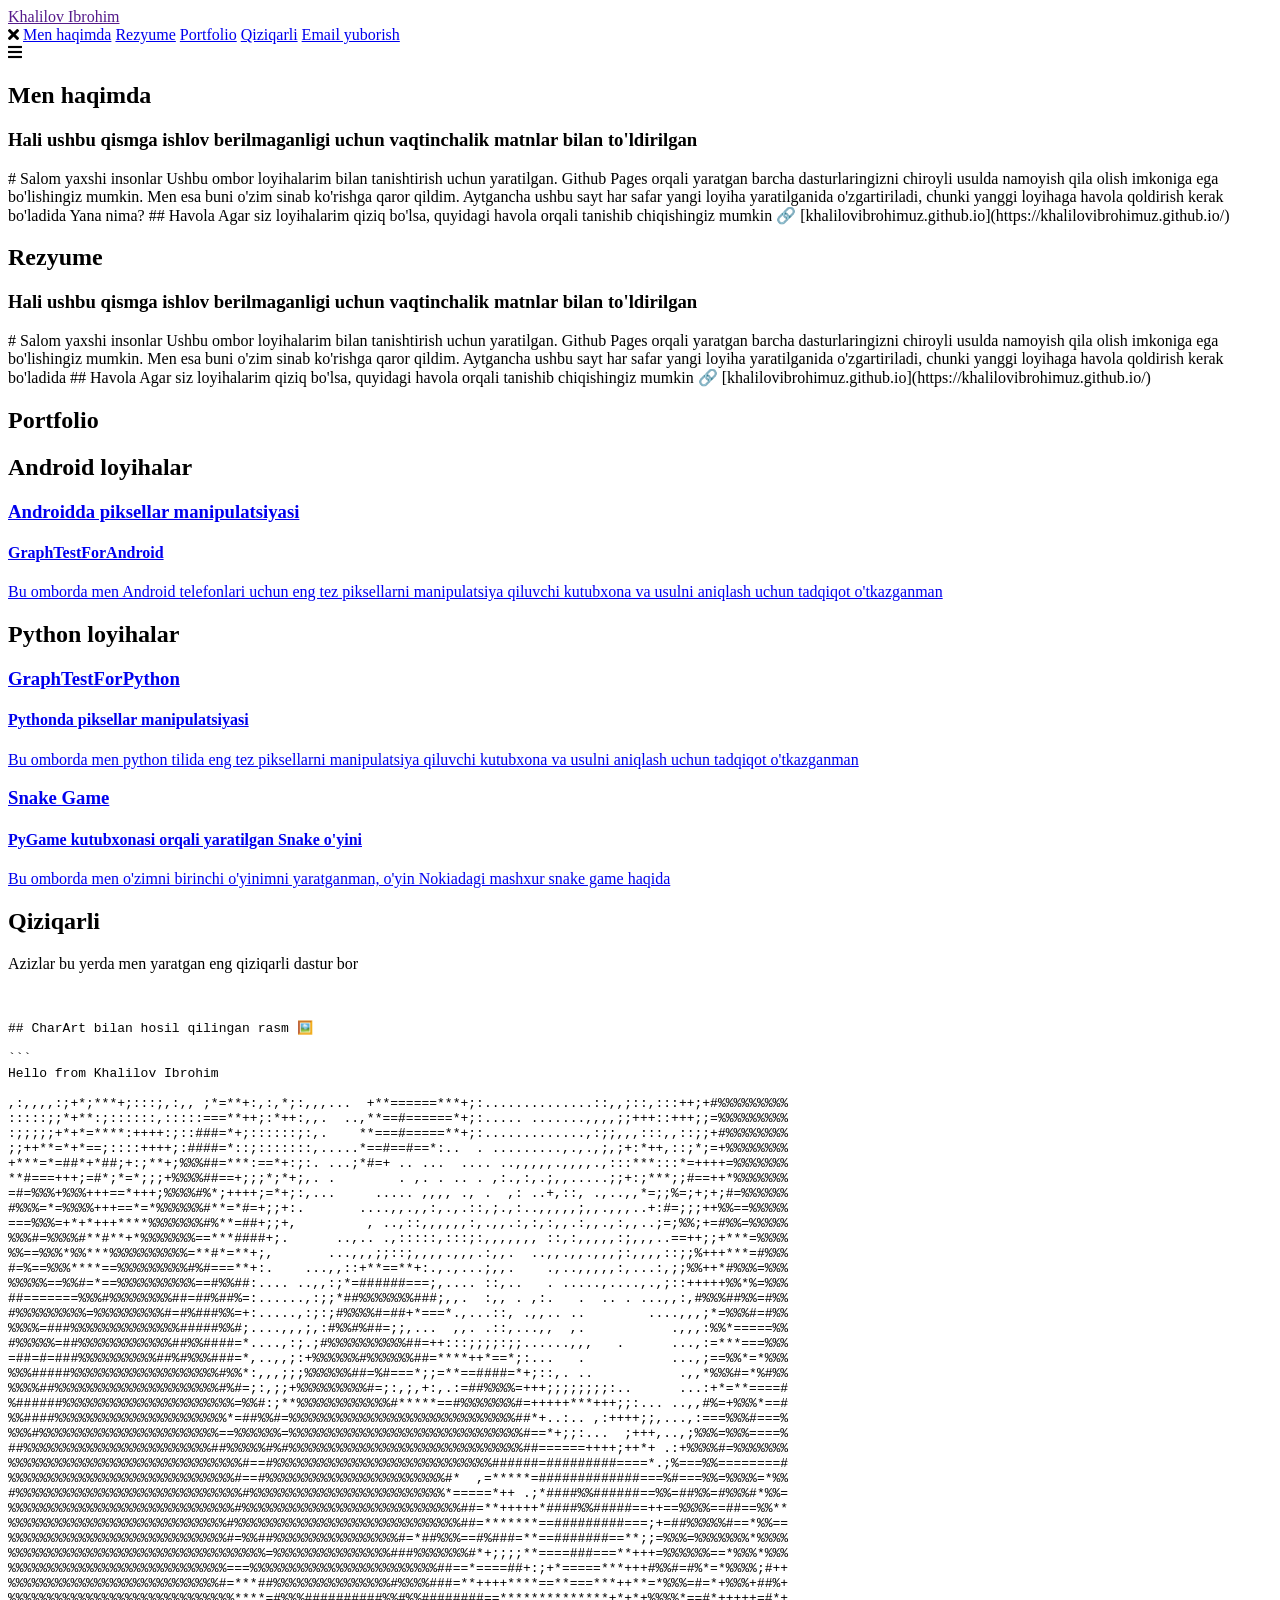
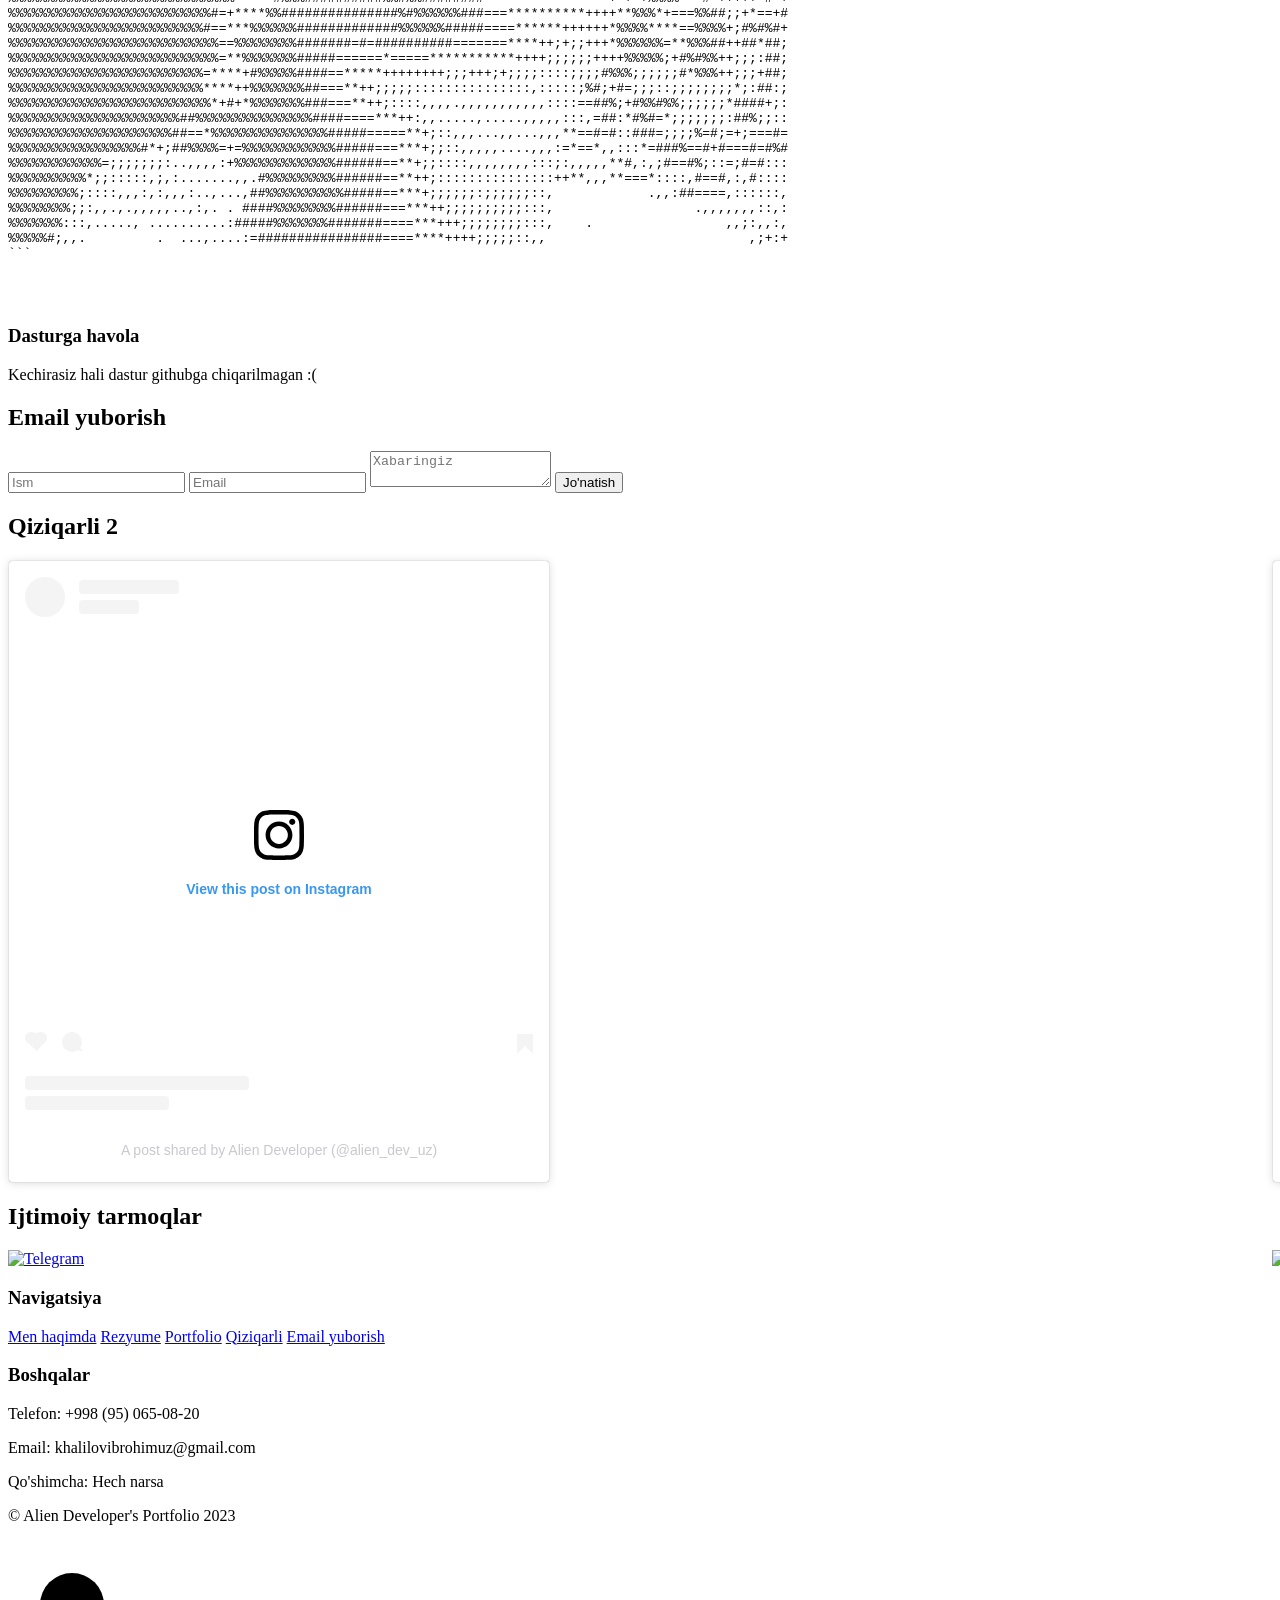
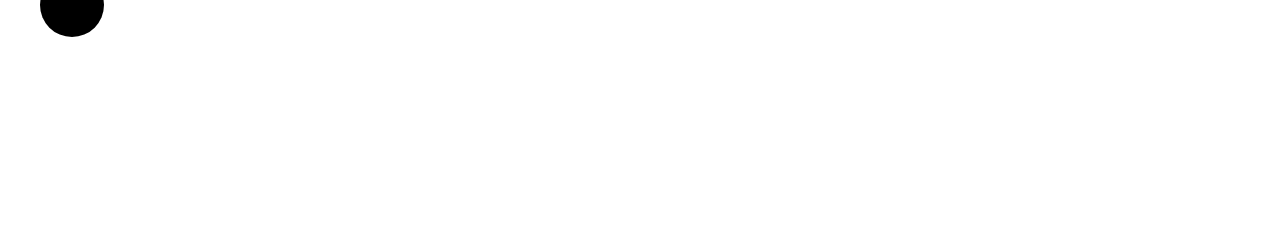
==== index.html @ 04725b2f "Create index.html" ====
<!DOCTYPE html>
<html lang="uz">

<head>

    <meta charset="UTF-8">
    <meta http-equiv="X-UA-Compatible" content="IE=edge">
    <meta name="viewport" content="width=device-width, initial-scale=1.0">

    <title>Alien Developer's Portfolio</title>

    <link rel="stylesheet" href="https://cdnjs.cloudflare.com/ajax/libs/font-awesome/5.15.4/css/all.min.css">
    <link rel="stylesheet" href="https://unpkg.com/swiper/swiper-bundle.min.css" />
    <link rel="stylesheet" href="source/style.css">
</head>

<body>

    <header class="header">

        <a href="" class="logo">Khalilov Ibrohim</a>

        <nav class="navbar">

            <div id="close-navbar" class="fas fa-times"></div>
            <a href="#about">Men haqimda</a>
            <a href="#resume">Rezyume</a>
            <a href="#portfolio">Portfolio</a>
            <a href="#interesting">Qiziqarli</a>
            <a href="#email">Email yuborish</a>
        </nav>

        <div class="icons">
            <div id="menu-btn" class="fas fa-bars"></div>
        </div>
    </header>





    <section id="about">
        <h1 class="heading">Men haqimda</h1>

        <h3> Hali ushbu qismga ishlov berilmaganligi uchun vaqtinchalik matnlar bilan to'ldirilgan</h3>
        <p># Salom yaxshi insonlar

            Ushbu ombor loyihalarim bilan tanishtirish uchun yaratilgan.
            Github Pages orqali yaratgan barcha dasturlaringizni chiroyli
            usulda namoyish qila olish imkoniga ega bo'lishingiz mumkin.
            Men esa buni o'zim sinab ko'rishga qaror qildim.
            Aytgancha ushbu sayt har safar yangi loyiha yaratilganida o'zgartiriladi,
            chunki yanggi loyihaga havola qoldirish kerak bo'ladida

            Yana nima?

            ## Havola

            Agar siz loyihalarim qiziq bo'lsa, quyidagi havola orqali tanishib chiqishingiz mumkin 🔗

            [khalilovibrohimuz.github.io](https://khalilovibrohimuz.github.io/)
        </p>
    </section>

    <section id="resume">
        <h1 class="heading">Rezyume</h1>

        <h3> Hali ushbu qismga ishlov berilmaganligi uchun vaqtinchalik matnlar bilan to'ldirilgan</h3>
        <p># Salom yaxshi insonlar

            Ushbu ombor loyihalarim bilan tanishtirish uchun yaratilgan.
            Github Pages orqali yaratgan barcha dasturlaringizni chiroyli
            usulda namoyish qila olish imkoniga ega bo'lishingiz mumkin.
            Men esa buni o'zim sinab ko'rishga qaror qildim.
            Aytgancha ushbu sayt har safar yangi loyiha yaratilganida o'zgartiriladi,
            chunki yanggi loyihaga havola qoldirish kerak bo'ladida

            ## Havola

            Agar siz loyihalarim qiziq bo'lsa, quyidagi havola orqali tanishib chiqishingiz mumkin 🔗

            [khalilovibrohimuz.github.io](https://khalilovibrohimuz.github.io/)
        </p>
    </section>

    <section id="portfolio">
        <h1 class="heading">Portfolio</h1>

        <h2>Android loyihalar</h2>

        <a href="https://github.com/khalilovibrohimuz/GraphTestForAndroid">
            <div class="project">
                <h3>Androidda piksellar manipulatsiyasi</h3>
                <h4>GraphTestForAndroid</h4>
                <p>Bu omborda men Android telefonlari uchun eng tez piksellarni manipulatsiya qiluvchi kutubxona va
                    usulni aniqlash uchun tadqiqot o'tkazganman</p>
            </div>
        </a>


        <h2>Python loyihalar</h2>

        <a href="https://github.com/khalilovibrohimuz/GraphTestForPython">
            <div class="project">
                <h3>GraphTestForPython</h3>
                <h4>Pythonda piksellar manipulatsiyasi</h4>
                <p>Bu omborda men python tilida eng tez piksellarni manipulatsiya qiluvchi kutubxona va usulni aniqlash
                    uchun tadqiqot o'tkazganman</p>
            </div>
        </a>

        <a href="https://github.com/khalilovibrohimuz/Snake">
            <div class="project">
                <h3>Snake Game</h3>
                <h4>PyGame kutubxonasi orqali yaratilgan Snake o'yini</h4>
                <p>Bu omborda men o'zimni birinchi o'yinimni yaratganman, o'yin Nokiadagi mashxur snake game haqida</p>
            </div>
        </a>
    </section>

    <section id="interesting">
        <h1 class="heading">Qiziqarli</h1>
        <p> Azizlar bu yerda men yaratgan eng qiziqarli dastur bor </p>
        <br>
        <div class="interesting-project">
            <pre class="brush:markdown">
## CharArt bilan hosil qilingan rasm 🖼️

```
Hello from Khalilov Ibrohim

,:,,,,:;+*;***+;:::;,:,, ;*=**+:,:,*;:,,,...  +**======***+;:..............::,,;::,:::++;+#%%%%%%%%%
:::::;;*+**:;::::::,:::::===**++;:*++:,,.  ..,**==#======*+;:..... .......,,,,;;+++::+++;;=%%%%%%%%%
:;;;;;+*+*=****:++++:;::###=*+;::::::;:,.    **===#=====**+;:.............,:;;,,,:::,,::;;+#%%%%%%%%
;;++**=*+*==;::::++++;:####=*::;:::::::,.....*==#==#==*:..  . .........,.,.,;,;+:*++,::;*;=+%%%%%%%%
+***=*=##*+*##;+:;**+;%%%##=***:==*+:;:. ...;*#=+ .. ...  .... ..,,,,,.,,,,.,:::***:::*=++++=%%%%%%%
**#===+++;=#*;*=*;;;+%%%%##==+;;;*;*+;,. .        . ,. . .. . ,:.,:,.;,,.....;;+:;***;;#==++*%%%%%%%
=#=%%%+%%%+++==*+++;%%%%#%*;++++;=*+;:,...     ..... ,,,, ., .  ,: ..+,::, .,..,,*=;;%=;+;+;#=%%%%%%
#%%%=*=%%%%+++==*=*%%%%%%#**=*#=+;;+:.       ....,,.,,:,.,.::,;.,:..,,,,,;,,.,,,..+:#=;;;++%%==%%%%%
===%%%=+*+*+++****%%%%%%%#%**=##+;;+,         , ..,::,,,,,,:,.,,.:,:,:,,.:,,.,:,,..;=;%%;+=#%%=%%%%%
%%%#=%%%%#**#**+*%%%%%%%==***####+;.      ..,.. .,:::::,:::;:,,,,,,, ::,:,,,,,:;,,,..==++;;+***=%%%%
%%==%%%*%%***%%%%%%%%%%=**#*=**+;,       ...,,,;;::;,,,,.,,,.:,,.  ..,,.,,.,,,;:,,,,::;;%+++***=#%%%
#=%==%%%****==%%%%%%%%%#%#===**+:.    ...,,::+**==**+:.,.,...;,,.    .,..,,,,,:,...:,;;%%++*#%%%=%%%
%%%%%==%%#=*==%%%%%%%%%%==#%%##:.... ..,,:;*=######===;,.... ::,..   . .....,....,.,;::+++++%%*%=%%%
##=======%%%#%%%%%%%%##=##%##%=:......,:;;*##%%%%%%%###;,,.  :,, . ,:.   .  .. . ...,,:,#%%%##%%=#%%
#%%%%%%%%%=%%%%%%%%%#=#%###%%=+:.....,:;:;#%%%%#=##+*===*.,...::, .,,.. ..        ....,,,;*=%%%#=#%%
%%%%=###%%%%%%%%%%%%%%#####%%#;....,,,;,:#%%#%##=;;,...  ,,. .::,...,,  ,.           .,,,:%%*=====%%
#%%%%%=##%%%%%%%%%%%%##%%####=*....,:;.;#%%%%%%%%%%##=++:::;;;;:;;......,,,   .      ...,:=***===%%%
=##=#=###%%%%%%%%%%##%#%%%###=*,..,,;:+%%%%%%#%%%%%%##=****++*==*;:...   .           ...,;==%%*=*%%%
%%%#####%%%%%%%%%%%%%%%%%%%#%%*:,,,;;;%%%%%%##=%#===*;;=**==####=*+;::,. ..           .,,*%%%#=*%#%%
%%%%##%%%%%%%%%%%%%%%%%%%%%#%#=;:,;;+%%%%%%%%%#=;:,;,+:,.:=##%%%%=+++;;;;;;;;:..      ...:+*=**====#
%######%%%%%%%%%%%%%%%%%%%%%%=%%#:;**%%%%%%%%%%%%#*****==#%%%%%%%#=+++++***+++;;:... ..,,#%=+%%%*==#
%%####%%%%%%%%%%%%%%%%%%%%%%*=##%%#=%%%%%%%%%%%%%%%%%%%%%%%%%%%%%##*+..:.. ,:++++;;,...,:===%%%#===%
%%%#%%%%%%%%%%%%%%%%%%%%%%%==%%%%%%=%%%%%%%%%%%%%%%%%%%%%%%%%%%%%%#==*+;;:...  ;+++,..,;%%%=%%%====%
##%%%%%%%%%%%%%%%%%%%%%%%%##%%%%%#%#%%%%%%%%%%%%%%%%%%%%%%%%%%%%%%##======++++;++*+ .:+%%%%#=%%%%%%%
%%%%%%%%%%%%%%%%%%%%%%%%%%%%%%#==#%%%%%%%%%%%%%%%%%%%%%%%%%%%%######=#########====*.;%===%%========#
%%%%%%%%%%%%%%%%%%%%%%%%%%%%%#==#%%%%%%%%%%%%%%%%%%%%%%%#*  ,=*****=#############===%#===%%=%%%%=*%%
#%%%%%%%%%%%%%%%%%%%%%%%%%%%%%#%%%%%%%%%%%%%%%%%%%%%%%%%*=====*++ .;*####%%######==%%=##%%=#%%%#*%%=
%%%%%%%%%%%%%%%%%%%%%%%%%%%%%#%%%%%%%%%%%%%%%%%%%%%%%%%%%%##=**+++++*####%%#####==++==%%%%==##==%%**
%%%%%%%%%%%%%%%%%%%%%%%%%%%%#%%%%%%%%%%%%%%%%%%%%%%%%%%%%%##=*******==#########===;+=##%%%%%#==*%%==
%%%%%%%%%%%%%%%%%%%%%%%%%%%%#=%%##%%%%%%%%%%%%%%%%#=*##%%%==#%###=**==#######==**;;=%%%=%%%%%%%*%%%%
%%%%%%%%%%%%%%%%%%%%%%%%%%%%%%%%%=%%%%%%%%%%%%%%%###%%%%%%%#*+;;;;**====###===**+++=%%%%%%==*%%%*%%%
%%%%%%%%%%%%%%%%%%%%%%%%%%%%===%%%%%%%%%%%%%%%%%%%%%%%%##==*====##+:;+*=====***+++#%%#=#%*=*%%%%;#++
%%%%%%%%%%%%%%%%%%%%%%%%%%%#=***##%%%%%%%%%%%%%%%#%%%%###=**++++****==**===***++**=*%%%=#=*+%%%+##%+
%%%%%%%%%%%%%%%%%%%%%%%%%%%%%****=#%%%##########%%#%%########==**************+*+*+%%%%*==#*+++++=#*+
%%%%%%%%%%%%%%%%%%%%%%%%%%#=+****%%###############%#%%%%%%###===**********++++**%%%*+===%%##;;+*==+#
%%%%%%%%%%%%%%%%%%%%%%%%%#==***%%%%%%#############%%%%%%#####====******++++++*%%%%****==%%%%+;#%#%#+
%%%%%%%%%%%%%%%%%%%%%%%%%%%==%%%%%%%%#######=#=##########=======****++;+;;+++*%%%%%%=**%%%##++##*##;
%%%%%%%%%%%%%%%%%%%%%%%%%%%=**%%%%%%%#####======*=====***********++++;;;;;;++++%%%%%;+#%#%%++;;;:##;
%%%%%%%%%%%%%%%%%%%%%%%%%=****+#%%%%%####==*****++++++++;;;+++;+;;;;::::;;;;#%%%;;;;;;#*%%%++;;;+##;
%%%%%%%%%%%%%%%%%%%%%%%%%****++%%%%%%%##===**++;;;;;:::::::::::::::,:::::;%#;+#=;;;::;;;;;;;;*;:##:;
%%%%%%%%%%%%%%%%%%%%%%%%%%*+#+*%%%%%%%###===**++;::::,,,,.,,,,,,,,,,,::::==##%;+#%%#%%;;;;;;*####+;:
%%%%%%%%%%%%%%%%%%%%%%##%%%%%%%%%%%%%%%####====***++:,,.....,.....,,,,,:::,=##:*#%#=*;;;;;;;:##%;;::
%%%%%%%%%%%%%%%%%%%%%##==*%%%%%%%%%%%%%%%#####=====**+;::,,,...,,...,,,**==#=#::###=;;;;%=#;=+;===#=
%%%%%%%%%%%%%%%%%#*+;##%%%%=+=%%%%%%%%%%%%#####===***+;;::,,,,,....,,,:=*==*,,:::*=###%==#+#===#=#%#
%%%%%%%%%%%%=;;;;;;;:..,,,,:+%%%%%%%%%%%%%######==**+;;::::,,,,,,,,:::;:,,,,,**#,:,;#==#%;::=;#=#:::
%%%%%%%%%%*;;:::::,;,:.......,,.#%%%%%%%%%######==**++;:::::::::::::::++**,,,**===*::::,#==#,:,#::::
%%%%%%%%%;::::,,,:,:,,,:..,...,##%%%%%%%%%%#####==***+;;;;;;:;;;;;;::,            .,,:##====,::::::,
%%%%%%%%;;:,,.,.,,,,,..,:,. . ####%%%%%%%%######===***++;;;;;;;;;;:::,                  .,,,,,,,::,:
%%%%%%%:::,....., ..........:#####%%%%%%%#######====***+++;;;;;;;;:::,    .                 ,,;:,,:,
%%%%%#;,,.         .  ...,....:=################====****++++;;;;;::,,                          ,;+:+
```
                </pre>

            <br>
            <h3> Dasturga havola </h3>
            <p> Kechirasiz hali dastur githubga chiqarilmagan :(</p>
        </div>
    </section>

    <section id="email">
        <h1 class="heading">Email yuborish</h1>
        <form id="contact-form">
            <input type="text" placeholder="Ism" required>
            <input type="email" placeholder="Email" required>
            <textarea placeholder="Xabaringiz" required></textarea>
            <button type="submit">Jo'natish</button>
        </form>
    </section>

    <section id="social">

        <h1 class="heading">Qiziqarli 2</h1>

        <div class="swiper-container">

            <div class="swiper-wrapper">

                <div class="swiper-slide">
                    <blockquote class="instagram-media" data-instgrm-captioned
                        data-instgrm-permalink="https://www.instagram.com/reel/CvpYLepoOzF/?utm_source=ig_embed&amp;utm_campaign=loading"
                        data-instgrm-version="14"
                        style=" background:#FFF; border:0; border-radius:3px; box-shadow:0 0 1px 0 rgba(0,0,0,0.5),0 1px 10px 0 rgba(0,0,0,0.15); margin: 1px; max-width:540px; min-width:326px; padding:0; width:99.375%; width:-webkit-calc(100% - 2px); width:calc(100% - 2px);">
                        <div style="padding:16px;"> <a
                                href="https://www.instagram.com/reel/CvpYLepoOzF/?utm_source=ig_embed&amp;utm_campaign=loading"
                                style=" background:#FFFFFF; line-height:0; padding:0 0; text-align:center; text-decoration:none; width:100%;"
                                target="_blank">
                                <div style=" display: flex; flex-direction: row; align-items: center;">
                                    <div
                                        style="background-color: #F4F4F4; border-radius: 50%; flex-grow: 0; height: 40px; margin-right: 14px; width: 40px;">
                                    </div>
                                    <div
                                        style="display: flex; flex-direction: column; flex-grow: 1; justify-content: center;">
                                        <div
                                            style=" background-color: #F4F4F4; border-radius: 4px; flex-grow: 0; height: 14px; margin-bottom: 6px; width: 100px;">
                                        </div>
                                        <div
                                            style=" background-color: #F4F4F4; border-radius: 4px; flex-grow: 0; height: 14px; width: 60px;">
                                        </div>
                                    </div>
                                </div>
                                <div style="padding: 19% 0;"></div>
                                <div style="display:block; height:50px; margin:0 auto 12px; width:50px;"><svg
                                        width="50px" height="50px" viewBox="0 0 60 60" version="1.1"
                                        xmlns="https://www.w3.org/2000/svg" xmlns:xlink="https://www.w3.org/1999/xlink">
                                        <g stroke="none" stroke-width="1" fill="none" fill-rule="evenodd">
                                            <g transform="translate(-511.000000, -20.000000)" fill="#000000">
                                                <g>
                                                    <path
                                                        d="M556.869,30.41 C554.814,30.41 553.148,32.076 553.148,34.131 C553.148,36.186 554.814,37.852 556.869,37.852 C558.924,37.852 560.59,36.186 560.59,34.131 C560.59,32.076 558.924,30.41 556.869,30.41 M541,60.657 C535.114,60.657 530.342,55.887 530.342,50 C530.342,44.114 535.114,39.342 541,39.342 C546.887,39.342 551.658,44.114 551.658,50 C551.658,55.887 546.887,60.657 541,60.657 M541,33.886 C532.1,33.886 524.886,41.1 524.886,50 C524.886,58.899 532.1,66.113 541,66.113 C549.9,66.113 557.115,58.899 557.115,50 C557.115,41.1 549.9,33.886 541,33.886 M565.378,62.101 C565.244,65.022 564.756,66.606 564.346,67.663 C563.803,69.06 563.154,70.057 562.106,71.106 C561.058,72.155 560.06,72.803 558.662,73.347 C557.607,73.757 556.021,74.244 553.102,74.378 C549.944,74.521 548.997,74.552 541,74.552 C533.003,74.552 532.056,74.521 528.898,74.378 C525.979,74.244 524.393,73.757 523.338,73.347 C521.94,72.803 520.942,72.155 519.894,71.106 C518.846,70.057 518.197,69.06 517.654,67.663 C517.244,66.606 516.755,65.022 516.623,62.101 C516.479,58.943 516.448,57.996 516.448,50 C516.448,42.003 516.479,41.056 516.623,37.899 C516.755,34.978 517.244,33.391 517.654,32.338 C518.197,30.938 518.846,29.942 519.894,28.894 C520.942,27.846 521.94,27.196 523.338,26.654 C524.393,26.244 525.979,25.756 528.898,25.623 C532.057,25.479 533.004,25.448 541,25.448 C548.997,25.448 549.943,25.479 553.102,25.623 C556.021,25.756 557.607,26.244 558.662,26.654 C560.06,27.196 561.058,27.846 562.106,28.894 C563.154,29.942 563.803,30.938 564.346,32.338 C564.756,33.391 565.244,34.978 565.378,37.899 C565.522,41.056 565.552,42.003 565.552,50 C565.552,57.996 565.522,58.943 565.378,62.101 M570.82,37.631 C570.674,34.438 570.167,32.258 569.425,30.349 C568.659,28.377 567.633,26.702 565.965,25.035 C564.297,23.368 562.623,22.342 560.652,21.575 C558.743,20.834 556.562,20.326 553.369,20.18 C550.169,20.033 549.148,20 541,20 C532.853,20 531.831,20.033 528.631,20.18 C525.438,20.326 523.257,20.834 521.349,21.575 C519.376,22.342 517.703,23.368 516.035,25.035 C514.368,26.702 513.342,28.377 512.574,30.349 C511.834,32.258 511.326,34.438 511.181,37.631 C511.035,40.831 511,41.851 511,50 C511,58.147 511.035,59.17 511.181,62.369 C511.326,65.562 511.834,67.743 512.574,69.651 C513.342,71.625 514.368,73.296 516.035,74.965 C517.703,76.634 519.376,77.658 521.349,78.425 C523.257,79.167 525.438,79.673 528.631,79.82 C531.831,79.965 532.853,80.001 541,80.001 C549.148,80.001 550.169,79.965 553.369,79.82 C556.562,79.673 558.743,79.167 560.652,78.425 C562.623,77.658 564.297,76.634 565.965,74.965 C567.633,73.296 568.659,71.625 569.425,69.651 C570.167,67.743 570.674,65.562 570.82,62.369 C570.966,59.17 571,58.147 571,50 C571,41.851 570.966,40.831 570.82,37.631">
                                                    </path>
                                                </g>
                                            </g>
                                        </g>
                                    </svg></div>
                                <div style="padding-top: 8px;">
                                    <div
                                        style=" color:#3897f0; font-family:Arial,sans-serif; font-size:14px; font-style:normal; font-weight:550; line-height:18px;">
                                        View this post on Instagram</div>
                                </div>
                                <div style="padding: 12.5% 0;"></div>
                                <div
                                    style="display: flex; flex-direction: row; margin-bottom: 14px; align-items: center;">
                                    <div>
                                        <div
                                            style="background-color: #F4F4F4; border-radius: 50%; height: 12.5px; width: 12.5px; transform: translateX(0px) translateY(7px);">
                                        </div>
                                        <div
                                            style="background-color: #F4F4F4; height: 12.5px; transform: rotate(-45deg) translateX(3px) translateY(1px); width: 12.5px; flex-grow: 0; margin-right: 14px; margin-left: 2px;">
                                        </div>
                                        <div
                                            style="background-color: #F4F4F4; border-radius: 50%; height: 12.5px; width: 12.5px; transform: translateX(9px) translateY(-18px);">
                                        </div>
                                    </div>
                                    <div style="margin-left: 8px;">
                                        <div
                                            style=" background-color: #F4F4F4; border-radius: 50%; flex-grow: 0; height: 20px; width: 20px;">
                                        </div>
                                        <div
                                            style=" width: 0; height: 0; border-top: 2px solid transparent; border-left: 6px solid #f4f4f4; border-bottom: 2px solid transparent; transform: translateX(16px) translateY(-4px) rotate(30deg)">
                                        </div>
                                    </div>
                                    <div style="margin-left: auto;">
                                        <div
                                            style=" width: 0px; border-top: 8px solid #F4F4F4; border-right: 8px solid transparent; transform: translateY(16px);">
                                        </div>
                                        <div
                                            style=" background-color: #F4F4F4; flex-grow: 0; height: 12px; width: 16px; transform: translateY(-4px);">
                                        </div>
                                        <div
                                            style=" width: 0; height: 0; border-top: 8px solid #F4F4F4; border-left: 8px solid transparent; transform: translateY(-4px) translateX(8px);">
                                        </div>
                                    </div>
                                </div>
                                <div
                                    style="display: flex; flex-direction: column; flex-grow: 1; justify-content: center; margin-bottom: 24px;">
                                    <div
                                        style=" background-color: #F4F4F4; border-radius: 4px; flex-grow: 0; height: 14px; margin-bottom: 6px; width: 224px;">
                                    </div>
                                    <div
                                        style=" background-color: #F4F4F4; border-radius: 4px; flex-grow: 0; height: 14px; width: 144px;">
                                    </div>
                                </div>
                            </a>
                            <p
                                style=" color:#c9c8cd; font-family:Arial,sans-serif; font-size:14px; line-height:17px; margin-bottom:0; margin-top:8px; overflow:hidden; padding:8px 0 7px; text-align:center; text-overflow:ellipsis; white-space:nowrap;">
                                <a href="https://www.instagram.com/reel/CvpYLepoOzF/?utm_source=ig_embed&amp;utm_campaign=loading"
                                    style=" color:#c9c8cd; font-family:Arial,sans-serif; font-size:14px; font-style:normal; font-weight:normal; line-height:17px; text-decoration:none;"
                                    target="_blank">A post shared by Alien Developer (@alien_dev_uz)</a></p>
                        </div>
                    </blockquote>
                    <script async src="//www.instagram.com/embed.js"></script>
                </div>

                <div class="swiper-slide">
                    <blockquote class="instagram-media" data-instgrm-captioned
                        data-instgrm-permalink="https://www.instagram.com/reel/CvsIcmtNFBY/?utm_source=ig_embed&amp;utm_campaign=loading"
                        data-instgrm-version="14"
                        style=" background:#FFF; border:0; border-radius:3px; box-shadow:0 0 1px 0 rgba(0,0,0,0.5),0 1px 10px 0 rgba(0,0,0,0.15); margin: 1px; max-width:540px; min-width:326px; padding:0; width:99.375%; width:-webkit-calc(100% - 2px); width:calc(100% - 2px);">
                        <div style="padding:16px;"> <a
                                href="https://www.instagram.com/reel/CvsIcmtNFBY/?utm_source=ig_embed&amp;utm_campaign=loading"
                                style=" background:#FFFFFF; line-height:0; padding:0 0; text-align:center; text-decoration:none; width:100%;"
                                target="_blank">
                                <div style=" display: flex; flex-direction: row; align-items: center;">
                                    <div
                                        style="background-color: #F4F4F4; border-radius: 50%; flex-grow: 0; height: 40px; margin-right: 14px; width: 40px;">
                                    </div>
                                    <div
                                        style="display: flex; flex-direction: column; flex-grow: 1; justify-content: center;">
                                        <div
                                            style=" background-color: #F4F4F4; border-radius: 4px; flex-grow: 0; height: 14px; margin-bottom: 6px; width: 100px;">
                                        </div>
                                        <div
                                            style=" background-color: #F4F4F4; border-radius: 4px; flex-grow: 0; height: 14px; width: 60px;">
                                        </div>
                                    </div>
                                </div>
                                <div style="padding: 19% 0;"></div>
                                <div style="display:block; height:50px; margin:0 auto 12px; width:50px;"><svg
                                        width="50px" height="50px" viewBox="0 0 60 60" version="1.1"
                                        xmlns="https://www.w3.org/2000/svg" xmlns:xlink="https://www.w3.org/1999/xlink">
                                        <g stroke="none" stroke-width="1" fill="none" fill-rule="evenodd">
                                            <g transform="translate(-511.000000, -20.000000)" fill="#000000">
                                                <g>
                                                    <path
                                                        d="M556.869,30.41 C554.814,30.41 553.148,32.076 553.148,34.131 C553.148,36.186 554.814,37.852 556.869,37.852 C558.924,37.852 560.59,36.186 560.59,34.131 C560.59,32.076 558.924,30.41 556.869,30.41 M541,60.657 C535.114,60.657 530.342,55.887 530.342,50 C530.342,44.114 535.114,39.342 541,39.342 C546.887,39.342 551.658,44.114 551.658,50 C551.658,55.887 546.887,60.657 541,60.657 M541,33.886 C532.1,33.886 524.886,41.1 524.886,50 C524.886,58.899 532.1,66.113 541,66.113 C549.9,66.113 557.115,58.899 557.115,50 C557.115,41.1 549.9,33.886 541,33.886 M565.378,62.101 C565.244,65.022 564.756,66.606 564.346,67.663 C563.803,69.06 563.154,70.057 562.106,71.106 C561.058,72.155 560.06,72.803 558.662,73.347 C557.607,73.757 556.021,74.244 553.102,74.378 C549.944,74.521 548.997,74.552 541,74.552 C533.003,74.552 532.056,74.521 528.898,74.378 C525.979,74.244 524.393,73.757 523.338,73.347 C521.94,72.803 520.942,72.155 519.894,71.106 C518.846,70.057 518.197,69.06 517.654,67.663 C517.244,66.606 516.755,65.022 516.623,62.101 C516.479,58.943 516.448,57.996 516.448,50 C516.448,42.003 516.479,41.056 516.623,37.899 C516.755,34.978 517.244,33.391 517.654,32.338 C518.197,30.938 518.846,29.942 519.894,28.894 C520.942,27.846 521.94,27.196 523.338,26.654 C524.393,26.244 525.979,25.756 528.898,25.623 C532.057,25.479 533.004,25.448 541,25.448 C548.997,25.448 549.943,25.479 553.102,25.623 C556.021,25.756 557.607,26.244 558.662,26.654 C560.06,27.196 561.058,27.846 562.106,28.894 C563.154,29.942 563.803,30.938 564.346,32.338 C564.756,33.391 565.244,34.978 565.378,37.899 C565.522,41.056 565.552,42.003 565.552,50 C565.552,57.996 565.522,58.943 565.378,62.101 M570.82,37.631 C570.674,34.438 570.167,32.258 569.425,30.349 C568.659,28.377 567.633,26.702 565.965,25.035 C564.297,23.368 562.623,22.342 560.652,21.575 C558.743,20.834 556.562,20.326 553.369,20.18 C550.169,20.033 549.148,20 541,20 C532.853,20 531.831,20.033 528.631,20.18 C525.438,20.326 523.257,20.834 521.349,21.575 C519.376,22.342 517.703,23.368 516.035,25.035 C514.368,26.702 513.342,28.377 512.574,30.349 C511.834,32.258 511.326,34.438 511.181,37.631 C511.035,40.831 511,41.851 511,50 C511,58.147 511.035,59.17 511.181,62.369 C511.326,65.562 511.834,67.743 512.574,69.651 C513.342,71.625 514.368,73.296 516.035,74.965 C517.703,76.634 519.376,77.658 521.349,78.425 C523.257,79.167 525.438,79.673 528.631,79.82 C531.831,79.965 532.853,80.001 541,80.001 C549.148,80.001 550.169,79.965 553.369,79.82 C556.562,79.673 558.743,79.167 560.652,78.425 C562.623,77.658 564.297,76.634 565.965,74.965 C567.633,73.296 568.659,71.625 569.425,69.651 C570.167,67.743 570.674,65.562 570.82,62.369 C570.966,59.17 571,58.147 571,50 C571,41.851 570.966,40.831 570.82,37.631">
                                                    </path>
                                                </g>
                                            </g>
                                        </g>
                                    </svg></div>
                                <div style="padding-top: 8px;">
                                    <div
                                        style=" color:#3897f0; font-family:Arial,sans-serif; font-size:14px; font-style:normal; font-weight:550; line-height:18px;">
                                        View this post on Instagram</div>
                                </div>
                                <div style="padding: 12.5% 0;"></div>
                                <div
                                    style="display: flex; flex-direction: row; margin-bottom: 14px; align-items: center;">
                                    <div>
                                        <div
                                            style="background-color: #F4F4F4; border-radius: 50%; height: 12.5px; width: 12.5px; transform: translateX(0px) translateY(7px);">
                                        </div>
                                        <div
                                            style="background-color: #F4F4F4; height: 12.5px; transform: rotate(-45deg) translateX(3px) translateY(1px); width: 12.5px; flex-grow: 0; margin-right: 14px; margin-left: 2px;">
                                        </div>
                                        <div
                                            style="background-color: #F4F4F4; border-radius: 50%; height: 12.5px; width: 12.5px; transform: translateX(9px) translateY(-18px);">
                                        </div>
                                    </div>
                                    <div style="margin-left: 8px;">
                                        <div
                                            style=" background-color: #F4F4F4; border-radius: 50%; flex-grow: 0; height: 20px; width: 20px;">
                                        </div>
                                        <div
                                            style=" width: 0; height: 0; border-top: 2px solid transparent; border-left: 6px solid #f4f4f4; border-bottom: 2px solid transparent; transform: translateX(16px) translateY(-4px) rotate(30deg)">
                                        </div>
                                    </div>
                                    <div style="margin-left: auto;">
                                        <div
                                            style=" width: 0px; border-top: 8px solid #F4F4F4; border-right: 8px solid transparent; transform: translateY(16px);">
                                        </div>
                                        <div
                                            style=" background-color: #F4F4F4; flex-grow: 0; height: 12px; width: 16px; transform: translateY(-4px);">
                                        </div>
                                        <div
                                            style=" width: 0; height: 0; border-top: 8px solid #F4F4F4; border-left: 8px solid transparent; transform: translateY(-4px) translateX(8px);">
                                        </div>
                                    </div>
                                </div>
                                <div
                                    style="display: flex; flex-direction: column; flex-grow: 1; justify-content: center; margin-bottom: 24px;">
                                    <div
                                        style=" background-color: #F4F4F4; border-radius: 4px; flex-grow: 0; height: 14px; margin-bottom: 6px; width: 224px;">
                                    </div>
                                    <div
                                        style=" background-color: #F4F4F4; border-radius: 4px; flex-grow: 0; height: 14px; width: 144px;">
                                    </div>
                                </div>
                            </a>
                            <p
                                style=" color:#c9c8cd; font-family:Arial,sans-serif; font-size:14px; line-height:17px; margin-bottom:0; margin-top:8px; overflow:hidden; padding:8px 0 7px; text-align:center; text-overflow:ellipsis; white-space:nowrap;">
                                <a href="https://www.instagram.com/reel/CvsIcmtNFBY/?utm_source=ig_embed&amp;utm_campaign=loading"
                                    style=" color:#c9c8cd; font-family:Arial,sans-serif; font-size:14px; font-style:normal; font-weight:normal; line-height:17px; text-decoration:none;"
                                    target="_blank">A post shared by Alien Developer (@alien_dev_uz)</a></p>
                        </div>
                    </blockquote>
                    <script async src="//www.instagram.com/embed.js"></script>
                </div>

                <div class="swiper-slide">
                    <blockquote class="instagram-media" data-instgrm-captioned
                        data-instgrm-permalink="https://www.instagram.com/reel/Cvxsw5Otpg6/?utm_source=ig_embed&amp;utm_campaign=loading"
                        data-instgrm-version="14"
                        style=" background:#FFF; border:0; border-radius:3px; box-shadow:0 0 1px 0 rgba(0,0,0,0.5),0 1px 10px 0 rgba(0,0,0,0.15); margin: 1px; max-width:540px; min-width:326px; padding:0; width:99.375%; width:-webkit-calc(100% - 2px); width:calc(100% - 2px);">
                        <div style="padding:16px;"> <a
                                href="https://www.instagram.com/reel/Cvxsw5Otpg6/?utm_source=ig_embed&amp;utm_campaign=loading"
                                style=" background:#FFFFFF; line-height:0; padding:0 0; text-align:center; text-decoration:none; width:100%;"
                                target="_blank">
                                <div style=" display: flex; flex-direction: row; align-items: center;">
                                    <div
                                        style="background-color: #F4F4F4; border-radius: 50%; flex-grow: 0; height: 40px; margin-right: 14px; width: 40px;">
                                    </div>
                                    <div
                                        style="display: flex; flex-direction: column; flex-grow: 1; justify-content: center;">
                                        <div
                                            style=" background-color: #F4F4F4; border-radius: 4px; flex-grow: 0; height: 14px; margin-bottom: 6px; width: 100px;">
                                        </div>
                                        <div
                                            style=" background-color: #F4F4F4; border-radius: 4px; flex-grow: 0; height: 14px; width: 60px;">
                                        </div>
                                    </div>
                                </div>
                                <div style="padding: 19% 0;"></div>
                                <div style="display:block; height:50px; margin:0 auto 12px; width:50px;"><svg
                                        width="50px" height="50px" viewBox="0 0 60 60" version="1.1"
                                        xmlns="https://www.w3.org/2000/svg" xmlns:xlink="https://www.w3.org/1999/xlink">
                                        <g stroke="none" stroke-width="1" fill="none" fill-rule="evenodd">
                                            <g transform="translate(-511.000000, -20.000000)" fill="#000000">
                                                <g>
                                                    <path
                                                        d="M556.869,30.41 C554.814,30.41 553.148,32.076 553.148,34.131 C553.148,36.186 554.814,37.852 556.869,37.852 C558.924,37.852 560.59,36.186 560.59,34.131 C560.59,32.076 558.924,30.41 556.869,30.41 M541,60.657 C535.114,60.657 530.342,55.887 530.342,50 C530.342,44.114 535.114,39.342 541,39.342 C546.887,39.342 551.658,44.114 551.658,50 C551.658,55.887 546.887,60.657 541,60.657 M541,33.886 C532.1,33.886 524.886,41.1 524.886,50 C524.886,58.899 532.1,66.113 541,66.113 C549.9,66.113 557.115,58.899 557.115,50 C557.115,41.1 549.9,33.886 541,33.886 M565.378,62.101 C565.244,65.022 564.756,66.606 564.346,67.663 C563.803,69.06 563.154,70.057 562.106,71.106 C561.058,72.155 560.06,72.803 558.662,73.347 C557.607,73.757 556.021,74.244 553.102,74.378 C549.944,74.521 548.997,74.552 541,74.552 C533.003,74.552 532.056,74.521 528.898,74.378 C525.979,74.244 524.393,73.757 523.338,73.347 C521.94,72.803 520.942,72.155 519.894,71.106 C518.846,70.057 518.197,69.06 517.654,67.663 C517.244,66.606 516.755,65.022 516.623,62.101 C516.479,58.943 516.448,57.996 516.448,50 C516.448,42.003 516.479,41.056 516.623,37.899 C516.755,34.978 517.244,33.391 517.654,32.338 C518.197,30.938 518.846,29.942 519.894,28.894 C520.942,27.846 521.94,27.196 523.338,26.654 C524.393,26.244 525.979,25.756 528.898,25.623 C532.057,25.479 533.004,25.448 541,25.448 C548.997,25.448 549.943,25.479 553.102,25.623 C556.021,25.756 557.607,26.244 558.662,26.654 C560.06,27.196 561.058,27.846 562.106,28.894 C563.154,29.942 563.803,30.938 564.346,32.338 C564.756,33.391 565.244,34.978 565.378,37.899 C565.522,41.056 565.552,42.003 565.552,50 C565.552,57.996 565.522,58.943 565.378,62.101 M570.82,37.631 C570.674,34.438 570.167,32.258 569.425,30.349 C568.659,28.377 567.633,26.702 565.965,25.035 C564.297,23.368 562.623,22.342 560.652,21.575 C558.743,20.834 556.562,20.326 553.369,20.18 C550.169,20.033 549.148,20 541,20 C532.853,20 531.831,20.033 528.631,20.18 C525.438,20.326 523.257,20.834 521.349,21.575 C519.376,22.342 517.703,23.368 516.035,25.035 C514.368,26.702 513.342,28.377 512.574,30.349 C511.834,32.258 511.326,34.438 511.181,37.631 C511.035,40.831 511,41.851 511,50 C511,58.147 511.035,59.17 511.181,62.369 C511.326,65.562 511.834,67.743 512.574,69.651 C513.342,71.625 514.368,73.296 516.035,74.965 C517.703,76.634 519.376,77.658 521.349,78.425 C523.257,79.167 525.438,79.673 528.631,79.82 C531.831,79.965 532.853,80.001 541,80.001 C549.148,80.001 550.169,79.965 553.369,79.82 C556.562,79.673 558.743,79.167 560.652,78.425 C562.623,77.658 564.297,76.634 565.965,74.965 C567.633,73.296 568.659,71.625 569.425,69.651 C570.167,67.743 570.674,65.562 570.82,62.369 C570.966,59.17 571,58.147 571,50 C571,41.851 570.966,40.831 570.82,37.631">
                                                    </path>
                                                </g>
                                            </g>
                                        </g>
                                    </svg></div>
                                <div style="padding-top: 8px;">
                                    <div
                                        style=" color:#3897f0; font-family:Arial,sans-serif; font-size:14px; font-style:normal; font-weight:550; line-height:18px;">
                                        View this post on Instagram</div>
                                </div>
                                <div style="padding: 12.5% 0;"></div>
                                <div
                                    style="display: flex; flex-direction: row; margin-bottom: 14px; align-items: center;">
                                    <div>
                                        <div
                                            style="background-color: #F4F4F4; border-radius: 50%; height: 12.5px; width: 12.5px; transform: translateX(0px) translateY(7px);">
                                        </div>
                                        <div
                                            style="background-color: #F4F4F4; height: 12.5px; transform: rotate(-45deg) translateX(3px) translateY(1px); width: 12.5px; flex-grow: 0; margin-right: 14px; margin-left: 2px;">
                                        </div>
                                        <div
                                            style="background-color: #F4F4F4; border-radius: 50%; height: 12.5px; width: 12.5px; transform: translateX(9px) translateY(-18px);">
                                        </div>
                                    </div>
                                    <div style="margin-left: 8px;">
                                        <div
                                            style=" background-color: #F4F4F4; border-radius: 50%; flex-grow: 0; height: 20px; width: 20px;">
                                        </div>
                                        <div
                                            style=" width: 0; height: 0; border-top: 2px solid transparent; border-left: 6px solid #f4f4f4; border-bottom: 2px solid transparent; transform: translateX(16px) translateY(-4px) rotate(30deg)">
                                        </div>
                                    </div>
                                    <div style="margin-left: auto;">
                                        <div
                                            style=" width: 0px; border-top: 8px solid #F4F4F4; border-right: 8px solid transparent; transform: translateY(16px);">
                                        </div>
                                        <div
                                            style=" background-color: #F4F4F4; flex-grow: 0; height: 12px; width: 16px; transform: translateY(-4px);">
                                        </div>
                                        <div
                                            style=" width: 0; height: 0; border-top: 8px solid #F4F4F4; border-left: 8px solid transparent; transform: translateY(-4px) translateX(8px);">
                                        </div>
                                    </div>
                                </div>
                                <div
                                    style="display: flex; flex-direction: column; flex-grow: 1; justify-content: center; margin-bottom: 24px;">
                                    <div
                                        style=" background-color: #F4F4F4; border-radius: 4px; flex-grow: 0; height: 14px; margin-bottom: 6px; width: 224px;">
                                    </div>
                                    <div
                                        style=" background-color: #F4F4F4; border-radius: 4px; flex-grow: 0; height: 14px; width: 144px;">
                                    </div>
                                </div>
                            </a>
                            <p
                                style=" color:#c9c8cd; font-family:Arial,sans-serif; font-size:14px; line-height:17px; margin-bottom:0; margin-top:8px; overflow:hidden; padding:8px 0 7px; text-align:center; text-overflow:ellipsis; white-space:nowrap;">
                                <a href="https://www.instagram.com/reel/Cvxsw5Otpg6/?utm_source=ig_embed&amp;utm_campaign=loading"
                                    style=" color:#c9c8cd; font-family:Arial,sans-serif; font-size:14px; font-style:normal; font-weight:normal; line-height:17px; text-decoration:none;"
                                    target="_blank">A post shared by Alien Developer (@alien_dev_uz)</a></p>
                        </div>
                    </blockquote>
                    <script async src="//www.instagram.com/embed.js"></script>
                </div>

                <div class="swiper-slide"></div>
            </div>
        </div>
    </section>


    <section id="social">

        <h1 class="heading">Ijtimoiy tarmoqlar</h1>

        <div class="swiper-container">

            <div class="swiper-wrapper">

                <div class="swiper-slide">
                    <div class="slide-card">
                        <a href="https://www.t.me/khalilov_ibrohim_uz/">
                            <img src="source/picture/telegram.svg" alt="Telegram">
                        </a>
                    </div>
                </div>

                <div class="swiper-slide">
                    <div class="slide-card">
                        <a href="https://www.instagram.com/khalilov_ibrohim_uz/">
                            <img src="source/picture/instagram.svg" alt="Instagram">
                        </a>
                    </div>
                </div>

                <div class="swiper-slide">
                    <div class="slide-card">
                        <a href="https://www.youtube.com/@alien_dev_uz/">
                            <img src="source/picture/youtube.svg" alt="YouTube">
                        </a>
                    </div>
                </div>

                <div class="swiper-slide">
                    <div class="slide-card">
                        <a href="https://www.linkedin.com/in/khalilovibrohimuz/">
                            <img src="source/picture/linkedin.svg" alt="LinkedIn">
                        </a>
                    </div>
                </div>


                <div class="swiper-slide">
                    <div class="slide-card">
                        <a href="https://www.github.com/khalilovibrohimuz/">
                            <img src="source/picture/github.svg" alt="GitHub">
                        </a>
                    </div>
                </div>

                <div class="swiper-slide"></div>
            </div>
        </div>
    </section>

    <section class="footer">

        <div class="box-container">

            <div class="box">
                <h3>Navigatsiya</h3>
                <a href="#about" class="link">Men haqimda</a>
                <a href="#resume" class="link">Rezyume</a>
                <a href="#portfolio" class="link">Portfolio</a>
                <a href="#interesting" class="link">Qiziqarli</a>
                <a href="#email" class="link">Email yuborish</a>
            </div>

            <div class="box">
                <h3>Boshqalar</h3>
                <p> Telefon: +998 (95) 065-08-20 </p>
                <p> Email: khalilovibrohimuz@gmail.com </p>
                <p> Qo'shimcha: Hech narsa </p>
            </div>
        </div>

        <div class="credit">
            <p>
                &copy; Alien Developer's Portfolio 2023
            </p>
        </div>
    </section>

    <svg class="cursor" width="280" height="280" viewBox="0 0 280 280">
        <defs>
            <filter id="filter-1" x="0%" y="0%" width="100%" height="100%" filterUnits="objectBoundingBox">
                <feTurbulence type="fractalNoise" baseFrequency="0.02 0.15" numOctaves="3" result="warp"></feTurbulence>
                <feDisplacementMap xChannelSelector="R" yChannelSelector="G" scale="0" in="SourceGraphic" in2="warp">
                </feDisplacementMap>
            </filter>
        </defs>
        <circle class="cursor__inner" cx="64" cy="64" r="32"></circle>
    </svg>

    <script src="https://unpkg.com/swiper/swiper-bundle.min.js"></script>
    <!-- <script src="test.js"></script> -->
    <script src="source/script.js"></script>
</body>

</html>
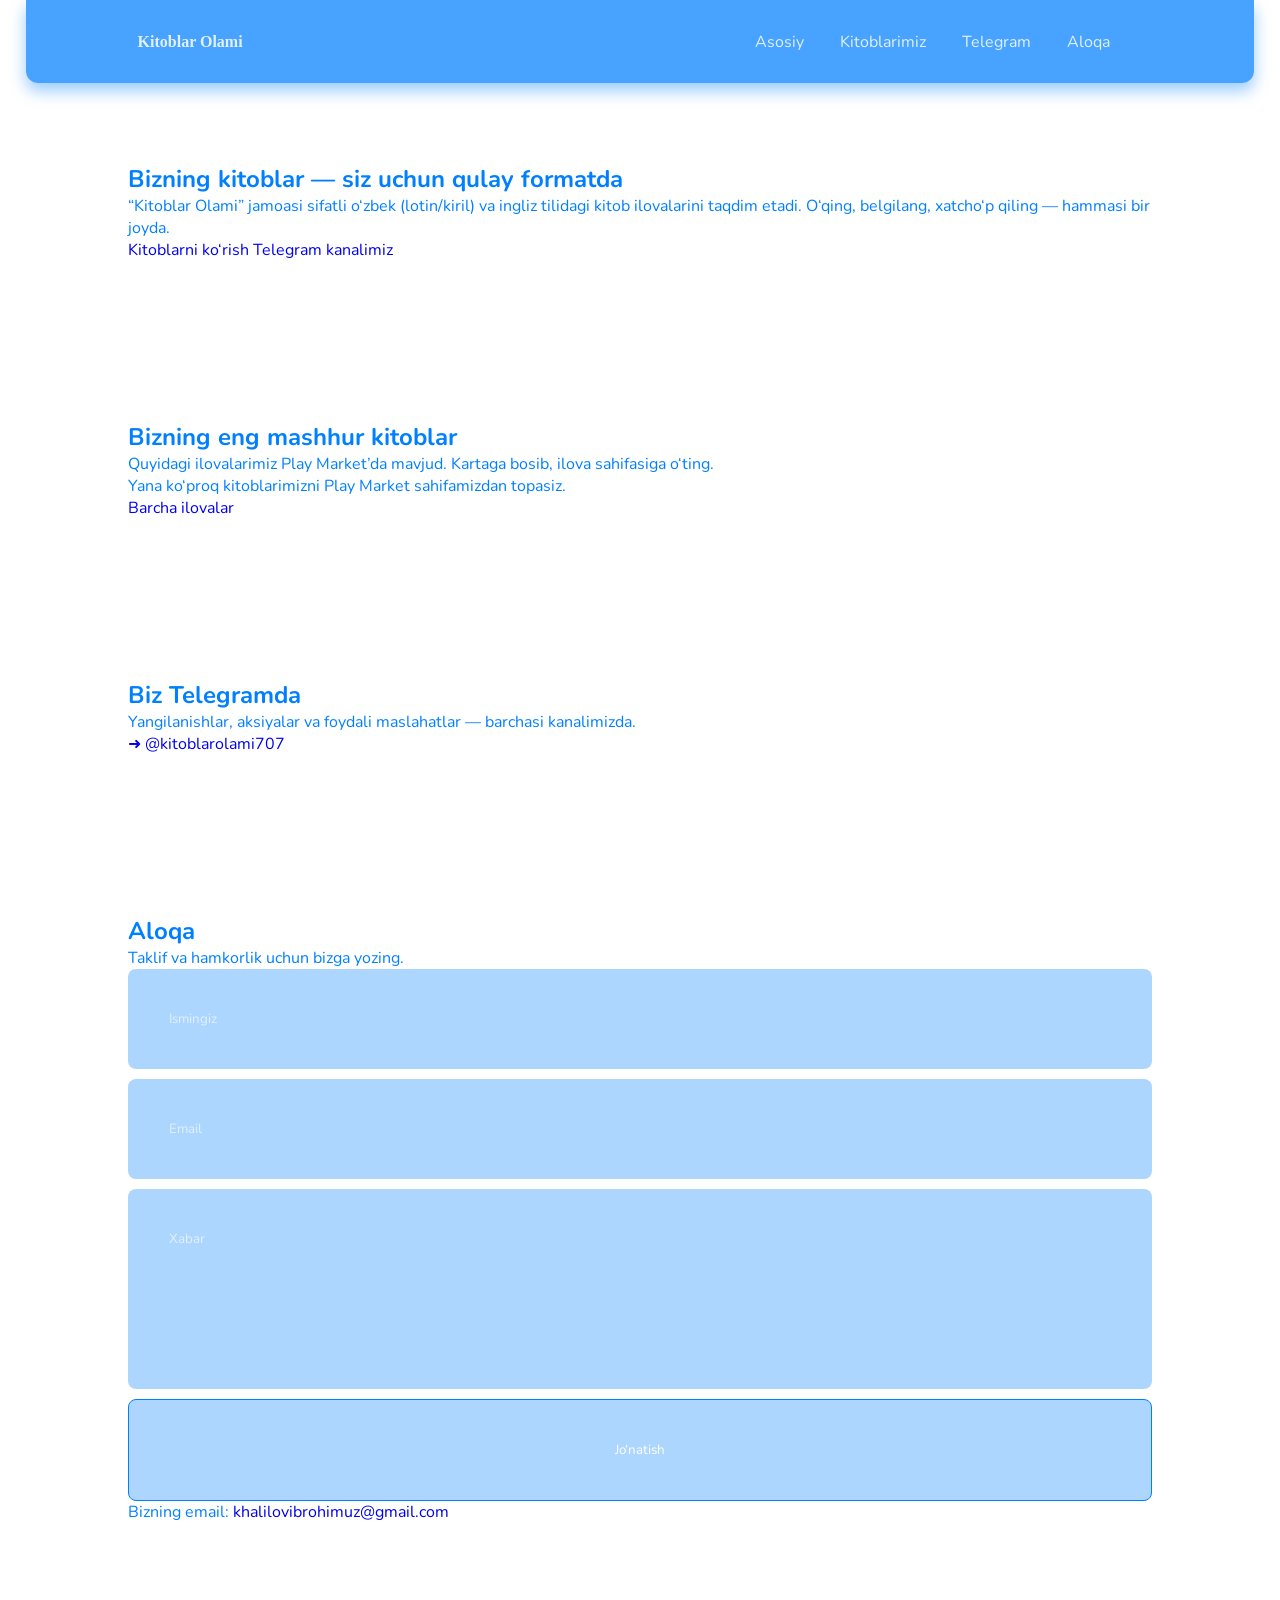
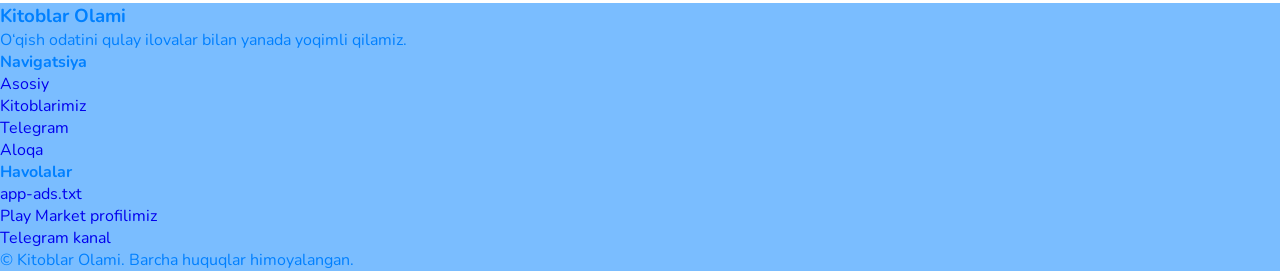
==== commit 3612f6ee: "Update index.html" ====
--- a/index.html
+++ b/index.html
@@ -1,601 +1,119 @@
 <!DOCTYPE html>
 <html lang="uz">
+<head>
+  <meta charset="UTF-8" />
+  <meta http-equiv="X-UA-Compatible" content="IE=edge" />
+  <meta name="viewport" content="width=device-width, initial-scale=1.0" />
 
-<head>
+  <title>Kitoblar Olami — Rasmiy sayt</title>
+  <meta name="description" content="Kitoblar Olami — bizning kitob ilovalarimiz, yangilanishlar va havolalar. O‘qing, o‘rganing va ilhomlaning.">
 
-    <meta charset="UTF-8">
-    <meta http-equiv="X-UA-Compatible" content="IE=edge">
-    <meta name="viewport" content="width=device-width, initial-scale=1.0">
+  <link rel="preconnect" href="https://fonts.googleapis.com">
+  <link rel="preconnect" href="https://fonts.gstatic.com" crossorigin>
+  <link href="https://fonts.googleapis.com/css2?family=Inter:wght@400;600;800&display=swap" rel="stylesheet">
 
-    <title>Alien Developer's Portfolio</title>
+  <link rel="stylesheet" href="source/style.css" />
+</head>
+<body>
+  <!-- Header -->
+  <header class="header">
+    <a class="logo" href="#home" aria-label="Kitoblar Olami — bosh sahifa">Kitoblar Olami</a>
 
-    <link rel="stylesheet" href="https://cdnjs.cloudflare.com/ajax/libs/font-awesome/5.15.4/css/all.min.css">
-    <link rel="stylesheet" href="https://unpkg.com/swiper/swiper-bundle.min.css" />
-    <link rel="stylesheet" href="source/style.css">
-</head>
+    <nav class="navbar" aria-label="Asosiy navigatsiya">
+      <button id="close-navbar" class="icon-btn" aria-label="Menyuni yopish">✕</button>
+      <a href="#home">Asosiy</a>
+      <a href="#books">Kitoblarimiz</a>
+      <a href="#telegram">Telegram</a>
+      <a href="#contact">Aloqa</a>
+    </nav>
 
-<body>
+    <button id="menu-btn" class="icon-btn" aria-label="Menyuni ochish">☰</button>
+  </header>
 
-    <header class="header">
+  <!-- Hero -->
+  <section id="home" class="hero">
+    <div class="hero__inner">
+      <h1>Bizning kitoblar — siz uchun qulay formatda</h1>
+      <p>“Kitoblar Olami” jamoasi sifatli o‘zbek (lotin/kiril) va ingliz tilidagi kitob ilovalarini taqdim etadi. O‘qing, belgilang, xatcho‘p qiling — hammasi bir joyda.</p>
+      <div class="hero__cta">
+        <a class="btn btn--primary" href="#books">Kitoblarni ko‘rish</a>
+        <a class="btn" href="#telegram">Telegram kanalimiz</a>
+      </div>
+    </div>
+  </section>
 
-        <a href="" class="logo">Khalilov Ibrohim</a>
+  <!-- Books -->
+  <section id="books" class="section">
+    <div class="section__head">
+      <h2>Bizning eng mashhur kitoblar</h2>
+      <p>Quyidagi ilovalarimiz Play Market’da mavjud. Kartaga bosib, ilova sahifasiga o‘ting.</p>
+    </div>
 
-        <nav class="navbar">
+    <!-- Grid JS bilan to‘ldiriladi -->
+    <div id="books-grid" class="grid"></div>
 
-            <div id="close-navbar" class="fas fa-times"></div>
-            <a href="#about">Men haqimda</a>
-            <a href="#resume">Rezyume</a>
-            <a href="#portfolio">Portfolio</a>
-            <a href="#interesting">Qiziqarli</a>
-            <a href="#email">Email yuborish</a>
-        </nav>
+    <div class="more-note">
+      <p>Yana ko‘proq kitoblarimizni Play Market sahifamizdan topasiz.</p>
+      <a class="btn" href="https://play.google.com/store/apps/dev?id=YOUR_DEVELOPER_ID" target="_blank" rel="noopener">Barcha ilovalar</a>
+    </div>
+  </section>
 
-        <div class="icons">
-            <div id="menu-btn" class="fas fa-bars"></div>
-        </div>
-    </header>
+  <!-- Telegram -->
+  <section id="telegram" class="section section--alt">
+    <div class="section__head">
+      <h2>Biz Telegramda</h2>
+      <p>Yangilanishlar, aksiyalar va foydali maslahatlar — barchasi kanalimizda.</p>
+    </div>
+    <div class="center">
+      <a class="btn btn--primary btn--lg" href="https://t.me/kitoblarolami707" target="_blank" rel="noopener">➜ @kitoblarolami707</a>
+    </div>
+  </section>
 
+  <!-- Contact -->
+  <section id="contact" class="section">
+    <div class="section__head">
+      <h2>Aloqa</h2>
+      <p>Taklif va hamkorlik uchun bizga yozing.</p>
+    </div>
 
+    <form id="contact-form" class="contact" action="mailto:khalilovibrohimuz@gmail.com" method="post" enctype="text/plain">
+      <input type="text" name="name" placeholder="Ismingiz" required />
+      <input type="email" name="email" placeholder="Email" required />
+      <textarea name="message" placeholder="Xabar" required></textarea>
+      <button type="submit" class="btn btn--primary">Jo‘natish</button>
+    </form>
 
+    <p class="contact__note">Bizning email: <a href="mailto:khalilovibrohimuz@gmail.com">khalilovibrohimuz@gmail.com</a></p>
+  </section>
 
+  <!-- Footer -->
+  <footer class="footer">
+    <div class="footer__grid">
+      <div>
+        <h3>Kitoblar Olami</h3>
+        <p>O‘qish odatini qulay ilovalar bilan yanada yoqimli qilamiz.</p>
+      </div>
+      <div>
+        <h4>Navigatsiya</h4>
+        <ul class="list">
+          <li><a href="#home">Asosiy</a></li>
+          <li><a href="#books">Kitoblarimiz</a></li>
+          <li><a href="#telegram">Telegram</a></li>
+          <li><a href="#contact">Aloqa</a></li>
+        </ul>
+      </div>
+      <div>
+        <h4>Havolalar</h4>
+        <ul class="list">
+          <li><a href="app-ads.txt" target="_blank" rel="noopener">app-ads.txt</a></li>
+          <li><a href="https://play.google.com/store/apps/dev?id=YOUR_DEVELOPER_ID" target="_blank" rel="noopener">Play Market profilimiz</a></li>
+          <li><a href="https://t.me/kitoblarolami707" target="_blank" rel="noopener">Telegram kanal</a></li>
+        </ul>
+      </div>
+    </div>
+    <p class="fineprint">© <span id="year"></span> Kitoblar Olami. Barcha huquqlar himoyalangan.</p>
+  </footer>
 
-    <section id="about">
-        <h1 class="heading">Men haqimda</h1>
-
-        <h3> Hali ushbu qismga ishlov berilmaganligi uchun vaqtinchalik matnlar bilan to'ldirilgan</h3>
-        <p># Salom yaxshi insonlar
-
-            Ushbu ombor loyihalarim bilan tanishtirish uchun yaratilgan.
-            Github Pages orqali yaratgan barcha dasturlaringizni chiroyli
-            usulda namoyish qila olish imkoniga ega bo'lishingiz mumkin.
-            Men esa buni o'zim sinab ko'rishga qaror qildim.
-            Aytgancha ushbu sayt har safar yangi loyiha yaratilganida o'zgartiriladi,
-            chunki yanggi loyihaga havola qoldirish kerak bo'ladida
-
-            Yana nima?
-
-            ## Havola
-
-            Agar siz loyihalarim qiziq bo'lsa, quyidagi havola orqali tanishib chiqishingiz mumkin 🔗
-
-            [khalilovibrohimuz.github.io](https://khalilovibrohimuz.github.io/)
-        </p>
-    </section>
-
-    <section id="resume">
-        <h1 class="heading">Rezyume</h1>
-
-        <h3> Hali ushbu qismga ishlov berilmaganligi uchun vaqtinchalik matnlar bilan to'ldirilgan</h3>
-        <p># Salom yaxshi insonlar
-
-            Ushbu ombor loyihalarim bilan tanishtirish uchun yaratilgan.
-            Github Pages orqali yaratgan barcha dasturlaringizni chiroyli
-            usulda namoyish qila olish imkoniga ega bo'lishingiz mumkin.
-            Men esa buni o'zim sinab ko'rishga qaror qildim.
-            Aytgancha ushbu sayt har safar yangi loyiha yaratilganida o'zgartiriladi,
-            chunki yanggi loyihaga havola qoldirish kerak bo'ladida
-
-            ## Havola
-
-            Agar siz loyihalarim qiziq bo'lsa, quyidagi havola orqali tanishib chiqishingiz mumkin 🔗
-
-            [khalilovibrohimuz.github.io](https://khalilovibrohimuz.github.io/)
-        </p>
-    </section>
-
-    <section id="portfolio">
-        <h1 class="heading">Portfolio</h1>
-
-        <h2>Android loyihalar</h2>
-
-        <a href="https://github.com/khalilovibrohimuz/GraphTestForAndroid">
-            <div class="project">
-                <h3>Androidda piksellar manipulatsiyasi</h3>
-                <h4>GraphTestForAndroid</h4>
-                <p>Bu omborda men Android telefonlari uchun eng tez piksellarni manipulatsiya qiluvchi kutubxona va
-                    usulni aniqlash uchun tadqiqot o'tkazganman</p>
-            </div>
-        </a>
-
-
-        <h2>Python loyihalar</h2>
-
-        <a href="https://github.com/khalilovibrohimuz/GraphTestForPython">
-            <div class="project">
-                <h3>GraphTestForPython</h3>
-                <h4>Pythonda piksellar manipulatsiyasi</h4>
-                <p>Bu omborda men python tilida eng tez piksellarni manipulatsiya qiluvchi kutubxona va usulni aniqlash
-                    uchun tadqiqot o'tkazganman</p>
-            </div>
-        </a>
-
-        <a href="https://github.com/khalilovibrohimuz/Snake">
-            <div class="project">
-                <h3>Snake Game</h3>
-                <h4>PyGame kutubxonasi orqali yaratilgan Snake o'yini</h4>
-                <p>Bu omborda men o'zimni birinchi o'yinimni yaratganman, o'yin Nokiadagi mashxur snake game haqida</p>
-            </div>
-        </a>
-    </section>
-
-    <section id="interesting">
-        <h1 class="heading">Qiziqarli</h1>
-        <p> Azizlar bu yerda men yaratgan eng qiziqarli dastur bor </p>
-        <br>
-        <div class="interesting-project">
-            <pre class="brush:markdown">
-## CharArt bilan hosil qilingan rasm 🖼️
-
-```
-Hello from Khalilov Ibrohim
-
-,:,,,,:;+*;***+;:::;,:,, ;*=**+:,:,*;:,,,...  +**======***+;:..............::,,;::,:::++;+#%%%%%%%%%
-:::::;;*+**:;::::::,:::::===**++;:*++:,,.  ..,**==#======*+;:..... .......,,,,;;+++::+++;;=%%%%%%%%%
-:;;;;;+*+*=****:++++:;::###=*+;::::::;:,.    **===#=====**+;:.............,:;;,,,:::,,::;;+#%%%%%%%%
-;;++**=*+*==;::::++++;:####=*::;:::::::,.....*==#==#==*:..  . .........,.,.,;,;+:*++,::;*;=+%%%%%%%%
-+***=*=##*+*##;+:;**+;%%%##=***:==*+:;:. ...;*#=+ .. ...  .... ..,,,,,.,,,,.,:::***:::*=++++=%%%%%%%
-**#===+++;=#*;*=*;;;+%%%%##==+;;;*;*+;,. .        . ,. . .. . ,:.,:,.;,,.....;;+:;***;;#==++*%%%%%%%
-=#=%%%+%%%+++==*+++;%%%%#%*;++++;=*+;:,...     ..... ,,,, ., .  ,: ..+,::, .,..,,*=;;%=;+;+;#=%%%%%%
-#%%%=*=%%%%+++==*=*%%%%%%#**=*#=+;;+:.       ....,,.,,:,.,.::,;.,:..,,,,,;,,.,,,..+:#=;;;++%%==%%%%%
-===%%%=+*+*+++****%%%%%%%#%**=##+;;+,         , ..,::,,,,,,:,.,,.:,:,:,,.:,,.,:,,..;=;%%;+=#%%=%%%%%
-%%%#=%%%%#**#**+*%%%%%%%==***####+;.      ..,.. .,:::::,:::;:,,,,,,, ::,:,,,,,:;,,,..==++;;+***=%%%%
-%%==%%%*%%***%%%%%%%%%%=**#*=**+;,       ...,,,;;::;,,,,.,,,.:,,.  ..,,.,,.,,,;:,,,,::;;%+++***=#%%%
-#=%==%%%****==%%%%%%%%%#%#===**+:.    ...,,::+**==**+:.,.,...;,,.    .,..,,,,,:,...:,;;%%++*#%%%=%%%
-%%%%%==%%#=*==%%%%%%%%%%==#%%##:.... ..,,:;*=######===;,.... ::,..   . .....,....,.,;::+++++%%*%=%%%
-##=======%%%#%%%%%%%%##=##%##%=:......,:;;*##%%%%%%%###;,,.  :,, . ,:.   .  .. . ...,,:,#%%%##%%=#%%
-#%%%%%%%%%=%%%%%%%%%#=#%###%%=+:.....,:;:;#%%%%#=##+*===*.,...::, .,,.. ..        ....,,,;*=%%%#=#%%
-%%%%=###%%%%%%%%%%%%%%#####%%#;....,,,;,:#%%#%##=;;,...  ,,. .::,...,,  ,.           .,,,:%%*=====%%
-#%%%%%=##%%%%%%%%%%%%##%%####=*....,:;.;#%%%%%%%%%%##=++:::;;;;:;;......,,,   .      ...,:=***===%%%
-=##=#=###%%%%%%%%%%##%#%%%###=*,..,,;:+%%%%%%#%%%%%%##=****++*==*;:...   .           ...,;==%%*=*%%%
-%%%#####%%%%%%%%%%%%%%%%%%%#%%*:,,,;;;%%%%%%##=%#===*;;=**==####=*+;::,. ..           .,,*%%%#=*%#%%
-%%%%##%%%%%%%%%%%%%%%%%%%%%#%#=;:,;;+%%%%%%%%%#=;:,;,+:,.:=##%%%%=+++;;;;;;;;:..      ...:+*=**====#
-%######%%%%%%%%%%%%%%%%%%%%%%=%%#:;**%%%%%%%%%%%%#*****==#%%%%%%%#=+++++***+++;;:... ..,,#%=+%%%*==#
-%%####%%%%%%%%%%%%%%%%%%%%%%*=##%%#=%%%%%%%%%%%%%%%%%%%%%%%%%%%%%##*+..:.. ,:++++;;,...,:===%%%#===%
-%%%#%%%%%%%%%%%%%%%%%%%%%%%==%%%%%%=%%%%%%%%%%%%%%%%%%%%%%%%%%%%%%#==*+;;:...  ;+++,..,;%%%=%%%====%
-##%%%%%%%%%%%%%%%%%%%%%%%%##%%%%%#%#%%%%%%%%%%%%%%%%%%%%%%%%%%%%%%##======++++;++*+ .:+%%%%#=%%%%%%%
-%%%%%%%%%%%%%%%%%%%%%%%%%%%%%%#==#%%%%%%%%%%%%%%%%%%%%%%%%%%%%######=#########====*.;%===%%========#
-%%%%%%%%%%%%%%%%%%%%%%%%%%%%%#==#%%%%%%%%%%%%%%%%%%%%%%%#*  ,=*****=#############===%#===%%=%%%%=*%%
-#%%%%%%%%%%%%%%%%%%%%%%%%%%%%%#%%%%%%%%%%%%%%%%%%%%%%%%%*=====*++ .;*####%%######==%%=##%%=#%%%#*%%=
-%%%%%%%%%%%%%%%%%%%%%%%%%%%%%#%%%%%%%%%%%%%%%%%%%%%%%%%%%%##=**+++++*####%%#####==++==%%%%==##==%%**
-%%%%%%%%%%%%%%%%%%%%%%%%%%%%#%%%%%%%%%%%%%%%%%%%%%%%%%%%%%##=*******==#########===;+=##%%%%%#==*%%==
-%%%%%%%%%%%%%%%%%%%%%%%%%%%%#=%%##%%%%%%%%%%%%%%%%#=*##%%%==#%###=**==#######==**;;=%%%=%%%%%%%*%%%%
-%%%%%%%%%%%%%%%%%%%%%%%%%%%%%%%%%=%%%%%%%%%%%%%%%###%%%%%%%#*+;;;;**====###===**+++=%%%%%%==*%%%*%%%
-%%%%%%%%%%%%%%%%%%%%%%%%%%%%===%%%%%%%%%%%%%%%%%%%%%%%%##==*====##+:;+*=====***+++#%%#=#%*=*%%%%;#++
-%%%%%%%%%%%%%%%%%%%%%%%%%%%#=***##%%%%%%%%%%%%%%%#%%%%###=**++++****==**===***++**=*%%%=#=*+%%%+##%+
-%%%%%%%%%%%%%%%%%%%%%%%%%%%%%****=#%%%##########%%#%%########==**************+*+*+%%%%*==#*+++++=#*+
-%%%%%%%%%%%%%%%%%%%%%%%%%%#=+****%%###############%#%%%%%%###===**********++++**%%%*+===%%##;;+*==+#
-%%%%%%%%%%%%%%%%%%%%%%%%%#==***%%%%%%#############%%%%%%#####====******++++++*%%%%****==%%%%+;#%#%#+
-%%%%%%%%%%%%%%%%%%%%%%%%%%%==%%%%%%%%#######=#=##########=======****++;+;;+++*%%%%%%=**%%%##++##*##;
-%%%%%%%%%%%%%%%%%%%%%%%%%%%=**%%%%%%%#####======*=====***********++++;;;;;;++++%%%%%;+#%#%%++;;;:##;
-%%%%%%%%%%%%%%%%%%%%%%%%%=****+#%%%%%####==*****++++++++;;;+++;+;;;;::::;;;;#%%%;;;;;;#*%%%++;;;+##;
-%%%%%%%%%%%%%%%%%%%%%%%%%****++%%%%%%%##===**++;;;;;:::::::::::::::,:::::;%#;+#=;;;::;;;;;;;;*;:##:;
-%%%%%%%%%%%%%%%%%%%%%%%%%%*+#+*%%%%%%%###===**++;::::,,,,.,,,,,,,,,,,::::==##%;+#%%#%%;;;;;;*####+;:
-%%%%%%%%%%%%%%%%%%%%%%##%%%%%%%%%%%%%%%####====***++:,,.....,.....,,,,,:::,=##:*#%#=*;;;;;;;:##%;;::
-%%%%%%%%%%%%%%%%%%%%%##==*%%%%%%%%%%%%%%%#####=====**+;::,,,...,,...,,,**==#=#::###=;;;;%=#;=+;===#=
-%%%%%%%%%%%%%%%%%#*+;##%%%%=+=%%%%%%%%%%%%#####===***+;;::,,,,,....,,,:=*==*,,:::*=###%==#+#===#=#%#
-%%%%%%%%%%%%=;;;;;;;:..,,,,:+%%%%%%%%%%%%%######==**+;;::::,,,,,,,,:::;:,,,,,**#,:,;#==#%;::=;#=#:::
-%%%%%%%%%%*;;:::::,;,:.......,,.#%%%%%%%%%######==**++;:::::::::::::::++**,,,**===*::::,#==#,:,#::::
-%%%%%%%%%;::::,,,:,:,,,:..,...,##%%%%%%%%%%#####==***+;;;;;;:;;;;;;::,            .,,:##====,::::::,
-%%%%%%%%;;:,,.,.,,,,,..,:,. . ####%%%%%%%%######===***++;;;;;;;;;;:::,                  .,,,,,,,::,:
-%%%%%%%:::,....., ..........:#####%%%%%%%#######====***+++;;;;;;;;:::,    .                 ,,;:,,:,
-%%%%%#;,,.         .  ...,....:=################====****++++;;;;;::,,                          ,;+:+
-```
-                </pre>
-
-            <br>
-            <h3> Dasturga havola </h3>
-            <p> Kechirasiz hali dastur githubga chiqarilmagan :(</p>
-        </div>
-    </section>
-
-    <section id="email">
-        <h1 class="heading">Email yuborish</h1>
-        <form id="contact-form">
-            <input type="text" placeholder="Ism" required>
-            <input type="email" placeholder="Email" required>
-            <textarea placeholder="Xabaringiz" required></textarea>
-            <button type="submit">Jo'natish</button>
-        </form>
-    </section>
-
-    <section id="social">
-
-        <h1 class="heading">Qiziqarli 2</h1>
-
-        <div class="swiper-container">
-
-            <div class="swiper-wrapper">
-
-                <div class="swiper-slide">
-                    <blockquote class="instagram-media" data-instgrm-captioned
-                        data-instgrm-permalink="https://www.instagram.com/reel/CvpYLepoOzF/?utm_source=ig_embed&amp;utm_campaign=loading"
-                        data-instgrm-version="14"
-                        style=" background:#FFF; border:0; border-radius:3px; box-shadow:0 0 1px 0 rgba(0,0,0,0.5),0 1px 10px 0 rgba(0,0,0,0.15); margin: 1px; max-width:540px; min-width:326px; padding:0; width:99.375%; width:-webkit-calc(100% - 2px); width:calc(100% - 2px);">
-                        <div style="padding:16px;"> <a
-                                href="https://www.instagram.com/reel/CvpYLepoOzF/?utm_source=ig_embed&amp;utm_campaign=loading"
-                                style=" background:#FFFFFF; line-height:0; padding:0 0; text-align:center; text-decoration:none; width:100%;"
-                                target="_blank">
-                                <div style=" display: flex; flex-direction: row; align-items: center;">
-                                    <div
-                                        style="background-color: #F4F4F4; border-radius: 50%; flex-grow: 0; height: 40px; margin-right: 14px; width: 40px;">
-                                    </div>
-                                    <div
-                                        style="display: flex; flex-direction: column; flex-grow: 1; justify-content: center;">
-                                        <div
-                                            style=" background-color: #F4F4F4; border-radius: 4px; flex-grow: 0; height: 14px; margin-bottom: 6px; width: 100px;">
-                                        </div>
-                                        <div
-                                            style=" background-color: #F4F4F4; border-radius: 4px; flex-grow: 0; height: 14px; width: 60px;">
-                                        </div>
-                                    </div>
-                                </div>
-                                <div style="padding: 19% 0;"></div>
-                                <div style="display:block; height:50px; margin:0 auto 12px; width:50px;"><svg
-                                        width="50px" height="50px" viewBox="0 0 60 60" version="1.1"
-                                        xmlns="https://www.w3.org/2000/svg" xmlns:xlink="https://www.w3.org/1999/xlink">
-                                        <g stroke="none" stroke-width="1" fill="none" fill-rule="evenodd">
-                                            <g transform="translate(-511.000000, -20.000000)" fill="#000000">
-                                                <g>
-                                                    <path
-                                                        d="M556.869,30.41 C554.814,30.41 553.148,32.076 553.148,34.131 C553.148,36.186 554.814,37.852 556.869,37.852 C558.924,37.852 560.59,36.186 560.59,34.131 C560.59,32.076 558.924,30.41 556.869,30.41 M541,60.657 C535.114,60.657 530.342,55.887 530.342,50 C530.342,44.114 535.114,39.342 541,39.342 C546.887,39.342 551.658,44.114 551.658,50 C551.658,55.887 546.887,60.657 541,60.657 M541,33.886 C532.1,33.886 524.886,41.1 524.886,50 C524.886,58.899 532.1,66.113 541,66.113 C549.9,66.113 557.115,58.899 557.115,50 C557.115,41.1 549.9,33.886 541,33.886 M565.378,62.101 C565.244,65.022 564.756,66.606 564.346,67.663 C563.803,69.06 563.154,70.057 562.106,71.106 C561.058,72.155 560.06,72.803 558.662,73.347 C557.607,73.757 556.021,74.244 553.102,74.378 C549.944,74.521 548.997,74.552 541,74.552 C533.003,74.552 532.056,74.521 528.898,74.378 C525.979,74.244 524.393,73.757 523.338,73.347 C521.94,72.803 520.942,72.155 519.894,71.106 C518.846,70.057 518.197,69.06 517.654,67.663 C517.244,66.606 516.755,65.022 516.623,62.101 C516.479,58.943 516.448,57.996 516.448,50 C516.448,42.003 516.479,41.056 516.623,37.899 C516.755,34.978 517.244,33.391 517.654,32.338 C518.197,30.938 518.846,29.942 519.894,28.894 C520.942,27.846 521.94,27.196 523.338,26.654 C524.393,26.244 525.979,25.756 528.898,25.623 C532.057,25.479 533.004,25.448 541,25.448 C548.997,25.448 549.943,25.479 553.102,25.623 C556.021,25.756 557.607,26.244 558.662,26.654 C560.06,27.196 561.058,27.846 562.106,28.894 C563.154,29.942 563.803,30.938 564.346,32.338 C564.756,33.391 565.244,34.978 565.378,37.899 C565.522,41.056 565.552,42.003 565.552,50 C565.552,57.996 565.522,58.943 565.378,62.101 M570.82,37.631 C570.674,34.438 570.167,32.258 569.425,30.349 C568.659,28.377 567.633,26.702 565.965,25.035 C564.297,23.368 562.623,22.342 560.652,21.575 C558.743,20.834 556.562,20.326 553.369,20.18 C550.169,20.033 549.148,20 541,20 C532.853,20 531.831,20.033 528.631,20.18 C525.438,20.326 523.257,20.834 521.349,21.575 C519.376,22.342 517.703,23.368 516.035,25.035 C514.368,26.702 513.342,28.377 512.574,30.349 C511.834,32.258 511.326,34.438 511.181,37.631 C511.035,40.831 511,41.851 511,50 C511,58.147 511.035,59.17 511.181,62.369 C511.326,65.562 511.834,67.743 512.574,69.651 C513.342,71.625 514.368,73.296 516.035,74.965 C517.703,76.634 519.376,77.658 521.349,78.425 C523.257,79.167 525.438,79.673 528.631,79.82 C531.831,79.965 532.853,80.001 541,80.001 C549.148,80.001 550.169,79.965 553.369,79.82 C556.562,79.673 558.743,79.167 560.652,78.425 C562.623,77.658 564.297,76.634 565.965,74.965 C567.633,73.296 568.659,71.625 569.425,69.651 C570.167,67.743 570.674,65.562 570.82,62.369 C570.966,59.17 571,58.147 571,50 C571,41.851 570.966,40.831 570.82,37.631">
-                                                    </path>
-                                                </g>
-                                            </g>
-                                        </g>
-                                    </svg></div>
-                                <div style="padding-top: 8px;">
-                                    <div
-                                        style=" color:#3897f0; font-family:Arial,sans-serif; font-size:14px; font-style:normal; font-weight:550; line-height:18px;">
-                                        View this post on Instagram</div>
-                                </div>
-                                <div style="padding: 12.5% 0;"></div>
-                                <div
-                                    style="display: flex; flex-direction: row; margin-bottom: 14px; align-items: center;">
-                                    <div>
-                                        <div
-                                            style="background-color: #F4F4F4; border-radius: 50%; height: 12.5px; width: 12.5px; transform: translateX(0px) translateY(7px);">
-                                        </div>
-                                        <div
-                                            style="background-color: #F4F4F4; height: 12.5px; transform: rotate(-45deg) translateX(3px) translateY(1px); width: 12.5px; flex-grow: 0; margin-right: 14px; margin-left: 2px;">
-                                        </div>
-                                        <div
-                                            style="background-color: #F4F4F4; border-radius: 50%; height: 12.5px; width: 12.5px; transform: translateX(9px) translateY(-18px);">
-                                        </div>
-                                    </div>
-                                    <div style="margin-left: 8px;">
-                                        <div
-                                            style=" background-color: #F4F4F4; border-radius: 50%; flex-grow: 0; height: 20px; width: 20px;">
-                                        </div>
-                                        <div
-                                            style=" width: 0; height: 0; border-top: 2px solid transparent; border-left: 6px solid #f4f4f4; border-bottom: 2px solid transparent; transform: translateX(16px) translateY(-4px) rotate(30deg)">
-                                        </div>
-                                    </div>
-                                    <div style="margin-left: auto;">
-                                        <div
-                                            style=" width: 0px; border-top: 8px solid #F4F4F4; border-right: 8px solid transparent; transform: translateY(16px);">
-                                        </div>
-                                        <div
-                                            style=" background-color: #F4F4F4; flex-grow: 0; height: 12px; width: 16px; transform: translateY(-4px);">
-                                        </div>
-                                        <div
-                                            style=" width: 0; height: 0; border-top: 8px solid #F4F4F4; border-left: 8px solid transparent; transform: translateY(-4px) translateX(8px);">
-                                        </div>
-                                    </div>
-                                </div>
-                                <div
-                                    style="display: flex; flex-direction: column; flex-grow: 1; justify-content: center; margin-bottom: 24px;">
-                                    <div
-                                        style=" background-color: #F4F4F4; border-radius: 4px; flex-grow: 0; height: 14px; margin-bottom: 6px; width: 224px;">
-                                    </div>
-                                    <div
-                                        style=" background-color: #F4F4F4; border-radius: 4px; flex-grow: 0; height: 14px; width: 144px;">
-                                    </div>
-                                </div>
-                            </a>
-                            <p
-                                style=" color:#c9c8cd; font-family:Arial,sans-serif; font-size:14px; line-height:17px; margin-bottom:0; margin-top:8px; overflow:hidden; padding:8px 0 7px; text-align:center; text-overflow:ellipsis; white-space:nowrap;">
-                                <a href="https://www.instagram.com/reel/CvpYLepoOzF/?utm_source=ig_embed&amp;utm_campaign=loading"
-                                    style=" color:#c9c8cd; font-family:Arial,sans-serif; font-size:14px; font-style:normal; font-weight:normal; line-height:17px; text-decoration:none;"
-                                    target="_blank">A post shared by Alien Developer (@alien_dev_uz)</a></p>
-                        </div>
-                    </blockquote>
-                    <script async src="//www.instagram.com/embed.js"></script>
-                </div>
-
-                <div class="swiper-slide">
-                    <blockquote class="instagram-media" data-instgrm-captioned
-                        data-instgrm-permalink="https://www.instagram.com/reel/CvsIcmtNFBY/?utm_source=ig_embed&amp;utm_campaign=loading"
-                        data-instgrm-version="14"
-                        style=" background:#FFF; border:0; border-radius:3px; box-shadow:0 0 1px 0 rgba(0,0,0,0.5),0 1px 10px 0 rgba(0,0,0,0.15); margin: 1px; max-width:540px; min-width:326px; padding:0; width:99.375%; width:-webkit-calc(100% - 2px); width:calc(100% - 2px);">
-                        <div style="padding:16px;"> <a
-                                href="https://www.instagram.com/reel/CvsIcmtNFBY/?utm_source=ig_embed&amp;utm_campaign=loading"
-                                style=" background:#FFFFFF; line-height:0; padding:0 0; text-align:center; text-decoration:none; width:100%;"
-                                target="_blank">
-                                <div style=" display: flex; flex-direction: row; align-items: center;">
-                                    <div
-                                        style="background-color: #F4F4F4; border-radius: 50%; flex-grow: 0; height: 40px; margin-right: 14px; width: 40px;">
-                                    </div>
-                                    <div
-                                        style="display: flex; flex-direction: column; flex-grow: 1; justify-content: center;">
-                                        <div
-                                            style=" background-color: #F4F4F4; border-radius: 4px; flex-grow: 0; height: 14px; margin-bottom: 6px; width: 100px;">
-                                        </div>
-                                        <div
-                                            style=" background-color: #F4F4F4; border-radius: 4px; flex-grow: 0; height: 14px; width: 60px;">
-                                        </div>
-                                    </div>
-                                </div>
-                                <div style="padding: 19% 0;"></div>
-                                <div style="display:block; height:50px; margin:0 auto 12px; width:50px;"><svg
-                                        width="50px" height="50px" viewBox="0 0 60 60" version="1.1"
-                                        xmlns="https://www.w3.org/2000/svg" xmlns:xlink="https://www.w3.org/1999/xlink">
-                                        <g stroke="none" stroke-width="1" fill="none" fill-rule="evenodd">
-                                            <g transform="translate(-511.000000, -20.000000)" fill="#000000">
-                                                <g>
-                                                    <path
-                                                        d="M556.869,30.41 C554.814,30.41 553.148,32.076 553.148,34.131 C553.148,36.186 554.814,37.852 556.869,37.852 C558.924,37.852 560.59,36.186 560.59,34.131 C560.59,32.076 558.924,30.41 556.869,30.41 M541,60.657 C535.114,60.657 530.342,55.887 530.342,50 C530.342,44.114 535.114,39.342 541,39.342 C546.887,39.342 551.658,44.114 551.658,50 C551.658,55.887 546.887,60.657 541,60.657 M541,33.886 C532.1,33.886 524.886,41.1 524.886,50 C524.886,58.899 532.1,66.113 541,66.113 C549.9,66.113 557.115,58.899 557.115,50 C557.115,41.1 549.9,33.886 541,33.886 M565.378,62.101 C565.244,65.022 564.756,66.606 564.346,67.663 C563.803,69.06 563.154,70.057 562.106,71.106 C561.058,72.155 560.06,72.803 558.662,73.347 C557.607,73.757 556.021,74.244 553.102,74.378 C549.944,74.521 548.997,74.552 541,74.552 C533.003,74.552 532.056,74.521 528.898,74.378 C525.979,74.244 524.393,73.757 523.338,73.347 C521.94,72.803 520.942,72.155 519.894,71.106 C518.846,70.057 518.197,69.06 517.654,67.663 C517.244,66.606 516.755,65.022 516.623,62.101 C516.479,58.943 516.448,57.996 516.448,50 C516.448,42.003 516.479,41.056 516.623,37.899 C516.755,34.978 517.244,33.391 517.654,32.338 C518.197,30.938 518.846,29.942 519.894,28.894 C520.942,27.846 521.94,27.196 523.338,26.654 C524.393,26.244 525.979,25.756 528.898,25.623 C532.057,25.479 533.004,25.448 541,25.448 C548.997,25.448 549.943,25.479 553.102,25.623 C556.021,25.756 557.607,26.244 558.662,26.654 C560.06,27.196 561.058,27.846 562.106,28.894 C563.154,29.942 563.803,30.938 564.346,32.338 C564.756,33.391 565.244,34.978 565.378,37.899 C565.522,41.056 565.552,42.003 565.552,50 C565.552,57.996 565.522,58.943 565.378,62.101 M570.82,37.631 C570.674,34.438 570.167,32.258 569.425,30.349 C568.659,28.377 567.633,26.702 565.965,25.035 C564.297,23.368 562.623,22.342 560.652,21.575 C558.743,20.834 556.562,20.326 553.369,20.18 C550.169,20.033 549.148,20 541,20 C532.853,20 531.831,20.033 528.631,20.18 C525.438,20.326 523.257,20.834 521.349,21.575 C519.376,22.342 517.703,23.368 516.035,25.035 C514.368,26.702 513.342,28.377 512.574,30.349 C511.834,32.258 511.326,34.438 511.181,37.631 C511.035,40.831 511,41.851 511,50 C511,58.147 511.035,59.17 511.181,62.369 C511.326,65.562 511.834,67.743 512.574,69.651 C513.342,71.625 514.368,73.296 516.035,74.965 C517.703,76.634 519.376,77.658 521.349,78.425 C523.257,79.167 525.438,79.673 528.631,79.82 C531.831,79.965 532.853,80.001 541,80.001 C549.148,80.001 550.169,79.965 553.369,79.82 C556.562,79.673 558.743,79.167 560.652,78.425 C562.623,77.658 564.297,76.634 565.965,74.965 C567.633,73.296 568.659,71.625 569.425,69.651 C570.167,67.743 570.674,65.562 570.82,62.369 C570.966,59.17 571,58.147 571,50 C571,41.851 570.966,40.831 570.82,37.631">
-                                                    </path>
-                                                </g>
-                                            </g>
-                                        </g>
-                                    </svg></div>
-                                <div style="padding-top: 8px;">
-                                    <div
-                                        style=" color:#3897f0; font-family:Arial,sans-serif; font-size:14px; font-style:normal; font-weight:550; line-height:18px;">
-                                        View this post on Instagram</div>
-                                </div>
-                                <div style="padding: 12.5% 0;"></div>
-                                <div
-                                    style="display: flex; flex-direction: row; margin-bottom: 14px; align-items: center;">
-                                    <div>
-                                        <div
-                                            style="background-color: #F4F4F4; border-radius: 50%; height: 12.5px; width: 12.5px; transform: translateX(0px) translateY(7px);">
-                                        </div>
-                                        <div
-                                            style="background-color: #F4F4F4; height: 12.5px; transform: rotate(-45deg) translateX(3px) translateY(1px); width: 12.5px; flex-grow: 0; margin-right: 14px; margin-left: 2px;">
-                                        </div>
-                                        <div
-                                            style="background-color: #F4F4F4; border-radius: 50%; height: 12.5px; width: 12.5px; transform: translateX(9px) translateY(-18px);">
-                                        </div>
-                                    </div>
-                                    <div style="margin-left: 8px;">
-                                        <div
-                                            style=" background-color: #F4F4F4; border-radius: 50%; flex-grow: 0; height: 20px; width: 20px;">
-                                        </div>
-                                        <div
-                                            style=" width: 0; height: 0; border-top: 2px solid transparent; border-left: 6px solid #f4f4f4; border-bottom: 2px solid transparent; transform: translateX(16px) translateY(-4px) rotate(30deg)">
-                                        </div>
-                                    </div>
-                                    <div style="margin-left: auto;">
-                                        <div
-                                            style=" width: 0px; border-top: 8px solid #F4F4F4; border-right: 8px solid transparent; transform: translateY(16px);">
-                                        </div>
-                                        <div
-                                            style=" background-color: #F4F4F4; flex-grow: 0; height: 12px; width: 16px; transform: translateY(-4px);">
-                                        </div>
-                                        <div
-                                            style=" width: 0; height: 0; border-top: 8px solid #F4F4F4; border-left: 8px solid transparent; transform: translateY(-4px) translateX(8px);">
-                                        </div>
-                                    </div>
-                                </div>
-                                <div
-                                    style="display: flex; flex-direction: column; flex-grow: 1; justify-content: center; margin-bottom: 24px;">
-                                    <div
-                                        style=" background-color: #F4F4F4; border-radius: 4px; flex-grow: 0; height: 14px; margin-bottom: 6px; width: 224px;">
-                                    </div>
-                                    <div
-                                        style=" background-color: #F4F4F4; border-radius: 4px; flex-grow: 0; height: 14px; width: 144px;">
-                                    </div>
-                                </div>
-                            </a>
-                            <p
-                                style=" color:#c9c8cd; font-family:Arial,sans-serif; font-size:14px; line-height:17px; margin-bottom:0; margin-top:8px; overflow:hidden; padding:8px 0 7px; text-align:center; text-overflow:ellipsis; white-space:nowrap;">
-                                <a href="https://www.instagram.com/reel/CvsIcmtNFBY/?utm_source=ig_embed&amp;utm_campaign=loading"
-                                    style=" color:#c9c8cd; font-family:Arial,sans-serif; font-size:14px; font-style:normal; font-weight:normal; line-height:17px; text-decoration:none;"
-                                    target="_blank">A post shared by Alien Developer (@alien_dev_uz)</a></p>
-                        </div>
-                    </blockquote>
-                    <script async src="//www.instagram.com/embed.js"></script>
-                </div>
-
-                <div class="swiper-slide">
-                    <blockquote class="instagram-media" data-instgrm-captioned
-                        data-instgrm-permalink="https://www.instagram.com/reel/Cvxsw5Otpg6/?utm_source=ig_embed&amp;utm_campaign=loading"
-                        data-instgrm-version="14"
-                        style=" background:#FFF; border:0; border-radius:3px; box-shadow:0 0 1px 0 rgba(0,0,0,0.5),0 1px 10px 0 rgba(0,0,0,0.15); margin: 1px; max-width:540px; min-width:326px; padding:0; width:99.375%; width:-webkit-calc(100% - 2px); width:calc(100% - 2px);">
-                        <div style="padding:16px;"> <a
-                                href="https://www.instagram.com/reel/Cvxsw5Otpg6/?utm_source=ig_embed&amp;utm_campaign=loading"
-                                style=" background:#FFFFFF; line-height:0; padding:0 0; text-align:center; text-decoration:none; width:100%;"
-                                target="_blank">
-                                <div style=" display: flex; flex-direction: row; align-items: center;">
-                                    <div
-                                        style="background-color: #F4F4F4; border-radius: 50%; flex-grow: 0; height: 40px; margin-right: 14px; width: 40px;">
-                                    </div>
-                                    <div
-                                        style="display: flex; flex-direction: column; flex-grow: 1; justify-content: center;">
-                                        <div
-                                            style=" background-color: #F4F4F4; border-radius: 4px; flex-grow: 0; height: 14px; margin-bottom: 6px; width: 100px;">
-                                        </div>
-                                        <div
-                                            style=" background-color: #F4F4F4; border-radius: 4px; flex-grow: 0; height: 14px; width: 60px;">
-                                        </div>
-                                    </div>
-                                </div>
-                                <div style="padding: 19% 0;"></div>
-                                <div style="display:block; height:50px; margin:0 auto 12px; width:50px;"><svg
-                                        width="50px" height="50px" viewBox="0 0 60 60" version="1.1"
-                                        xmlns="https://www.w3.org/2000/svg" xmlns:xlink="https://www.w3.org/1999/xlink">
-                                        <g stroke="none" stroke-width="1" fill="none" fill-rule="evenodd">
-                                            <g transform="translate(-511.000000, -20.000000)" fill="#000000">
-                                                <g>
-                                                    <path
-                                                        d="M556.869,30.41 C554.814,30.41 553.148,32.076 553.148,34.131 C553.148,36.186 554.814,37.852 556.869,37.852 C558.924,37.852 560.59,36.186 560.59,34.131 C560.59,32.076 558.924,30.41 556.869,30.41 M541,60.657 C535.114,60.657 530.342,55.887 530.342,50 C530.342,44.114 535.114,39.342 541,39.342 C546.887,39.342 551.658,44.114 551.658,50 C551.658,55.887 546.887,60.657 541,60.657 M541,33.886 C532.1,33.886 524.886,41.1 524.886,50 C524.886,58.899 532.1,66.113 541,66.113 C549.9,66.113 557.115,58.899 557.115,50 C557.115,41.1 549.9,33.886 541,33.886 M565.378,62.101 C565.244,65.022 564.756,66.606 564.346,67.663 C563.803,69.06 563.154,70.057 562.106,71.106 C561.058,72.155 560.06,72.803 558.662,73.347 C557.607,73.757 556.021,74.244 553.102,74.378 C549.944,74.521 548.997,74.552 541,74.552 C533.003,74.552 532.056,74.521 528.898,74.378 C525.979,74.244 524.393,73.757 523.338,73.347 C521.94,72.803 520.942,72.155 519.894,71.106 C518.846,70.057 518.197,69.06 517.654,67.663 C517.244,66.606 516.755,65.022 516.623,62.101 C516.479,58.943 516.448,57.996 516.448,50 C516.448,42.003 516.479,41.056 516.623,37.899 C516.755,34.978 517.244,33.391 517.654,32.338 C518.197,30.938 518.846,29.942 519.894,28.894 C520.942,27.846 521.94,27.196 523.338,26.654 C524.393,26.244 525.979,25.756 528.898,25.623 C532.057,25.479 533.004,25.448 541,25.448 C548.997,25.448 549.943,25.479 553.102,25.623 C556.021,25.756 557.607,26.244 558.662,26.654 C560.06,27.196 561.058,27.846 562.106,28.894 C563.154,29.942 563.803,30.938 564.346,32.338 C564.756,33.391 565.244,34.978 565.378,37.899 C565.522,41.056 565.552,42.003 565.552,50 C565.552,57.996 565.522,58.943 565.378,62.101 M570.82,37.631 C570.674,34.438 570.167,32.258 569.425,30.349 C568.659,28.377 567.633,26.702 565.965,25.035 C564.297,23.368 562.623,22.342 560.652,21.575 C558.743,20.834 556.562,20.326 553.369,20.18 C550.169,20.033 549.148,20 541,20 C532.853,20 531.831,20.033 528.631,20.18 C525.438,20.326 523.257,20.834 521.349,21.575 C519.376,22.342 517.703,23.368 516.035,25.035 C514.368,26.702 513.342,28.377 512.574,30.349 C511.834,32.258 511.326,34.438 511.181,37.631 C511.035,40.831 511,41.851 511,50 C511,58.147 511.035,59.17 511.181,62.369 C511.326,65.562 511.834,67.743 512.574,69.651 C513.342,71.625 514.368,73.296 516.035,74.965 C517.703,76.634 519.376,77.658 521.349,78.425 C523.257,79.167 525.438,79.673 528.631,79.82 C531.831,79.965 532.853,80.001 541,80.001 C549.148,80.001 550.169,79.965 553.369,79.82 C556.562,79.673 558.743,79.167 560.652,78.425 C562.623,77.658 564.297,76.634 565.965,74.965 C567.633,73.296 568.659,71.625 569.425,69.651 C570.167,67.743 570.674,65.562 570.82,62.369 C570.966,59.17 571,58.147 571,50 C571,41.851 570.966,40.831 570.82,37.631">
-                                                    </path>
-                                                </g>
-                                            </g>
-                                        </g>
-                                    </svg></div>
-                                <div style="padding-top: 8px;">
-                                    <div
-                                        style=" color:#3897f0; font-family:Arial,sans-serif; font-size:14px; font-style:normal; font-weight:550; line-height:18px;">
-                                        View this post on Instagram</div>
-                                </div>
-                                <div style="padding: 12.5% 0;"></div>
-                                <div
-                                    style="display: flex; flex-direction: row; margin-bottom: 14px; align-items: center;">
-                                    <div>
-                                        <div
-                                            style="background-color: #F4F4F4; border-radius: 50%; height: 12.5px; width: 12.5px; transform: translateX(0px) translateY(7px);">
-                                        </div>
-                                        <div
-                                            style="background-color: #F4F4F4; height: 12.5px; transform: rotate(-45deg) translateX(3px) translateY(1px); width: 12.5px; flex-grow: 0; margin-right: 14px; margin-left: 2px;">
-                                        </div>
-                                        <div
-                                            style="background-color: #F4F4F4; border-radius: 50%; height: 12.5px; width: 12.5px; transform: translateX(9px) translateY(-18px);">
-                                        </div>
-                                    </div>
-                                    <div style="margin-left: 8px;">
-                                        <div
-                                            style=" background-color: #F4F4F4; border-radius: 50%; flex-grow: 0; height: 20px; width: 20px;">
-                                        </div>
-                                        <div
-                                            style=" width: 0; height: 0; border-top: 2px solid transparent; border-left: 6px solid #f4f4f4; border-bottom: 2px solid transparent; transform: translateX(16px) translateY(-4px) rotate(30deg)">
-                                        </div>
-                                    </div>
-                                    <div style="margin-left: auto;">
-                                        <div
-                                            style=" width: 0px; border-top: 8px solid #F4F4F4; border-right: 8px solid transparent; transform: translateY(16px);">
-                                        </div>
-                                        <div
-                                            style=" background-color: #F4F4F4; flex-grow: 0; height: 12px; width: 16px; transform: translateY(-4px);">
-                                        </div>
-                                        <div
-                                            style=" width: 0; height: 0; border-top: 8px solid #F4F4F4; border-left: 8px solid transparent; transform: translateY(-4px) translateX(8px);">
-                                        </div>
-                                    </div>
-                                </div>
-                                <div
-                                    style="display: flex; flex-direction: column; flex-grow: 1; justify-content: center; margin-bottom: 24px;">
-                                    <div
-                                        style=" background-color: #F4F4F4; border-radius: 4px; flex-grow: 0; height: 14px; margin-bottom: 6px; width: 224px;">
-                                    </div>
-                                    <div
-                                        style=" background-color: #F4F4F4; border-radius: 4px; flex-grow: 0; height: 14px; width: 144px;">
-                                    </div>
-                                </div>
-                            </a>
-                            <p
-                                style=" color:#c9c8cd; font-family:Arial,sans-serif; font-size:14px; line-height:17px; margin-bottom:0; margin-top:8px; overflow:hidden; padding:8px 0 7px; text-align:center; text-overflow:ellipsis; white-space:nowrap;">
-                                <a href="https://www.instagram.com/reel/Cvxsw5Otpg6/?utm_source=ig_embed&amp;utm_campaign=loading"
-                                    style=" color:#c9c8cd; font-family:Arial,sans-serif; font-size:14px; font-style:normal; font-weight:normal; line-height:17px; text-decoration:none;"
-                                    target="_blank">A post shared by Alien Developer (@alien_dev_uz)</a></p>
-                        </div>
-                    </blockquote>
-                    <script async src="//www.instagram.com/embed.js"></script>
-                </div>
-
-                <div class="swiper-slide"></div>
-            </div>
-        </div>
-    </section>
-
-
-    <section id="social">
-
-        <h1 class="heading">Ijtimoiy tarmoqlar</h1>
-
-        <div class="swiper-container">
-
-            <div class="swiper-wrapper">
-
-                <div class="swiper-slide">
-                    <div class="slide-card">
-                        <a href="https://www.t.me/khalilov_ibrohim_uz/">
-                            <img src="source/picture/telegram.svg" alt="Telegram">
-                        </a>
-                    </div>
-                </div>
-
-                <div class="swiper-slide">
-                    <div class="slide-card">
-                        <a href="https://www.instagram.com/khalilov_ibrohim_uz/">
-                            <img src="source/picture/instagram.svg" alt="Instagram">
-                        </a>
-                    </div>
-                </div>
-
-                <div class="swiper-slide">
-                    <div class="slide-card">
-                        <a href="https://www.youtube.com/@alien_dev_uz/">
-                            <img src="source/picture/youtube.svg" alt="YouTube">
-                        </a>
-                    </div>
-                </div>
-
-                <div class="swiper-slide">
-                    <div class="slide-card">
-                        <a href="https://www.linkedin.com/in/khalilovibrohimuz/">
-                            <img src="source/picture/linkedin.svg" alt="LinkedIn">
-                        </a>
-                    </div>
-                </div>
-
-
-                <div class="swiper-slide">
-                    <div class="slide-card">
-                        <a href="https://www.github.com/khalilovibrohimuz/">
-                            <img src="source/picture/github.svg" alt="GitHub">
-                        </a>
-                    </div>
-                </div>
-
-                <div class="swiper-slide"></div>
-            </div>
-        </div>
-    </section>
-
-    <section class="footer">
-
-        <div class="box-container">
-
-            <div class="box">
-                <h3>Navigatsiya</h3>
-                <a href="#about" class="link">Men haqimda</a>
-                <a href="#resume" class="link">Rezyume</a>
-                <a href="#portfolio" class="link">Portfolio</a>
-                <a href="#interesting" class="link">Qiziqarli</a>
-                <a href="#email" class="link">Email yuborish</a>
-            </div>
-
-            <div class="box">
-                <h3>Boshqalar</h3>
-                <p> Telefon: +998 (95) 065-08-20 </p>
-                <p> Email: khalilovibrohimuz@gmail.com </p>
-                <p> Qo'shimcha: Hech narsa </p>
-            </div>
-        </div>
-
-        <div class="credit">
-            <p>
-                &copy; Alien Developer's Portfolio 2023
-            </p>
-        </div>
-    </section>
-
-    <svg class="cursor" width="280" height="280" viewBox="0 0 280 280">
-        <defs>
-            <filter id="filter-1" x="0%" y="0%" width="100%" height="100%" filterUnits="objectBoundingBox">
-                <feTurbulence type="fractalNoise" baseFrequency="0.02 0.15" numOctaves="3" result="warp"></feTurbulence>
-                <feDisplacementMap xChannelSelector="R" yChannelSelector="G" scale="0" in="SourceGraphic" in2="warp">
-                </feDisplacementMap>
-            </filter>
-        </defs>
-        <circle class="cursor__inner" cx="64" cy="64" r="32"></circle>
-    </svg>
-
-    <script src="https://unpkg.com/swiper/swiper-bundle.min.js"></script>
-    <!-- <script src="test.js"></script> -->
-    <script src="source/script.js"></script>
+  <script src="source/script.js"></script>
 </body>
-
 </html>
--- a/source/style.css
+++ b/source/style.css
@@ -0,0 +1,499 @@
+@import url("https://fonts.googleapis.com/css2?family=Nunito:wght@200;300;400;500;600&display=swap");
+
+
+@font-face {
+  font-family: magneto;
+  src: url("font/magneto.ttf");
+}
+
+@font-face {
+  font-family: calibri;
+  src: url("font/calibri.ttf");
+}
+
+/* Saytdagi barcha o'zgarishlarni amalga oshiruvchi qism */
+* {
+  font-family: 'Nunito', sans-serif;
+  margin: 0;
+  padding: 0;
+  -webkit-box-sizing: border-box;
+          box-sizing: border-box;
+  outline: none;
+  border: none;
+  text-decoration: none;
+  -webkit-transition: all .2s linear;
+  transition: all .2s linear;
+}
+
+/* Uning vazifasi nima ekanligini tushunmadim :( */
+img {
+  -webkit-user-select: none;
+     -moz-user-select: none;
+      -ms-user-select: none;
+          user-select: none;
+}
+
+
+/* HTML bilan bog'liq barcha konfiguratsiyalar shu yerda */
+/* html {
+  font-size: 62.5%;
+  overflow-x: hidden;
+} */
+
+html::-webkit-scrollbar {
+  width: 0rem;
+}
+
+body {
+  font-family: calibri;
+  color: rgb(0, 128, 255);
+}
+
+
+/* Ushbu qism barcha alohida qismlarning ko'rinishini belgilaydi */
+section {
+  padding: 5rem 10%;
+  background-color: rgba(255, 255, 255, 0.72);
+}
+
+/* Ushbu qism barcha sarlavhalar uchun yozilgan */
+.heading-link {
+  text-align: center;
+  background: url(../images/heading-bg.jpg) no-repeat;
+  background-size: cover;
+  background-position: center;
+}
+
+.heading-link h3 {
+  font-size: 4rem;
+  text-transform: capitalize;
+  color: rgb(2, 133, 2);
+}
+
+.heading-link p {
+  font-size: 2rem;
+  line-height: 2;
+  color: rgb(0, 128, 255);
+}
+
+.heading-link p a {
+  color: rgb(0, 128, 255);
+}
+
+.heading-link p a:hover {
+  text-decoration: underline;
+}
+
+.heading {
+  text-align: center;
+  margin-bottom: 3rem;
+  font-size: 3.5rem;
+  text-transform: capitalize;
+  color: rgb(64, 160, 255);
+}
+
+/* Ushbu qismda headerga bog'liq o'zgarishlar amalga oshiriladi */
+.header {
+  position: -webkit-sticky;
+  position: sticky;
+  margin-left: 2%;
+  margin-right: 2%;
+  border-bottom-left-radius: 12px;
+  border-bottom-right-radius: 12px;
+  top: 0;
+  left: 0;
+  right: 0;
+  background: rgba(0, 128, 255, 0.72);
+  -webkit-box-shadow: 0 1rem 1rem rgb(255, 255, 255);
+          box-shadow: 0 0.5rem 1rem rgba(0, 128, 255, 0.4);
+  padding-left: 112px;
+  padding-right: 112px;
+  padding-top: 2.4%;
+  padding-bottom: 2.4%;
+  display: -webkit-box;
+  display: -ms-flexbox;
+  display: flex;
+  -webkit-box-align: center;
+      -ms-flex-align: center;
+          align-items: center;
+  z-index: 1000;
+}
+
+.header .logo {
+  margin-right: auto;
+  font-family: magneto;
+  text-transform: capitalize;
+  color: rgb(224, 240, 255);
+  font-weight: bolder;
+}
+
+.header .logo:hover {
+  color: rgb(255, 255, 255);
+  text-shadow: 0 0 18px rgb(255, 255, 255);
+}
+
+
+.header .navbar {
+  position: relative;
+}
+
+.header .navbar #close-navbar {
+  position: absolute;
+  top: 1.5rem;
+  right: 2rem;
+  font-size: 4rem;
+  cursor: pointer;
+  color: rgba(224, 240, 255);
+  display: none;
+}
+
+.header .navbar #close-navbar:hover {
+  color: white;
+  text-shadow: 0 0 10px rgb(255, 255, 255);
+  /* -webkit-transform: rotate(90deg); */
+          /* transform: rotate(90deg); */
+}
+
+.header .navbar a {
+  margin-right: 2rem;
+  /* font-size: 28px; */
+  text-transform: capitalize;
+  color: rgb(224, 240, 255);
+}
+
+.header .navbar a:hover {
+  color: rgb(255, 255, 255);
+  text-shadow: 0 0 10px rgb(255, 255, 255);
+  text-decoration: underline;
+}
+
+html {
+  scroll-behavior: smooth;
+}
+
+
+.header .icons div {
+  cursor: pointer;
+  font-size: 2.5rem;
+  color: rgb(224, 240, 255);
+  margin-left: 1.5rem;
+}
+
+.header .icons div:hover {
+  color: rgb(255, 255, 255);
+  text-shadow: 0 0 10px rgb(255, 255, 255);
+}
+
+.header #menu-btn {
+  display: none;
+}
+
+
+/* tushunmadim, u hech narsani o'zgartirmadi */
+.logo-container {
+  text-align: center;
+}
+
+.logo-container img {
+  height: 10rem;
+  pointer-events: none;
+}
+
+
+.project {
+  background-color: rgba(0, 128, 255, 0.5);
+  border: 1px solid rgb(0, 128, 255);
+  margin-top: 20px;
+  margin-bottom: 20px;
+  padding: 40px;
+  border-radius: 20px;
+}
+
+#portfolio a {
+  color: rgb(255, 255, 255);
+}
+
+#contact-form {
+  display: flex;
+  flex-direction: column;
+}
+
+#contact-form input,
+#contact-form textarea {
+  width: 100%;
+  margin-bottom: 10px;
+  background-color: rgba(0, 128, 255, 0.32);
+  padding: 4%;
+  border-radius: 8px;
+  color: #fff;
+  resize: none;
+}
+
+#contact-form textarea {
+  height: 200px;
+  overflow: auto;
+}
+
+#contact-form textarea::-webkit-scrollbar {
+  display: none;
+}
+
+
+#contact-form button {
+  background-color: rgba(0, 128, 255, 0.32);
+  padding: 4%;
+  border-radius: 8px;
+  /* border: none; */
+  /* border-radius: 5px; */
+  cursor: pointer;
+  color: white;
+  border: 1px solid rgb(0, 128, 255);
+}
+
+#contact-form input::placeholder,
+#contact-form textarea::placeholder {
+  color: rgb(224, 240, 255);
+}
+
+
+/* .swiper-container {
+  width: 80%;
+  height: auto;
+} */
+
+
+.swiper-slide {
+  margin-right: 20px;
+}
+
+.slide-card {
+  background-color: rgba(0, 128, 255, 0.2);
+  border-radius: 25%;
+  padding: 18%;
+  border: 1px solid rgb(0, 128, 255);
+}
+
+
+/* .swiper-slide img {
+  width: 100%;
+  height: auto;
+} */
+
+.cursor {
+  position:fixed;
+  top: 0;
+  left: 0;
+  display: block;
+  pointer-events: none;
+  opacity: 1
+}
+
+.cursor__inner {
+  fill: none;
+  stroke: rgb(0, 128, 255);
+  stroke-width: 1px;
+  filter: drop-shadow(0px 0px 2px rgb(0, 128, 255));
+}
+
+/* Ushbu qismi kerak va u footer qismini qanday ko'rinishini belgilaydi */
+.footer {
+  background: rgba(0, 128, 255, 0.52);
+}
+
+.footer .box-container {
+  display: -ms-grid;
+  display: grid;
+  -ms-grid-columns: (minmax(25rem, 1fr))[auto-fit];
+      grid-template-columns: repeat(auto-fit, minmax(25rem, 1fr));
+  gap: 2rem;
+}
+
+.footer .box-container .box h3 {
+  font-size: 2.2rem;
+  text-transform: capitalize;
+  color: rgb(255, 255, 255);
+  padding: 1rem 0;
+}
+
+.footer .box-container .box h3 i {
+  color: #0eb516;
+}
+
+.footer .box-container .box .share {
+  margin-top: 1rem;
+}
+
+.footer .box-container .box .share a {
+  height: 4.5rem;
+  width: 4.5rem;
+  line-height: 4.5rem;
+  font-size: 1.7rem;
+  background-color: #0eb538;
+  color: #fff;
+  margin-right: .3rem;
+  text-align: center;
+}
+
+.footer .box-container .box .share a:hover {
+  background-color: #444;
+}
+
+.footer .box-container .box .link {
+  font-size: 1.7rem;
+  line-height: 2;
+  color: rgb(224, 240, 255);
+  padding: .5rem 0;
+  display: block;
+}
+
+.footer .box-container .box .link:hover {
+  color: rgb(255, 255, 255);
+  text-shadow: 0 0 10px rgba(255, 255, 255, 1);
+  text-decoration: underline;
+}
+
+.footer .box-container .box p {
+  font-size: 1.5rem;
+  line-height: 2;
+  color: rgb(224, 240, 255);
+  padding: 1rem 0;
+}
+
+
+.footer .credit {
+  text-align: center;
+  margin-top: 3rem;
+  padding-top: 3rem;
+  font-size: 1rem;
+  text-transform: capitalize;
+  color: rgb(224, 240, 255);
+  border-top: 0.1rem solid rgb(64, 160, 255);
+}
+
+.footer .credit span {
+  color: rgb(0, 128, 255);
+}
+
+
+
+/* @medianing vazifasi har bir o'lcham uchun alohida ko'rinishni tayyorlash */
+@media (max-width: 1200px) {
+  .header {
+    padding: 2rem 5%;
+  }
+  section {
+    padding: 3rem 5%;
+  }
+}
+
+@media (max-width: 991px) {
+  
+  html {
+    font-size: 80%;
+  }
+  .header {
+    padding: 2rem;
+  }
+  section {
+    padding: 3rem 2rem;
+  }
+}
+
+@media (max-width: 768px) {
+
+  .cursor {
+    opacity: 0;
+  }
+
+  .header #menu-btn {
+    display: inline-block;
+  }
+  .header .navbar {
+    position: fixed;
+    top: 0;
+    right: -105%;
+    width: 80%;
+    background: rgba(0, 128, 255, 0.72);
+    height: 100%;
+    display: -webkit-box;
+    display: -ms-flexbox;
+    display: flex;
+    -webkit-box-orient: vertical;
+    -webkit-box-direction: normal;
+        -ms-flex-flow: column;
+            flex-flow: column;
+    -webkit-box-pack: center;
+        -ms-flex-pack: center;
+            justify-content: center;
+    z-index: 1200;
+  }
+  .header .navbar #close-navbar {
+    display: block;
+  }
+  .header .navbar.active {
+    /* -webkit-box-shadow: 0 0 0 100vw rgba(0, 0, 0, 0.8); */
+            /* box-shadow: 0 0 0 100vw rgba(0, 0, 0, 0.8); */
+    right: 0;
+  }
+  .header .navbar a {
+    display: block;
+    margin: 1rem 0;
+    text-align: center;
+    font-size: 3rem;
+  }
+  .home .slide .content h3 {
+    font-size: 3rem;
+  }
+}
+
+@media (max-width: 450px) {
+  html {
+    font-size: 64%;
+  }
+  .heading {
+    font-size: 3rem;
+  }
+  .about .content .about-title {
+    font-size: 4rem;
+  }
+}
+
+
+
+@media (max-width: 600px) {
+  pre {
+    font-size: 5px;
+  }
+}
+
+
+/* Ushbu qism kod yoziladigan qismi qanday bo'lishini belgilab beradi */
+pre {
+    font-family: Courier, monospace;
+    padding-left: 8%;
+    padding-right: 8%;
+    padding-top: 20px;
+    padding-bottom: 20px;
+    border-radius: 20px;
+    background-color: rgb(0, 18, 24);
+    color: rgb(242, 244, 255);
+}
+
+body {
+  overflow-x: hidden;
+}
+
+body::before {
+  content: "";
+  background-image: url("picture/background_light.jpg");
+  filter: blur(12px);
+  position: fixed;
+  left: 0;
+  right: 0;
+  z-index: -1;
+  display: block;
+  width: 100%;
+  height: 100%;
+  background-repeat: no-repeat;
+  background-size: cover;
+}
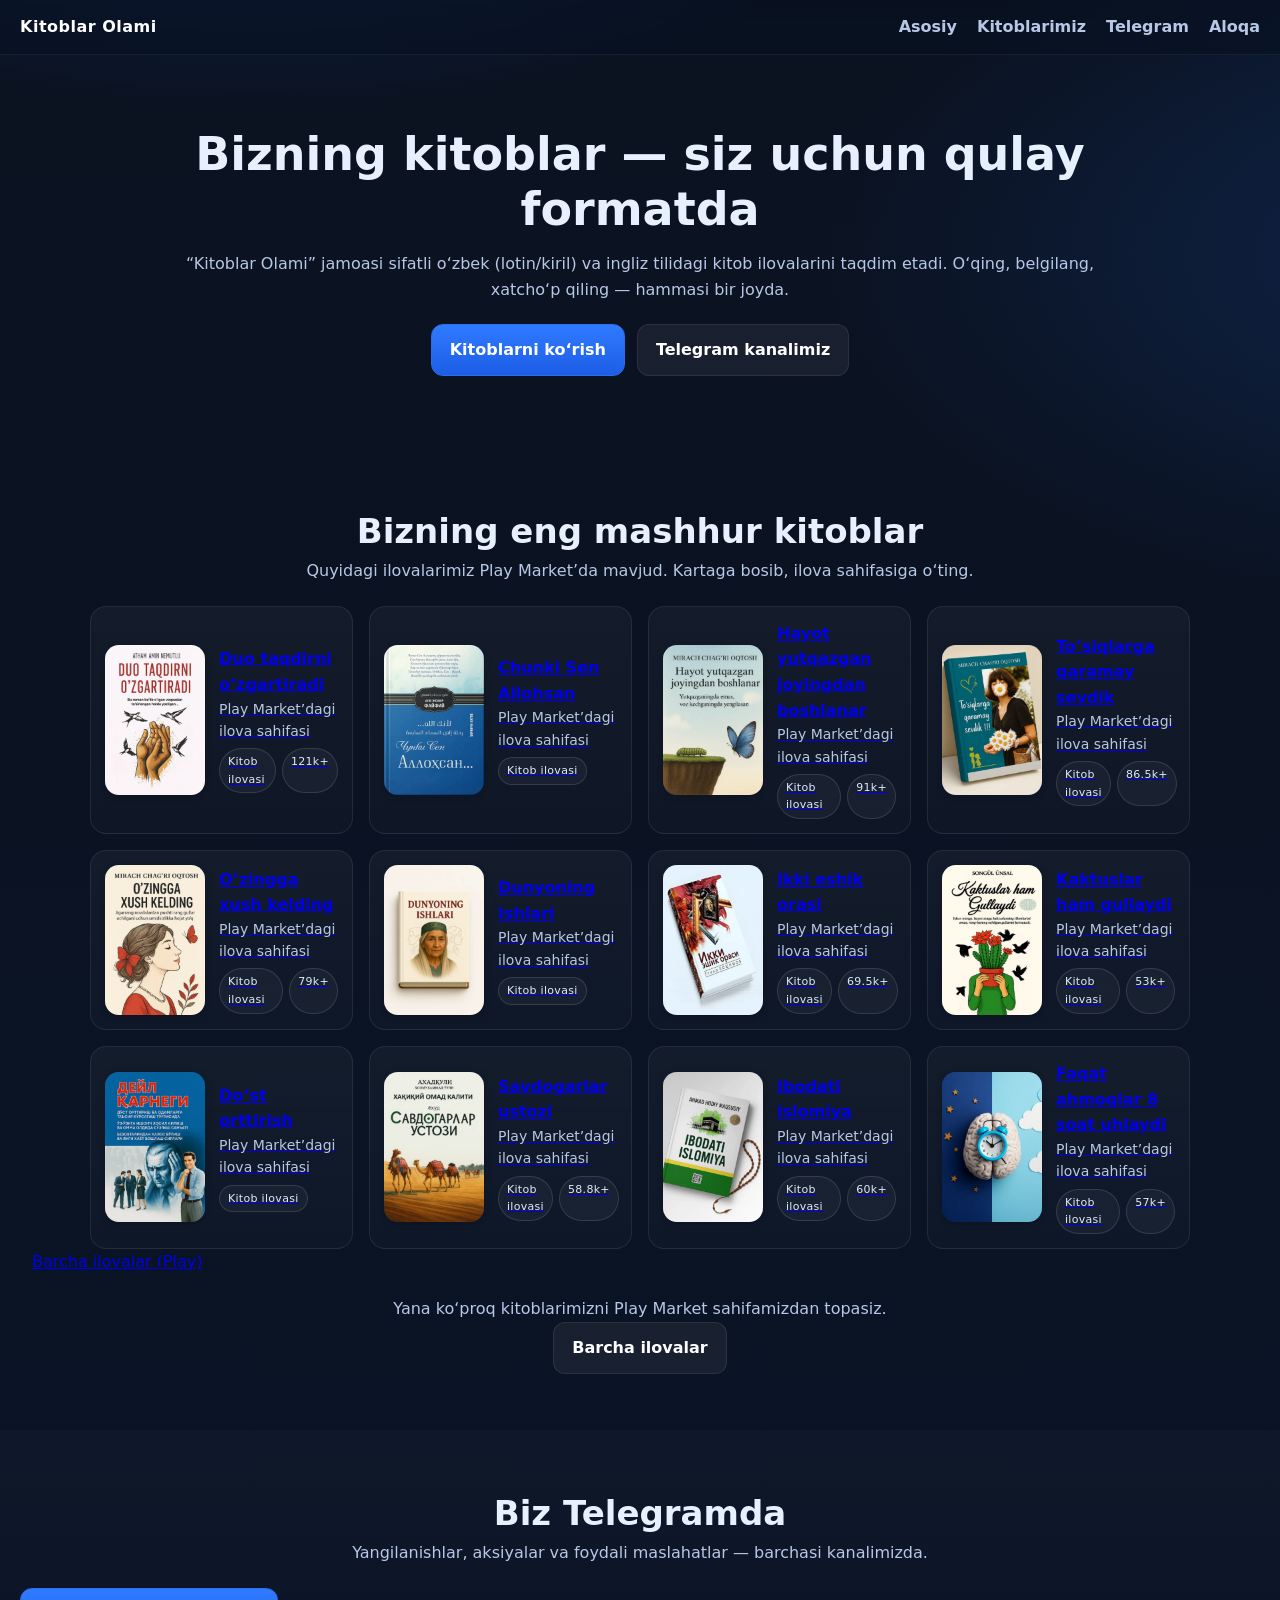
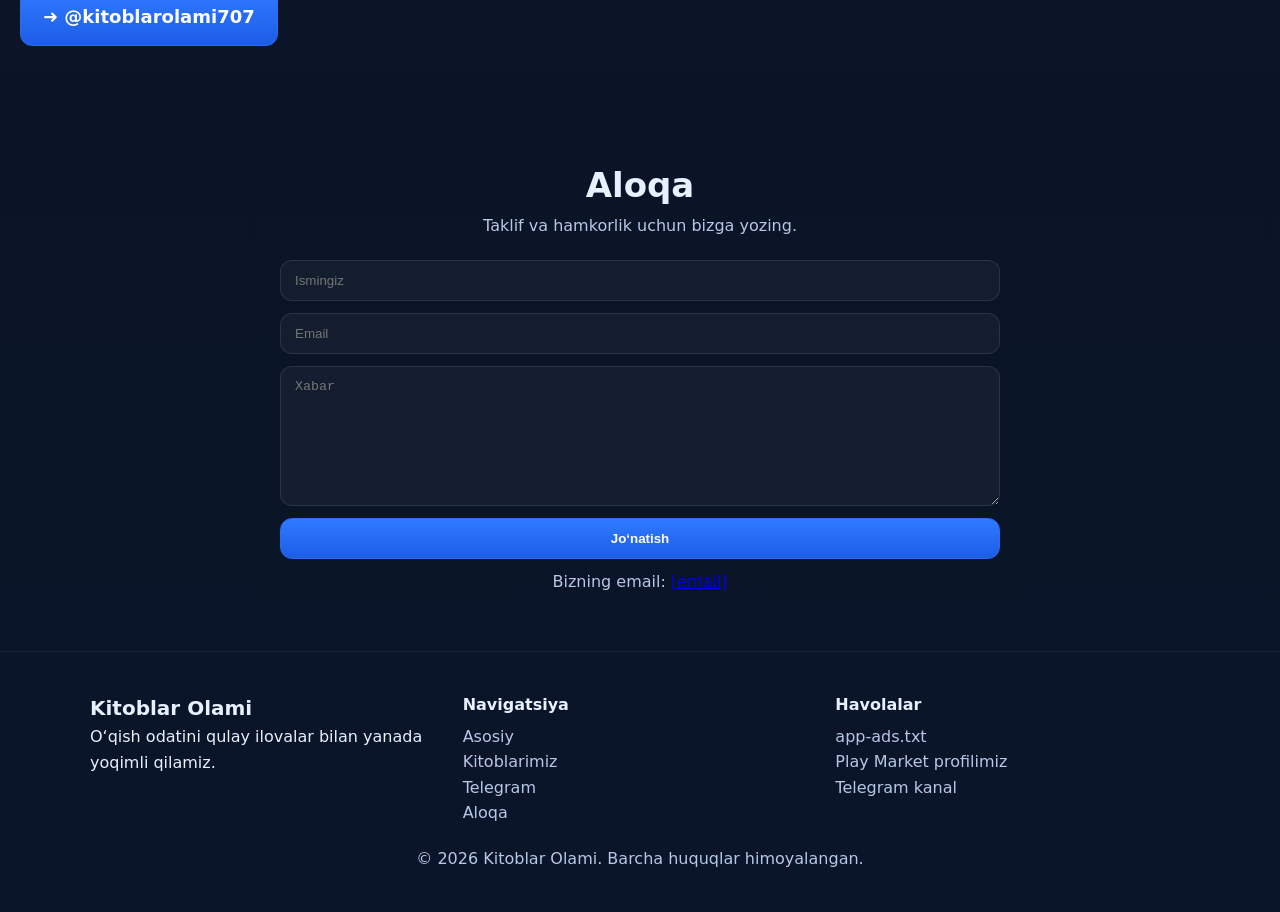
==== commit 6c7a5d2a: "Update index.html" ====
--- a/index.html
+++ b/index.html
@@ -76,14 +76,16 @@
       <p>Taklif va hamkorlik uchun bizga yozing.</p>
     </div>
 
-    <form id="contact-form" class="contact" action="mailto:khalilovibrohimuz@gmail.com" method="post" enctype="text/plain">
+    <!-- ⬇️ mailto/action olib tashlandi, JS to‘ldiradi -->
+    <form id="contact-form" class="contact">
       <input type="text" name="name" placeholder="Ismingiz" required />
       <input type="email" name="email" placeholder="Email" required />
       <textarea name="message" placeholder="Xabar" required></textarea>
       <button type="submit" class="btn btn--primary">Jo‘natish</button>
     </form>
 
-    <p class="contact__note">Bizning email: <a href="mailto:khalilovibrohimuz@gmail.com">khalilovibrohimuz@gmail.com</a></p>
+    <!-- ⬇️ Dinamik email: JS #contact-email ni to‘ldiradi -->
+    <p class="contact__note">Bizning email: <a id="contact-email" href="#">[email]</a></p>
   </section>
 
   <!-- Footer -->
--- a/source/style.css
+++ b/source/style.css
@@ -1,499 +1,141 @@
-@import url("https://fonts.googleapis.com/css2?family=Nunito:wght@200;300;400;500;600&display=swap");
-
-
-@font-face {
-  font-family: magneto;
-  src: url("font/magneto.ttf");
+:root{
+  --bg: #0b1220;
+  --bg-soft: #0f172a;
+  --brand: #2f7bff;
+  --brand-2:#7db7ff;
+  --text: #e6f0ff;
+  --muted:#b7c7e6;
+  --card:#0d1b33;
+  --success:#10b981;
 }
 
-@font-face {
-  font-family: calibri;
-  src: url("font/calibri.ttf");
+*{box-sizing:border-box;margin:0;padding:0}
+html{scroll-behavior:smooth}
+body{
+  font-family:"Inter", system-ui, -apple-system, Segoe UI, Roboto, Arial, sans-serif;
+  color:var(--text);
+  background: radial-gradient(1200px 600px at 20% -10%, #113066 0%, transparent 60%),
+              radial-gradient(1200px 600px at 120% 10%, #0e244a 0%, transparent 60%),
+              linear-gradient(180deg, var(--bg) 0%, #0a1529 100%);
+  min-height:100dvh;
+  line-height:1.6;
 }
 
-/* Saytdagi barcha o'zgarishlarni amalga oshiruvchi qism */
-* {
-  font-family: 'Nunito', sans-serif;
-  margin: 0;
-  padding: 0;
-  -webkit-box-sizing: border-box;
-          box-sizing: border-box;
-  outline: none;
-  border: none;
-  text-decoration: none;
-  -webkit-transition: all .2s linear;
-  transition: all .2s linear;
+/* Header */
+.header{
+  position:sticky; top:0; z-index:50;
+  display:flex; align-items:center; justify-content:space-between;
+  padding:14px 20px;
+  backdrop-filter: blur(10px);
+  background:rgba(8,17,34,.55);
+  border-bottom:1px solid rgba(255,255,255,.06);
+}
+.logo{font-weight:800; letter-spacing:.5px; color:#fff; text-decoration:none}
+.navbar{display:flex; gap:20px; align-items:center}
+.navbar a{color:var(--muted); text-decoration:none; font-weight:600}
+.navbar a:hover{color:#fff}
+.icon-btn{display:none}
+
+/* Mobile menu */
+@media (max-width: 860px){
+  .icon-btn{display:inline-flex; align-items:center; justify-content:center; width:40px; height:40px; border:1px solid rgba(255,255,255,.1); border-radius:10px; background:transparent; color:#fff}
+  .navbar{
+    position:fixed; inset:0 0 0 auto; width:min(80vw,360px);
+    background:var(--bg-soft); border-left:1px solid rgba(255,255,255,.08);
+    padding:80px 24px 24px; flex-direction:column; gap:16px;
+    transform:translateX(110%); transition:transform .25s ease;
+  }
+  .navbar.active{transform:translateX(0)}
+  #close-navbar{position:absolute; right:18px; top:18px}
 }
 
-/* Uning vazifasi nima ekanligini tushunmadim :( */
-img {
-  -webkit-user-select: none;
-     -moz-user-select: none;
-      -ms-user-select: none;
-          user-select: none;
+/* Hero */
+.hero{padding:72px 20px}
+.hero__inner{max-width:980px; margin:0 auto; text-align:center}
+.hero h1{font-size:clamp(28px, 5vw, 46px); line-height:1.2}
+.hero p{color:var(--muted); margin-top:14px}
+.hero__cta{display:flex; gap:12px; justify-content:center; margin-top:22px}
+
+/* Buttons */
+.btn{
+  display:inline-flex; align-items:center; justify-content:center;
+  padding:12px 18px; border-radius:12px; text-decoration:none; color:#fff;
+  background:rgba(255,255,255,.06); border:1px solid rgba(255,255,255,.08); font-weight:600;
+}
+.btn:hover{background:rgba(255,255,255,.12)}
+.btn--primary{background:linear-gradient(180deg, var(--brand), #1d5de6); border-color:#2a6df0}
+.btn--lg{padding:14px 22px; font-size:18px}
+
+/* Section */
+.section{padding:56px 20px}
+.section--alt{background:linear-gradient(180deg, rgba(255,255,255,.02), rgba(255,255,255,.00))}
+.section__head{max-width:920px; margin:0 auto 22px; text-align:center}
+.section__head h2{font-size:clamp(24px,4vw,34px)}
+.section__head p{color:var(--muted)}
+
+/* Grid (books) */
+.grid{
+  --cols:4;
+  display:grid; gap:16px;
+  grid-template-columns: repeat(var(--cols), minmax(0,1fr));
+  max-width:1100px; margin:0 auto;
+}
+@media (max-width: 980px){ .grid{--cols:2} }
+@media (max-width: 560px){ .grid{--cols:1} }
+
+.card{
+  background:linear-gradient(180deg, rgba(255,255,255,.04), rgba(255,255,255,.02));
+  border:1px solid rgba(255,255,255,.08); border-radius:16px;
+  overflow:hidden; display:flex; gap:14px; padding:14px; align-items:center;
+  transition:transform .15s ease, border-color .15s ease;
+}
+.card:hover{transform:translateY(-2px); border-color:rgba(255,255,255,.18)}
+.card__thumb{
+  width:100px;            /* portret eni */
+  height:150px;           /* portret bo‘yi (3:2 nisbati) */
+  border-radius:14px;
+  flex:0 0 auto;
+  overflow:hidden;
+  background:linear-gradient(180deg, #173b7a, #0e2a57);
+  display:grid;
+  place-items:center;
+  color:#fff;
+  font-weight:800;
+  box-shadow:0 2px 6px rgba(0,0,0,0.2);
 }
 
-
-/* HTML bilan bog'liq barcha konfiguratsiyalar shu yerda */
-/* html {
-  font-size: 62.5%;
-  overflow-x: hidden;
-} */
-
-html::-webkit-scrollbar {
-  width: 0rem;
+.card__body{min-width:0}
+.card__title{font-weight:700}
+.card__desc{color:var(--muted); font-size:14px}
+.card__badges{display:flex; gap:6px; margin-top:6px}
+.badge{
+  font-size:11px; letter-spacing:.3px; padding:4px 8px; border-radius:999px;
+  border:1px solid rgba(255,255,255,.12); color:#dfeaff; background:rgba(255,255,255,.04);
 }
 
-body {
-  font-family: calibri;
-  color: rgb(0, 128, 255);
+/* More note */
+.more-note{max-width:920px; margin:22px auto 0; text-align:center; color:var(--muted)}
+
+/* Contact */
+.contact{
+  max-width:720px; margin:0 auto; display:grid; gap:12px;
 }
+.contact input, .contact textarea{
+  background:rgba(255,255,255,.04); border:1px solid rgba(255,255,255,.10);
+  border-radius:12px; color:#fff; padding:12px 14px; outline:0;
+}
+.contact textarea{min-height:140px; resize:vertical}
+.contact__note{margin-top:10px; text-align:center; color:var(--muted)}
 
-
-/* Ushbu qism barcha alohida qismlarning ko'rinishini belgilaydi */
-section {
-  padding: 5rem 10%;
-  background-color: rgba(255, 255, 255, 0.72);
+/* Footer */
+.footer{padding:40px 20px; border-top:1px solid rgba(255,255,255,.06)}
+.footer__grid{
+  max-width:1100px; margin:0 auto 20px;
+  display:grid; grid-template-columns:repeat(3,1fr); gap:18px;
 }
-
-/* Ushbu qism barcha sarlavhalar uchun yozilgan */
-.heading-link {
-  text-align: center;
-  background: url(../images/heading-bg.jpg) no-repeat;
-  background-size: cover;
-  background-position: center;
-}
-
-.heading-link h3 {
-  font-size: 4rem;
-  text-transform: capitalize;
-  color: rgb(2, 133, 2);
-}
-
-.heading-link p {
-  font-size: 2rem;
-  line-height: 2;
-  color: rgb(0, 128, 255);
-}
-
-.heading-link p a {
-  color: rgb(0, 128, 255);
-}
-
-.heading-link p a:hover {
-  text-decoration: underline;
-}
-
-.heading {
-  text-align: center;
-  margin-bottom: 3rem;
-  font-size: 3.5rem;
-  text-transform: capitalize;
-  color: rgb(64, 160, 255);
-}
-
-/* Ushbu qismda headerga bog'liq o'zgarishlar amalga oshiriladi */
-.header {
-  position: -webkit-sticky;
-  position: sticky;
-  margin-left: 2%;
-  margin-right: 2%;
-  border-bottom-left-radius: 12px;
-  border-bottom-right-radius: 12px;
-  top: 0;
-  left: 0;
-  right: 0;
-  background: rgba(0, 128, 255, 0.72);
-  -webkit-box-shadow: 0 1rem 1rem rgb(255, 255, 255);
-          box-shadow: 0 0.5rem 1rem rgba(0, 128, 255, 0.4);
-  padding-left: 112px;
-  padding-right: 112px;
-  padding-top: 2.4%;
-  padding-bottom: 2.4%;
-  display: -webkit-box;
-  display: -ms-flexbox;
-  display: flex;
-  -webkit-box-align: center;
-      -ms-flex-align: center;
-          align-items: center;
-  z-index: 1000;
-}
-
-.header .logo {
-  margin-right: auto;
-  font-family: magneto;
-  text-transform: capitalize;
-  color: rgb(224, 240, 255);
-  font-weight: bolder;
-}
-
-.header .logo:hover {
-  color: rgb(255, 255, 255);
-  text-shadow: 0 0 18px rgb(255, 255, 255);
-}
-
-
-.header .navbar {
-  position: relative;
-}
-
-.header .navbar #close-navbar {
-  position: absolute;
-  top: 1.5rem;
-  right: 2rem;
-  font-size: 4rem;
-  cursor: pointer;
-  color: rgba(224, 240, 255);
-  display: none;
-}
-
-.header .navbar #close-navbar:hover {
-  color: white;
-  text-shadow: 0 0 10px rgb(255, 255, 255);
-  /* -webkit-transform: rotate(90deg); */
-          /* transform: rotate(90deg); */
-}
-
-.header .navbar a {
-  margin-right: 2rem;
-  /* font-size: 28px; */
-  text-transform: capitalize;
-  color: rgb(224, 240, 255);
-}
-
-.header .navbar a:hover {
-  color: rgb(255, 255, 255);
-  text-shadow: 0 0 10px rgb(255, 255, 255);
-  text-decoration: underline;
-}
-
-html {
-  scroll-behavior: smooth;
-}
-
-
-.header .icons div {
-  cursor: pointer;
-  font-size: 2.5rem;
-  color: rgb(224, 240, 255);
-  margin-left: 1.5rem;
-}
-
-.header .icons div:hover {
-  color: rgb(255, 255, 255);
-  text-shadow: 0 0 10px rgb(255, 255, 255);
-}
-
-.header #menu-btn {
-  display: none;
-}
-
-
-/* tushunmadim, u hech narsani o'zgartirmadi */
-.logo-container {
-  text-align: center;
-}
-
-.logo-container img {
-  height: 10rem;
-  pointer-events: none;
-}
-
-
-.project {
-  background-color: rgba(0, 128, 255, 0.5);
-  border: 1px solid rgb(0, 128, 255);
-  margin-top: 20px;
-  margin-bottom: 20px;
-  padding: 40px;
-  border-radius: 20px;
-}
-
-#portfolio a {
-  color: rgb(255, 255, 255);
-}
-
-#contact-form {
-  display: flex;
-  flex-direction: column;
-}
-
-#contact-form input,
-#contact-form textarea {
-  width: 100%;
-  margin-bottom: 10px;
-  background-color: rgba(0, 128, 255, 0.32);
-  padding: 4%;
-  border-radius: 8px;
-  color: #fff;
-  resize: none;
-}
-
-#contact-form textarea {
-  height: 200px;
-  overflow: auto;
-}
-
-#contact-form textarea::-webkit-scrollbar {
-  display: none;
-}
-
-
-#contact-form button {
-  background-color: rgba(0, 128, 255, 0.32);
-  padding: 4%;
-  border-radius: 8px;
-  /* border: none; */
-  /* border-radius: 5px; */
-  cursor: pointer;
-  color: white;
-  border: 1px solid rgb(0, 128, 255);
-}
-
-#contact-form input::placeholder,
-#contact-form textarea::placeholder {
-  color: rgb(224, 240, 255);
-}
-
-
-/* .swiper-container {
-  width: 80%;
-  height: auto;
-} */
-
-
-.swiper-slide {
-  margin-right: 20px;
-}
-
-.slide-card {
-  background-color: rgba(0, 128, 255, 0.2);
-  border-radius: 25%;
-  padding: 18%;
-  border: 1px solid rgb(0, 128, 255);
-}
-
-
-/* .swiper-slide img {
-  width: 100%;
-  height: auto;
-} */
-
-.cursor {
-  position:fixed;
-  top: 0;
-  left: 0;
-  display: block;
-  pointer-events: none;
-  opacity: 1
-}
-
-.cursor__inner {
-  fill: none;
-  stroke: rgb(0, 128, 255);
-  stroke-width: 1px;
-  filter: drop-shadow(0px 0px 2px rgb(0, 128, 255));
-}
-
-/* Ushbu qismi kerak va u footer qismini qanday ko'rinishini belgilaydi */
-.footer {
-  background: rgba(0, 128, 255, 0.52);
-}
-
-.footer .box-container {
-  display: -ms-grid;
-  display: grid;
-  -ms-grid-columns: (minmax(25rem, 1fr))[auto-fit];
-      grid-template-columns: repeat(auto-fit, minmax(25rem, 1fr));
-  gap: 2rem;
-}
-
-.footer .box-container .box h3 {
-  font-size: 2.2rem;
-  text-transform: capitalize;
-  color: rgb(255, 255, 255);
-  padding: 1rem 0;
-}
-
-.footer .box-container .box h3 i {
-  color: #0eb516;
-}
-
-.footer .box-container .box .share {
-  margin-top: 1rem;
-}
-
-.footer .box-container .box .share a {
-  height: 4.5rem;
-  width: 4.5rem;
-  line-height: 4.5rem;
-  font-size: 1.7rem;
-  background-color: #0eb538;
-  color: #fff;
-  margin-right: .3rem;
-  text-align: center;
-}
-
-.footer .box-container .box .share a:hover {
-  background-color: #444;
-}
-
-.footer .box-container .box .link {
-  font-size: 1.7rem;
-  line-height: 2;
-  color: rgb(224, 240, 255);
-  padding: .5rem 0;
-  display: block;
-}
-
-.footer .box-container .box .link:hover {
-  color: rgb(255, 255, 255);
-  text-shadow: 0 0 10px rgba(255, 255, 255, 1);
-  text-decoration: underline;
-}
-
-.footer .box-container .box p {
-  font-size: 1.5rem;
-  line-height: 2;
-  color: rgb(224, 240, 255);
-  padding: 1rem 0;
-}
-
-
-.footer .credit {
-  text-align: center;
-  margin-top: 3rem;
-  padding-top: 3rem;
-  font-size: 1rem;
-  text-transform: capitalize;
-  color: rgb(224, 240, 255);
-  border-top: 0.1rem solid rgb(64, 160, 255);
-}
-
-.footer .credit span {
-  color: rgb(0, 128, 255);
-}
-
-
-
-/* @medianing vazifasi har bir o'lcham uchun alohida ko'rinishni tayyorlash */
-@media (max-width: 1200px) {
-  .header {
-    padding: 2rem 5%;
-  }
-  section {
-    padding: 3rem 5%;
-  }
-}
-
-@media (max-width: 991px) {
-  
-  html {
-    font-size: 80%;
-  }
-  .header {
-    padding: 2rem;
-  }
-  section {
-    padding: 3rem 2rem;
-  }
-}
-
-@media (max-width: 768px) {
-
-  .cursor {
-    opacity: 0;
-  }
-
-  .header #menu-btn {
-    display: inline-block;
-  }
-  .header .navbar {
-    position: fixed;
-    top: 0;
-    right: -105%;
-    width: 80%;
-    background: rgba(0, 128, 255, 0.72);
-    height: 100%;
-    display: -webkit-box;
-    display: -ms-flexbox;
-    display: flex;
-    -webkit-box-orient: vertical;
-    -webkit-box-direction: normal;
-        -ms-flex-flow: column;
-            flex-flow: column;
-    -webkit-box-pack: center;
-        -ms-flex-pack: center;
-            justify-content: center;
-    z-index: 1200;
-  }
-  .header .navbar #close-navbar {
-    display: block;
-  }
-  .header .navbar.active {
-    /* -webkit-box-shadow: 0 0 0 100vw rgba(0, 0, 0, 0.8); */
-            /* box-shadow: 0 0 0 100vw rgba(0, 0, 0, 0.8); */
-    right: 0;
-  }
-  .header .navbar a {
-    display: block;
-    margin: 1rem 0;
-    text-align: center;
-    font-size: 3rem;
-  }
-  .home .slide .content h3 {
-    font-size: 3rem;
-  }
-}
-
-@media (max-width: 450px) {
-  html {
-    font-size: 64%;
-  }
-  .heading {
-    font-size: 3rem;
-  }
-  .about .content .about-title {
-    font-size: 4rem;
-  }
-}
-
-
-
-@media (max-width: 600px) {
-  pre {
-    font-size: 5px;
-  }
-}
-
-
-/* Ushbu qism kod yoziladigan qismi qanday bo'lishini belgilab beradi */
-pre {
-    font-family: Courier, monospace;
-    padding-left: 8%;
-    padding-right: 8%;
-    padding-top: 20px;
-    padding-bottom: 20px;
-    border-radius: 20px;
-    background-color: rgb(0, 18, 24);
-    color: rgb(242, 244, 255);
-}
-
-body {
-  overflow-x: hidden;
-}
-
-body::before {
-  content: "";
-  background-image: url("picture/background_light.jpg");
-  filter: blur(12px);
-  position: fixed;
-  left: 0;
-  right: 0;
-  z-index: -1;
-  display: block;
-  width: 100%;
-  height: 100%;
-  background-repeat: no-repeat;
-  background-size: cover;
-}
+.footer h3{font-size:20px}
+.footer h4{font-size:16px; margin-bottom:6px}
+.list{list-style:none}
+.list a{color:var(--muted); text-decoration:none}
+.list a:hover{color:#fff}
+.fineprint{text-align:center; color:var(--muted)}
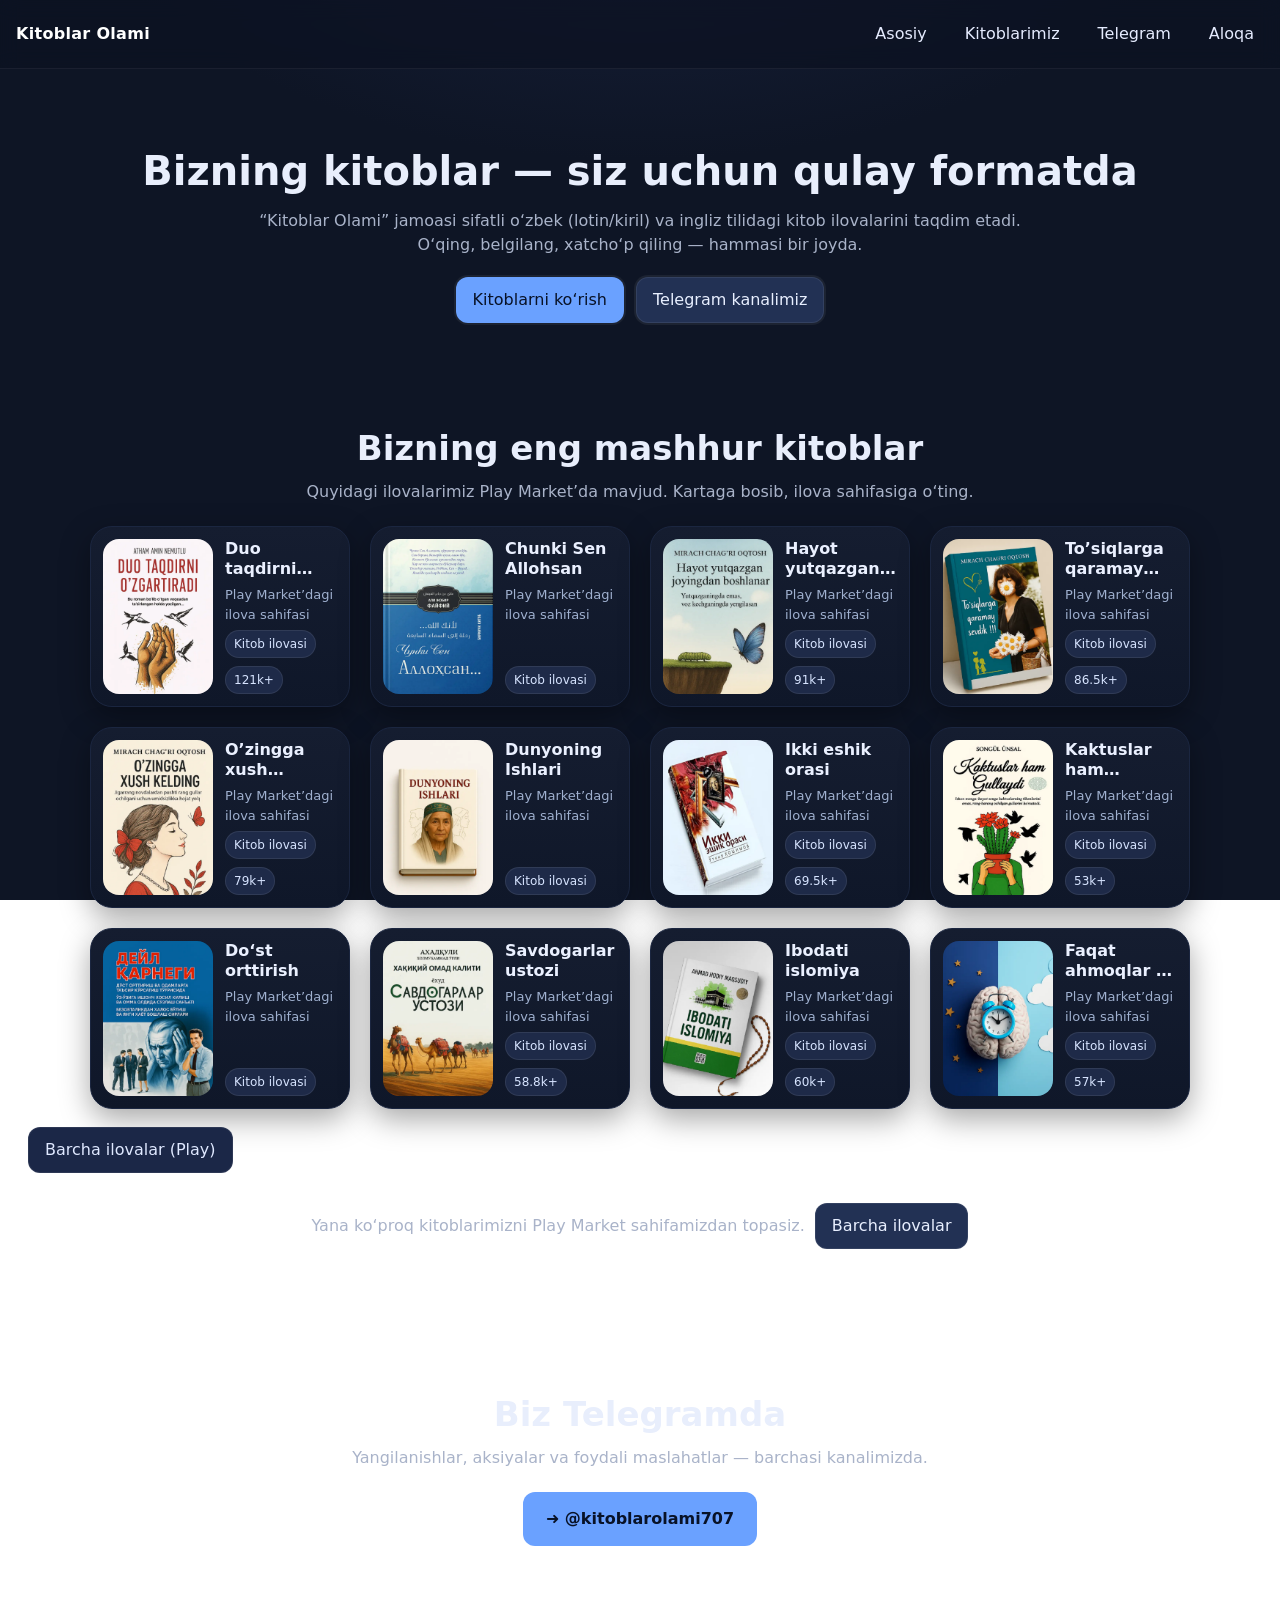
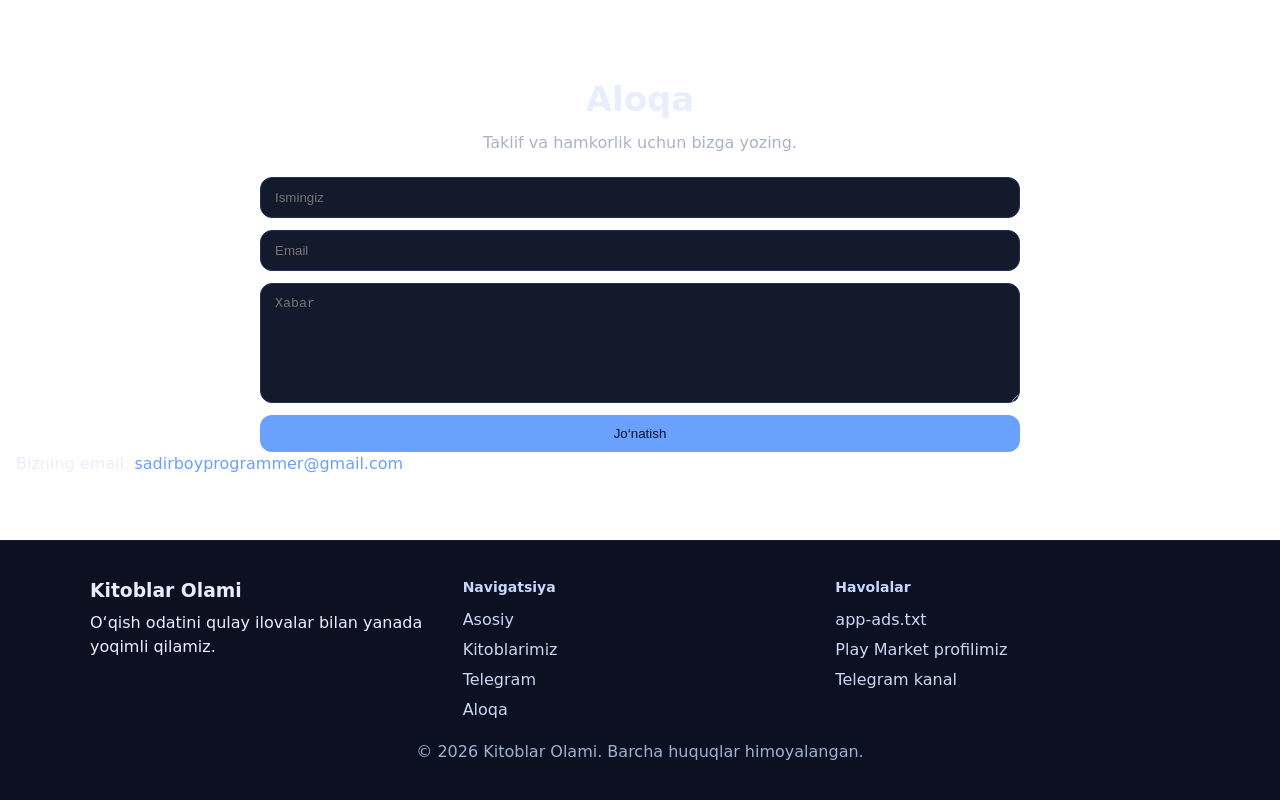
==== commit 1d3007dc: "Update index.html" ====
--- a/index.html
+++ b/index.html
@@ -54,7 +54,8 @@
 
     <div class="more-note">
       <p>Yana ko‘proq kitoblarimizni Play Market sahifamizdan topasiz.</p>
-      <a class="btn" href="https://play.google.com/store/apps/dev?id=YOUR_DEVELOPER_ID" target="_blank" rel="noopener">Barcha ilovalar</a>
+      <!-- JS buni to‘ldiradi -->
+      <a class="btn" data-dev-link href="#" target="_blank" rel="noopener">Barcha ilovalar</a>
     </div>
   </section>
 
@@ -76,7 +77,7 @@
       <p>Taklif va hamkorlik uchun bizga yozing.</p>
     </div>
 
-    <!-- ⬇️ mailto/action olib tashlandi, JS to‘ldiradi -->
+    <!-- mailto/action olib tashlandi, JS to‘ldiradi -->
     <form id="contact-form" class="contact">
       <input type="text" name="name" placeholder="Ismingiz" required />
       <input type="email" name="email" placeholder="Email" required />
@@ -84,7 +85,7 @@
       <button type="submit" class="btn btn--primary">Jo‘natish</button>
     </form>
 
-    <!-- ⬇️ Dinamik email: JS #contact-email ni to‘ldiradi -->
+    <!-- Dinamik email: JS #contact-email ni to‘ldiradi -->
     <p class="contact__note">Bizning email: <a id="contact-email" href="#">[email]</a></p>
   </section>
 
@@ -108,7 +109,8 @@
         <h4>Havolalar</h4>
         <ul class="list">
           <li><a href="app-ads.txt" target="_blank" rel="noopener">app-ads.txt</a></li>
-          <li><a href="https://play.google.com/store/apps/dev?id=YOUR_DEVELOPER_ID" target="_blank" rel="noopener">Play Market profilimiz</a></li>
+          <!-- JS to‘ldiradi -->
+          <li><a data-dev-link href="#" target="_blank" rel="noopener">Play Market profilimiz</a></li>
           <li><a href="https://t.me/kitoblarolami707" target="_blank" rel="noopener">Telegram kanal</a></li>
         </ul>
       </div>
--- a/source/style.css
+++ b/source/style.css
@@ -1,141 +1,248 @@
+/* =============== Kitoblar Olami — style.css =============== */
+/* Bazaviy o'zgaruvchilar */
 :root{
-  --bg: #0b1220;
-  --bg-soft: #0f172a;
-  --brand: #2f7bff;
-  --brand-2:#7db7ff;
-  --text: #e6f0ff;
-  --muted:#b7c7e6;
-  --card:#0d1b33;
-  --success:#10b981;
-}
-
-*{box-sizing:border-box;margin:0;padding:0}
-html{scroll-behavior:smooth}
+  --bg: #0e1525;
+  --bg-alt:#121a2b;
+  --text: #e8eefc;
+  --muted:#a9b3c9;
+  --primary:#6aa1ff;
+  --primary-700:#4e86ea;
+  --card:#151d30;
+  --card-edge:#1b2640;
+  --accent:#70f3bd;
+
+  --radius-xl: 22px;
+  --radius-lg: 18px;
+  --radius: 14px;
+
+  --gap-xl: 28px;
+  --gap: 20px;
+  --gap-sm: 14px;
+
+  --shadow: 0 10px 30px rgba(0,0,0,.35);
+  --ring: 0 0 0 2px rgba(255,255,255,.06);
+}
+
+/* Bazaviy reset */
+*{box-sizing:border-box}
+html,body{height:100%}
 body{
-  font-family:"Inter", system-ui, -apple-system, Segoe UI, Roboto, Arial, sans-serif;
+  margin:0;
+  font-family: Inter, system-ui, -apple-system, Segoe UI, Roboto, Arial, sans-serif;
   color:var(--text);
-  background: radial-gradient(1200px 600px at 20% -10%, #113066 0%, transparent 60%),
-              radial-gradient(1200px 600px at 120% 10%, #0e244a 0%, transparent 60%),
-              linear-gradient(180deg, var(--bg) 0%, #0a1529 100%);
-  min-height:100dvh;
-  line-height:1.6;
-}
-
-/* Header */
+  background: radial-gradient(1000px 600px at 50% -200px, #1a2442 0%, var(--bg) 60%) fixed;
+  line-height:1.5;
+  -webkit-font-smoothing:antialiased;
+  text-rendering:optimizeLegibility;
+}
+img{display:block; max-width:100%; height:auto}
+a{color:var(--primary); text-decoration:none}
+a:hover{color:#9bc1ff}
+p{margin:0}
+.section{padding:64px 16px}
+.section--alt{background:linear-gradient(180deg, rgba(255,255,255,.02), rgba(255,255,255,.00))}
+.center{display:flex; justify-content:center; align-items:center}
+
+/* ---------- Header & Navbar ---------- */
 .header{
   position:sticky; top:0; z-index:50;
   display:flex; align-items:center; justify-content:space-between;
-  padding:14px 20px;
+  padding:14px 16px;
+  background:rgba(12,18,34,.7);
   backdrop-filter: blur(10px);
-  background:rgba(8,17,34,.55);
   border-bottom:1px solid rgba(255,255,255,.06);
 }
-.logo{font-weight:800; letter-spacing:.5px; color:#fff; text-decoration:none}
-.navbar{display:flex; gap:20px; align-items:center}
-.navbar a{color:var(--muted); text-decoration:none; font-weight:600}
-.navbar a:hover{color:#fff}
-.icon-btn{display:none}
-
-/* Mobile menu */
-@media (max-width: 860px){
-  .icon-btn{display:inline-flex; align-items:center; justify-content:center; width:40px; height:40px; border:1px solid rgba(255,255,255,.1); border-radius:10px; background:transparent; color:#fff}
+.logo{font-weight:800; letter-spacing:.3px; color:#fff}
+.icon-btn{
+  background:#202a46; color:#dbe6ff; border:0;
+  width:38px; height:38px; border-radius:12px; cursor:pointer;
+  display:grid; place-items:center;
+}
+.icon-btn:hover{background:#273255}
+
+/* Desktop navbar */
+.navbar{
+  display:flex; gap:18px; align-items:center;
+}
+.navbar a{
+  padding:8px 10px; border-radius:10px; color:#e6ecff;
+}
+.navbar a:hover{background:rgba(255,255,255,.06)}
+
+/* Mobile off-canvas */
+#menu-btn{display:none}
+#close-navbar{display:none}
+
+@media (max-width: 900px){
+  #menu-btn{display:inline-grid}
   .navbar{
-    position:fixed; inset:0 0 0 auto; width:min(80vw,360px);
-    background:var(--bg-soft); border-left:1px solid rgba(255,255,255,.08);
-    padding:80px 24px 24px; flex-direction:column; gap:16px;
-    transform:translateX(110%); transition:transform .25s ease;
+    position:fixed; inset:0 0 0 auto; width:min(80%, 320px);
+    background:#0f1628; flex-direction:column; padding:18px;
+    transform:translateX(100%); transition:.25s ease; gap:10px;
+    box-shadow: var(--shadow);
   }
   .navbar.active{transform:translateX(0)}
-  #close-navbar{position:absolute; right:18px; top:18px}
-}
-
-/* Hero */
-.hero{padding:72px 20px}
-.hero__inner{max-width:980px; margin:0 auto; text-align:center}
-.hero h1{font-size:clamp(28px, 5vw, 46px); line-height:1.2}
-.hero p{color:var(--muted); margin-top:14px}
-.hero__cta{display:flex; gap:12px; justify-content:center; margin-top:22px}
-
-/* Buttons */
+  #close-navbar{display:inline-grid; align-self:flex-end; margin-bottom:6px}
+}
+
+/* ---------- Hero ---------- */
+.hero{padding:72px 16px 36px}
+.hero__inner{
+  max-width:1000px; margin:0 auto; text-align:center;
+}
+.hero h1{
+  margin:0 0 8px; font-size:clamp(26px, 3.5vw, 40px); font-weight:800;
+}
+.hero p{color:var(--muted); max-width:820px; margin:0 auto}
+.hero__cta{margin-top:20px; display:flex; gap:12px; justify-content:center}
+
+/* ---------- Buttons ---------- */
 .btn{
-  display:inline-flex; align-items:center; justify-content:center;
-  padding:12px 18px; border-radius:12px; text-decoration:none; color:#fff;
-  background:rgba(255,255,255,.06); border:1px solid rgba(255,255,255,.08); font-weight:600;
-}
-.btn:hover{background:rgba(255,255,255,.12)}
-.btn--primary{background:linear-gradient(180deg, var(--brand), #1d5de6); border-color:#2a6df0}
-.btn--lg{padding:14px 22px; font-size:18px}
-
-/* Section */
-.section{padding:56px 20px}
-.section--alt{background:linear-gradient(180deg, rgba(255,255,255,.02), rgba(255,255,255,.00))}
-.section__head{max-width:920px; margin:0 auto 22px; text-align:center}
-.section__head h2{font-size:clamp(24px,4vw,34px)}
+  display:inline-block; padding:10px 16px; border-radius:12px;
+  background:#223154; color:#e8efff; border:1px solid rgba(255,255,255,.08);
+  transition:.2s ease; box-shadow:var(--ring);
+}
+.btn:hover{transform:translateY(-1px); background:#253861}
+.btn--primary{background:var(--primary); color:#081227; border-color:transparent}
+.btn--primary:hover{background:var(--primary-700)}
+.btn--lg{padding:14px 22px; font-weight:600}
+
+/* ---------- Sections ---------- */
+.section__head{
+  max-width:1100px; margin:0 auto 22px; text-align:center;
+}
+.section__head h2{
+  margin:0 0 6px; font-size:clamp(22px, 3vw, 34px); font-weight:800;
+  text-transform:none;
+}
 .section__head p{color:var(--muted)}
 
-/* Grid (books) */
+/* ---------- Grid & Cards ---------- */
 .grid{
-  --cols:4;
-  display:grid; gap:16px;
-  grid-template-columns: repeat(var(--cols), minmax(0,1fr));
+  --cols: 4; /* JS orqali ham o‘zgaradi */
   max-width:1100px; margin:0 auto;
-}
-@media (max-width: 980px){ .grid{--cols:2} }
-@media (max-width: 560px){ .grid{--cols:1} }
-
+  display:grid;
+  grid-template-columns: repeat(var(--cols), minmax(0, 1fr));
+  gap: var(--gap);
+}
+
+/* card */
 .card{
-  background:linear-gradient(180deg, rgba(255,255,255,.04), rgba(255,255,255,.02));
-  border:1px solid rgba(255,255,255,.08); border-radius:16px;
-  overflow:hidden; display:flex; gap:14px; padding:14px; align-items:center;
-  transition:transform .15s ease, border-color .15s ease;
-}
-.card:hover{transform:translateY(-2px); border-color:rgba(255,255,255,.18)}
+  display:flex; gap:12px; align-items:stretch;
+  background:linear-gradient(180deg, var(--card) 0%, #0f1729 100%);
+  border:1px solid var(--card-edge);
+  border-radius: var(--radius-xl);
+  padding:12px;
+  box-shadow: var(--shadow);
+  transition: transform .18s ease, box-shadow .18s ease, border-color .18s ease;
+  overflow:hidden;
+}
+.card:hover{
+  transform: translateY(-3px);
+  border-color:#2b3b6b;
+  box-shadow: 0 14px 34px rgba(0,0,0,.45);
+}
+
+/* thumb — rasm */
 .card__thumb{
-  width:100px;            /* portret eni */
-  height:150px;           /* portret bo‘yi (3:2 nisbati) */
-  border-radius:14px;
-  flex:0 0 auto;
+  flex:0 0 110px;
+  aspect-ratio: 3 / 4;
+  border-radius: 16px;
   overflow:hidden;
-  background:linear-gradient(180deg, #173b7a, #0e2a57);
-  display:grid;
-  place-items:center;
-  color:#fff;
-  font-weight:800;
-  box-shadow:0 2px 6px rgba(0,0,0,0.2);
-}
-
-.card__body{min-width:0}
-.card__title{font-weight:700}
-.card__desc{color:var(--muted); font-size:14px}
-.card__badges{display:flex; gap:6px; margin-top:6px}
+  background: #0f1a33;
+  display:grid; place-items:center; color:#8fa8d3; font-weight:800; font-size:18px;
+}
+.card__thumb img{width:100%; height:100%; object-fit:cover}
+
+/* body */
+.card__body{display:flex; flex-direction:column; gap:6px; min-width:0}
+.card__title{
+  color:#eaf0ff; font-weight:700; font-size:16px; line-height:1.25;
+  overflow:hidden; display:-webkit-box; -webkit-line-clamp:2; -webkit-box-orient:vertical;
+}
+.card__desc{color:#9fb0cf; font-size:13px}
+
+/* badges */
+.card__badges{display:flex; gap:8px; margin-top:auto; flex-wrap:wrap}
 .badge{
-  font-size:11px; letter-spacing:.3px; padding:4px 8px; border-radius:999px;
-  border:1px solid rgba(255,255,255,.12); color:#dfeaff; background:rgba(255,255,255,.04);
-}
-
-/* More note */
-.more-note{max-width:920px; margin:22px auto 0; text-align:center; color:var(--muted)}
-
-/* Contact */
+  font-size:12px; padding:4px 8px; border-radius:999px;
+  background:#1e2a48; color:#d7e4ff; border:1px solid rgba(255,255,255,.08);
+}
+
+/* “Ko‘proq ko‘rsatish” / CTA tugmalari */
+.more{
+  margin-top:18px;
+  display:inline-block;
+  padding:10px 16px;
+  border-radius:12px;
+  background:#1b2747;
+  color:#dfe8ff;
+  border:1px solid rgba(255,255,255,.08);
+}
+.more:hover{background:#21305a}
+.hidden{display:none !important}
+
+/* ---------- More note (Play bo‘limi osti) ---------- */
+.more-note{
+  max-width:1100px; margin:18px auto 0; padding:12px 0; color:var(--muted);
+  display:flex; align-items:center; justify-content:center; gap:10px; flex-wrap:wrap;
+}
+
+/* ---------- Contact form ---------- */
 .contact{
-  max-width:720px; margin:0 auto; display:grid; gap:12px;
+  max-width:760px; margin:0 auto; display:grid; gap:12px;
 }
 .contact input, .contact textarea{
-  background:rgba(255,255,255,.04); border:1px solid rgba(255,255,255,.10);
-  border-radius:12px; color:#fff; padding:12px 14px; outline:0;
-}
-.contact textarea{min-height:140px; resize:vertical}
-.contact__note{margin-top:10px; text-align:center; color:var(--muted)}
-
-/* Footer */
-.footer{padding:40px 20px; border-top:1px solid rgba(255,255,255,.06)}
+  width:100%; padding:12px 14px; color:#e9f0ff;
+  background:#121a2b; border:1px solid #233156; border-radius:12px;
+  outline:none; box-shadow: var(--ring);
+}
+.contact textarea{min-height:120px; resize:vertical}
+.contact input:focus, .contact textarea:focus{border-color:#3553a3}
+
+/* ---------- Footer ---------- */
+.footer{padding:36px 16px; background:#0b1120; border-top:1px solid rgba(255,255,255,.06)}
 .footer__grid{
-  max-width:1100px; margin:0 auto 20px;
-  display:grid; grid-template-columns:repeat(3,1fr); gap:18px;
-}
-.footer h3{font-size:20px}
-.footer h4{font-size:16px; margin-bottom:6px}
-.list{list-style:none}
-.list a{color:var(--muted); text-decoration:none}
-.list a:hover{color:#fff}
-.fineprint{text-align:center; color:var(--muted)}
+  max-width:1100px; margin:0 auto; display:grid; gap:18px;
+  grid-template-columns: repeat(3, minmax(0, 1fr));
+}
+.footer h3{margin:0 0 6px}
+.footer h4{margin:0 0 10px; font-size:14px; color:#c9d7ff}
+.list{list-style:none; margin:0; padding:0; display:grid; gap:6px}
+.list a{color:#cbd7f7}
+.list a:hover{color:#ffffff}
+.fineprint{margin-top:18px; text-align:center; color:#9fb1d3}
+
+/* =============== Responsive =============== */
+
+/* ≤1200 — grid bo‘sh joyga ko‘ra nafas olsin */
+@media (max-width: 1200px){
+  .grid{gap:18px}
+}
+
+/* ≤1024 — planshet */
+@media (max-width: 1024px){
+  .grid{grid-template-columns: repeat(3, 1fr)}        /* 3 ta ustun */
+  .card{border-radius: var(--radius-lg)}
+  .card__thumb{flex-basis:100px}
+}
+
+/* ≤768 — telefonlar */
+@media (max-width: 768px){
+  .section{padding:48px 14px}
+  .hero{padding:56px 14px 28px}
+  .grid{grid-template-columns: repeat(2, 1fr); gap: var(--gap-sm)} /* 2 ta ustun */
+  .card{padding:10px; border-radius:16px}
+  .card__thumb{flex-basis:96px; border-radius:14px}
+  .card__title{font-size:14px}
+  .card__desc{font-size:12px}
+  .badge{font-size:11px; padding:3px 8px}
+  .footer__grid{grid-template-columns:1fr}
+}
+
+/* ≤480 — juda kichik ekranlar */
+@media (max-width: 480px){
+  .grid{grid-template-columns: 1fr; gap: 12px}        /* 1 ta ustun */
+  .card{max-width:92%; margin:0 auto}
+  .hero__cta{flex-direction:column}
+}
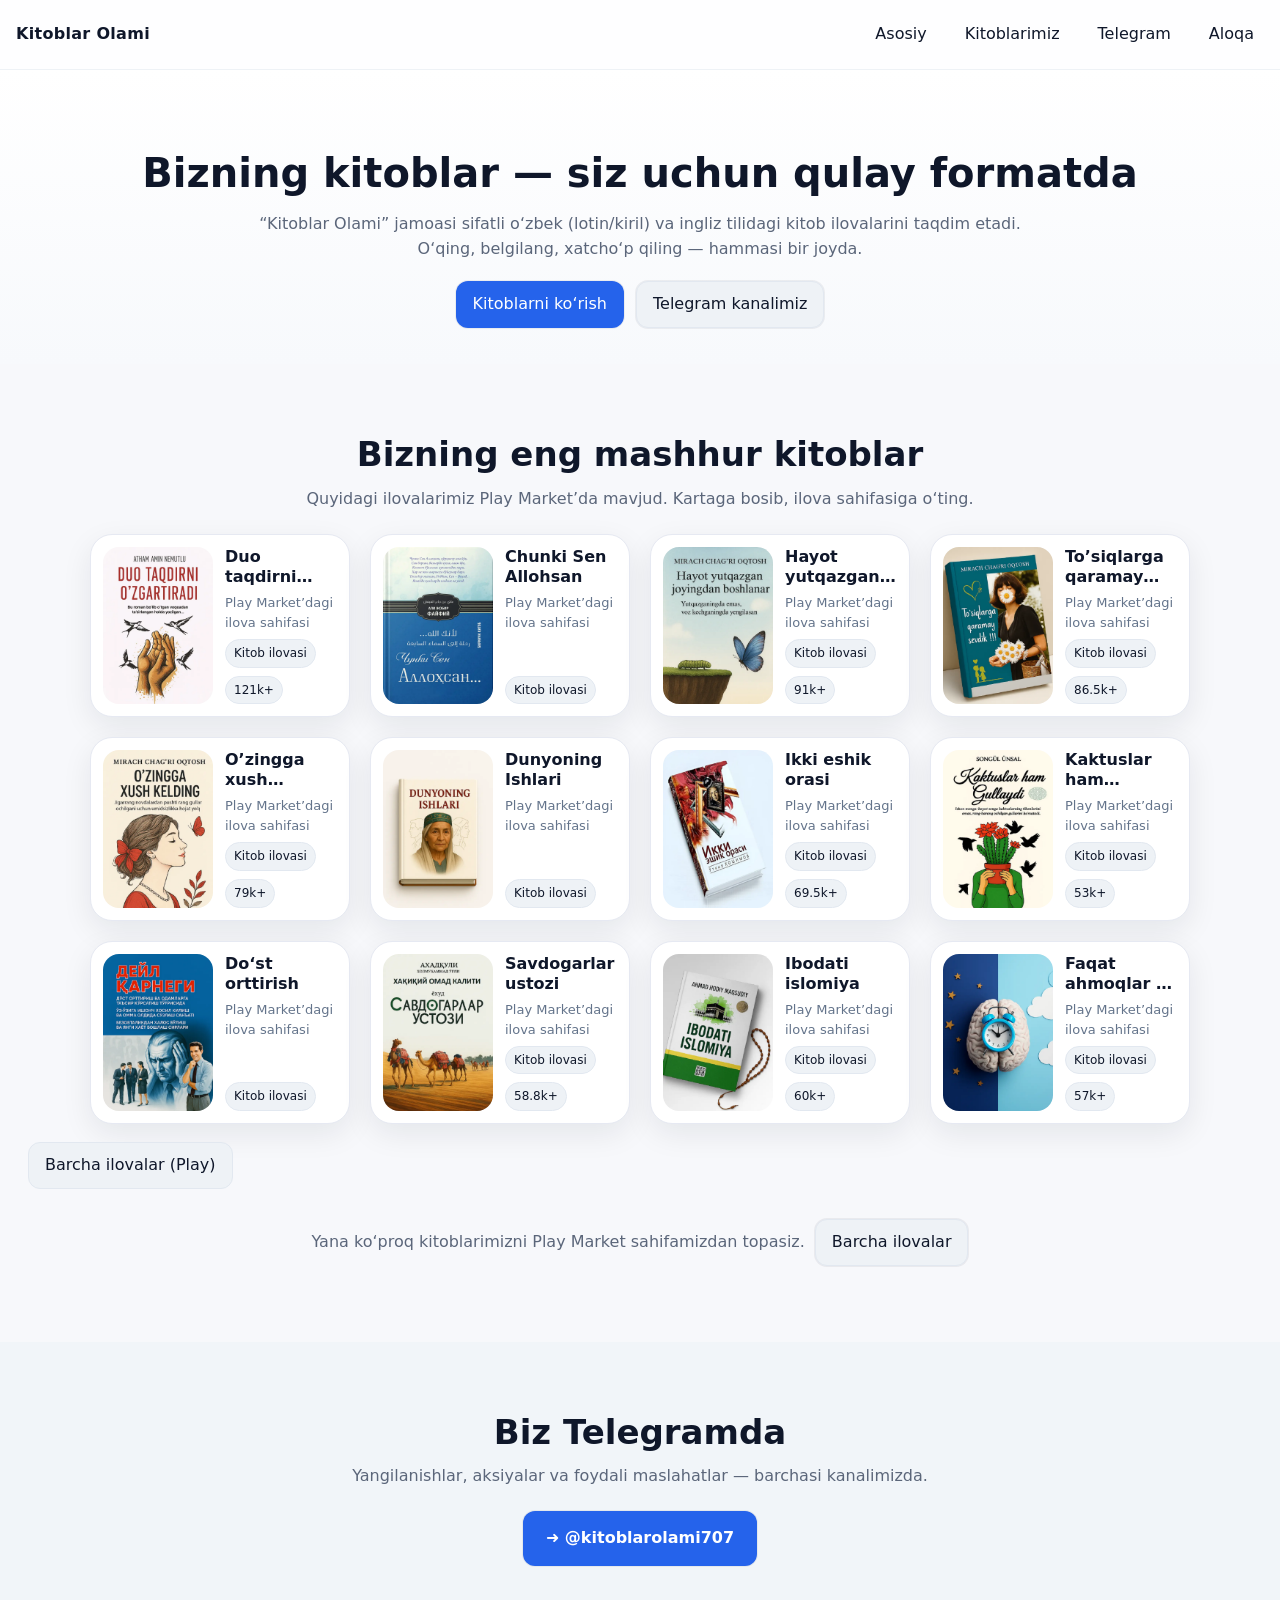
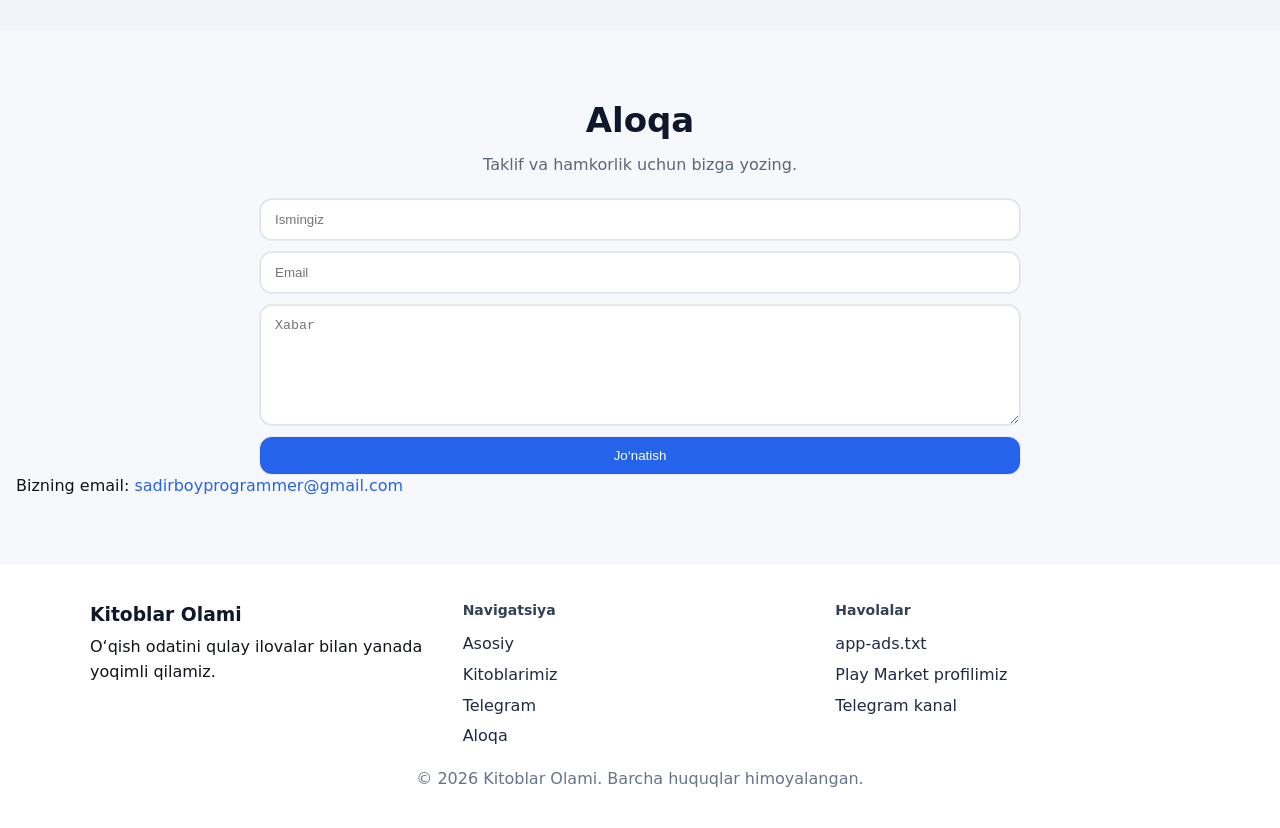
==== commit 5c39e62b: "Update index.html" ====
--- a/index.html
+++ b/index.html
@@ -4,6 +4,7 @@
   <meta charset="UTF-8" />
   <meta http-equiv="X-UA-Compatible" content="IE=edge" />
   <meta name="viewport" content="width=device-width, initial-scale=1.0" />
+  <meta name="color-scheme" content="light dark"/>
 
   <title>Kitoblar Olami — Rasmiy sayt</title>
   <meta name="description" content="Kitoblar Olami — bizning kitob ilovalarimiz, yangilanishlar va havolalar. O‘qing, o‘rganing va ilhomlaning.">
--- a/source/style.css
+++ b/source/style.css
@@ -1,15 +1,15 @@
-/* =============== Kitoblar Olami — style.css =============== */
-/* Bazaviy o'zgaruvchilar */
+/* =============== Kitoblar Olami — style.css (LIGHT) =============== */
+/* Bazaviy o'zgaruvchilar (Kunduzgi) */
 :root{
-  --bg: #0e1525;
-  --bg-alt:#121a2b;
-  --text: #e8eefc;
-  --muted:#a9b3c9;
-  --primary:#6aa1ff;
-  --primary-700:#4e86ea;
-  --card:#151d30;
-  --card-edge:#1b2640;
-  --accent:#70f3bd;
+  --bg: #f7f8fb;
+  --bg-alt:#ffffff;
+  --text: #101419;
+  --muted:#5b667a;
+  --primary:#2563eb;         /* ko'k */
+  --primary-700:#1d4ed8;
+  --card:#ffffff;
+  --card-edge:#e6e9f2;
+  --accent:#0ea5e9;
 
   --radius-xl: 22px;
   --radius-lg: 18px;
@@ -19,8 +19,8 @@
   --gap: 20px;
   --gap-sm: 14px;
 
-  --shadow: 0 10px 30px rgba(0,0,0,.35);
-  --ring: 0 0 0 2px rgba(255,255,255,.06);
+  --shadow: 0 10px 30px rgba(16,24,40,.08);
+  --ring: 0 0 0 1px rgba(15,23,42,.06);
 }
 
 /* Bazaviy reset */
@@ -30,44 +30,61 @@
   margin:0;
   font-family: Inter, system-ui, -apple-system, Segoe UI, Roboto, Arial, sans-serif;
   color:var(--text);
-  background: radial-gradient(1000px 600px at 50% -200px, #1a2442 0%, var(--bg) 60%) fixed;
-  line-height:1.5;
+  background: var(--bg);
+  line-height:1.55;
   -webkit-font-smoothing:antialiased;
   text-rendering:optimizeLegibility;
 }
+
+/* Scrim (navbar ochilganda fonni to'sish) */
+body::after{
+  content:"";
+  position: fixed;
+  inset: 0;
+  background: rgba(0,0,0,.45);
+  opacity: 0;
+  pointer-events: none;
+  transition: opacity .25s ease;
+  z-index: 60; /* header(70) va navbar(100) bilan mos */
+}
+body.nav-open::after{
+  opacity: 1;
+  pointer-events: auto;
+}
+
 img{display:block; max-width:100%; height:auto}
 a{color:var(--primary); text-decoration:none}
-a:hover{color:#9bc1ff}
+a:hover{color:#3b82f6}
 p{margin:0}
 .section{padding:64px 16px}
-.section--alt{background:linear-gradient(180deg, rgba(255,255,255,.02), rgba(255,255,255,.00))}
+.section--alt{background:#f1f5f9}
 .center{display:flex; justify-content:center; align-items:center}
 
 /* ---------- Header & Navbar ---------- */
 .header{
-  position:sticky; top:0; z-index:50;
+  position:sticky; top:0; z-index:70;
   display:flex; align-items:center; justify-content:space-between;
   padding:14px 16px;
-  background:rgba(12,18,34,.7);
-  backdrop-filter: blur(10px);
-  border-bottom:1px solid rgba(255,255,255,.06);
-}
-.logo{font-weight:800; letter-spacing:.3px; color:#fff}
+  background: rgba(255,255,255,.85);
+  backdrop-filter: blur(8px);
+  border-bottom:1px solid #eef2f6;
+}
+.logo{font-weight:800; letter-spacing:.3px; color:#0f172a}
 .icon-btn{
-  background:#202a46; color:#dbe6ff; border:0;
+  background:#e7ecf6; color:#0f172a; border:0;
   width:38px; height:38px; border-radius:12px; cursor:pointer;
   display:grid; place-items:center;
 }
-.icon-btn:hover{background:#273255}
+.icon-btn:hover{background:#dfe6f3}
 
 /* Desktop navbar */
 .navbar{
   display:flex; gap:18px; align-items:center;
 }
 .navbar a{
-  padding:8px 10px; border-radius:10px; color:#e6ecff;
-}
-.navbar a:hover{background:rgba(255,255,255,.06)}
+  padding:8px 10px; border-radius:10px; color:#0f172a;
+}
+.navbar a:hover{background:#eef2f6}
 
 /* Mobile off-canvas */
 #menu-btn{display:none}
@@ -77,21 +94,25 @@
   #menu-btn{display:inline-grid}
   .navbar{
     position:fixed; inset:0 0 0 auto; width:min(80%, 320px);
-    background:#0f1628; flex-direction:column; padding:18px;
+    background: var(--bg-alt);
+    flex-direction:column; padding:18px;
     transform:translateX(100%); transition:.25s ease; gap:10px;
     box-shadow: var(--shadow);
+    z-index: 100; /* scrim ustida turadi */
+    border-left: 1px solid #eef2f6;
   }
   .navbar.active{transform:translateX(0)}
   #close-navbar{display:inline-grid; align-self:flex-end; margin-bottom:6px}
 }
 
 /* ---------- Hero ---------- */
-.hero{padding:72px 16px 36px}
+.hero{padding:72px 16px 36px; background: linear-gradient(180deg,#ffffff 0%, #f7f9fc 100%)}
 .hero__inner{
   max-width:1000px; margin:0 auto; text-align:center;
 }
 .hero h1{
   margin:0 0 8px; font-size:clamp(26px, 3.5vw, 40px); font-weight:800;
+  color:#0f172a;
 }
 .hero p{color:var(--muted); max-width:820px; margin:0 auto}
 .hero__cta{margin-top:20px; display:flex; gap:12px; justify-content:center}
@@ -99,11 +120,11 @@
 /* ---------- Buttons ---------- */
 .btn{
   display:inline-block; padding:10px 16px; border-radius:12px;
-  background:#223154; color:#e8efff; border:1px solid rgba(255,255,255,.08);
+  background:#eef2f6; color:#0f172a; border:1px solid #e2e8f0;
   transition:.2s ease; box-shadow:var(--ring);
 }
-.btn:hover{transform:translateY(-1px); background:#253861}
-.btn--primary{background:var(--primary); color:#081227; border-color:transparent}
+.btn:hover{transform:translateY(-1px); background:#e5ecf6}
+.btn--primary{background:var(--primary); color:#fff; border-color:transparent}
 .btn--primary:hover{background:var(--primary-700)}
 .btn--lg{padding:14px 22px; font-weight:600}
 
@@ -113,7 +134,7 @@
 }
 .section__head h2{
   margin:0 0 6px; font-size:clamp(22px, 3vw, 34px); font-weight:800;
-  text-transform:none;
+  color:#0f172a;
 }
 .section__head p{color:var(--muted)}
 
@@ -129,7 +150,7 @@
 /* card */
 .card{
   display:flex; gap:12px; align-items:stretch;
-  background:linear-gradient(180deg, var(--card) 0%, #0f1729 100%);
+  background: var(--card);
   border:1px solid var(--card-edge);
   border-radius: var(--radius-xl);
   padding:12px;
@@ -139,8 +160,8 @@
 }
 .card:hover{
   transform: translateY(-3px);
-  border-color:#2b3b6b;
-  box-shadow: 0 14px 34px rgba(0,0,0,.45);
+  border-color:#d3d9e6;
+  box-shadow: 0 16px 36px rgba(2,6,23,.08);
 }
 
 /* thumb — rasm */
@@ -149,24 +170,24 @@
   aspect-ratio: 3 / 4;
   border-radius: 16px;
   overflow:hidden;
-  background: #0f1a33;
-  display:grid; place-items:center; color:#8fa8d3; font-weight:800; font-size:18px;
+  background: #eef2f6;
+  display:grid; place-items:center; color:#475569; font-weight:800; font-size:18px;
 }
 .card__thumb img{width:100%; height:100%; object-fit:cover}
 
 /* body */
 .card__body{display:flex; flex-direction:column; gap:6px; min-width:0}
 .card__title{
-  color:#eaf0ff; font-weight:700; font-size:16px; line-height:1.25;
+  color:#0f172a; font-weight:700; font-size:16px; line-height:1.25;
   overflow:hidden; display:-webkit-box; -webkit-line-clamp:2; -webkit-box-orient:vertical;
 }
-.card__desc{color:#9fb0cf; font-size:13px}
+.card__desc{color:#64748b; font-size:13px}
 
 /* badges */
 .card__badges{display:flex; gap:8px; margin-top:auto; flex-wrap:wrap}
 .badge{
   font-size:12px; padding:4px 8px; border-radius:999px;
-  background:#1e2a48; color:#d7e4ff; border:1px solid rgba(255,255,255,.08);
+  background:#eef2f6; color:#0f172a; border:1px solid #e2e8f0;
 }
 
 /* “Ko‘proq ko‘rsatish” / CTA tugmalari */
@@ -175,11 +196,11 @@
   display:inline-block;
   padding:10px 16px;
   border-radius:12px;
-  background:#1b2747;
-  color:#dfe8ff;
-  border:1px solid rgba(255,255,255,.08);
-}
-.more:hover{background:#21305a}
+  background:#eef2f6;
+  color:#0f172a;
+  border:1px solid #e2e8f0;
+}
+.more:hover{background:#e5ecf6}
 .hidden{display:none !important}
 
 /* ---------- More note (Play bo‘limi osti) ---------- */
@@ -193,25 +214,25 @@
   max-width:760px; margin:0 auto; display:grid; gap:12px;
 }
 .contact input, .contact textarea{
-  width:100%; padding:12px 14px; color:#e9f0ff;
-  background:#121a2b; border:1px solid #233156; border-radius:12px;
+  width:100%; padding:12px 14px; color:#0f172a;
+  background:#fff; border:1px solid #dbe3ef; border-radius:12px;
   outline:none; box-shadow: var(--ring);
 }
 .contact textarea{min-height:120px; resize:vertical}
-.contact input:focus, .contact textarea:focus{border-color:#3553a3}
+.contact input:focus, .contact textarea:focus{border-color:#93c5fd; box-shadow:0 0 0 3px rgba(59,130,246,.2)}
 
 /* ---------- Footer ---------- */
-.footer{padding:36px 16px; background:#0b1120; border-top:1px solid rgba(255,255,255,.06)}
+.footer{padding:36px 16px; background:#ffffff; border-top:1px solid #eef2f6}
 .footer__grid{
   max-width:1100px; margin:0 auto; display:grid; gap:18px;
   grid-template-columns: repeat(3, minmax(0, 1fr));
 }
-.footer h3{margin:0 0 6px}
-.footer h4{margin:0 0 10px; font-size:14px; color:#c9d7ff}
+.footer h3{margin:0 0 6px; color:#0f172a}
+.footer h4{margin:0 0 10px; font-size:14px; color:#334155}
 .list{list-style:none; margin:0; padding:0; display:grid; gap:6px}
-.list a{color:#cbd7f7}
-.list a:hover{color:#ffffff}
-.fineprint{margin-top:18px; text-align:center; color:#9fb1d3}
+.list a{color:#1f2a44}
+.list a:hover{color:#0f172a}
+.fineprint{margin-top:18px; text-align:center; color:#64748b}
 
 /* =============== Responsive =============== */
 
